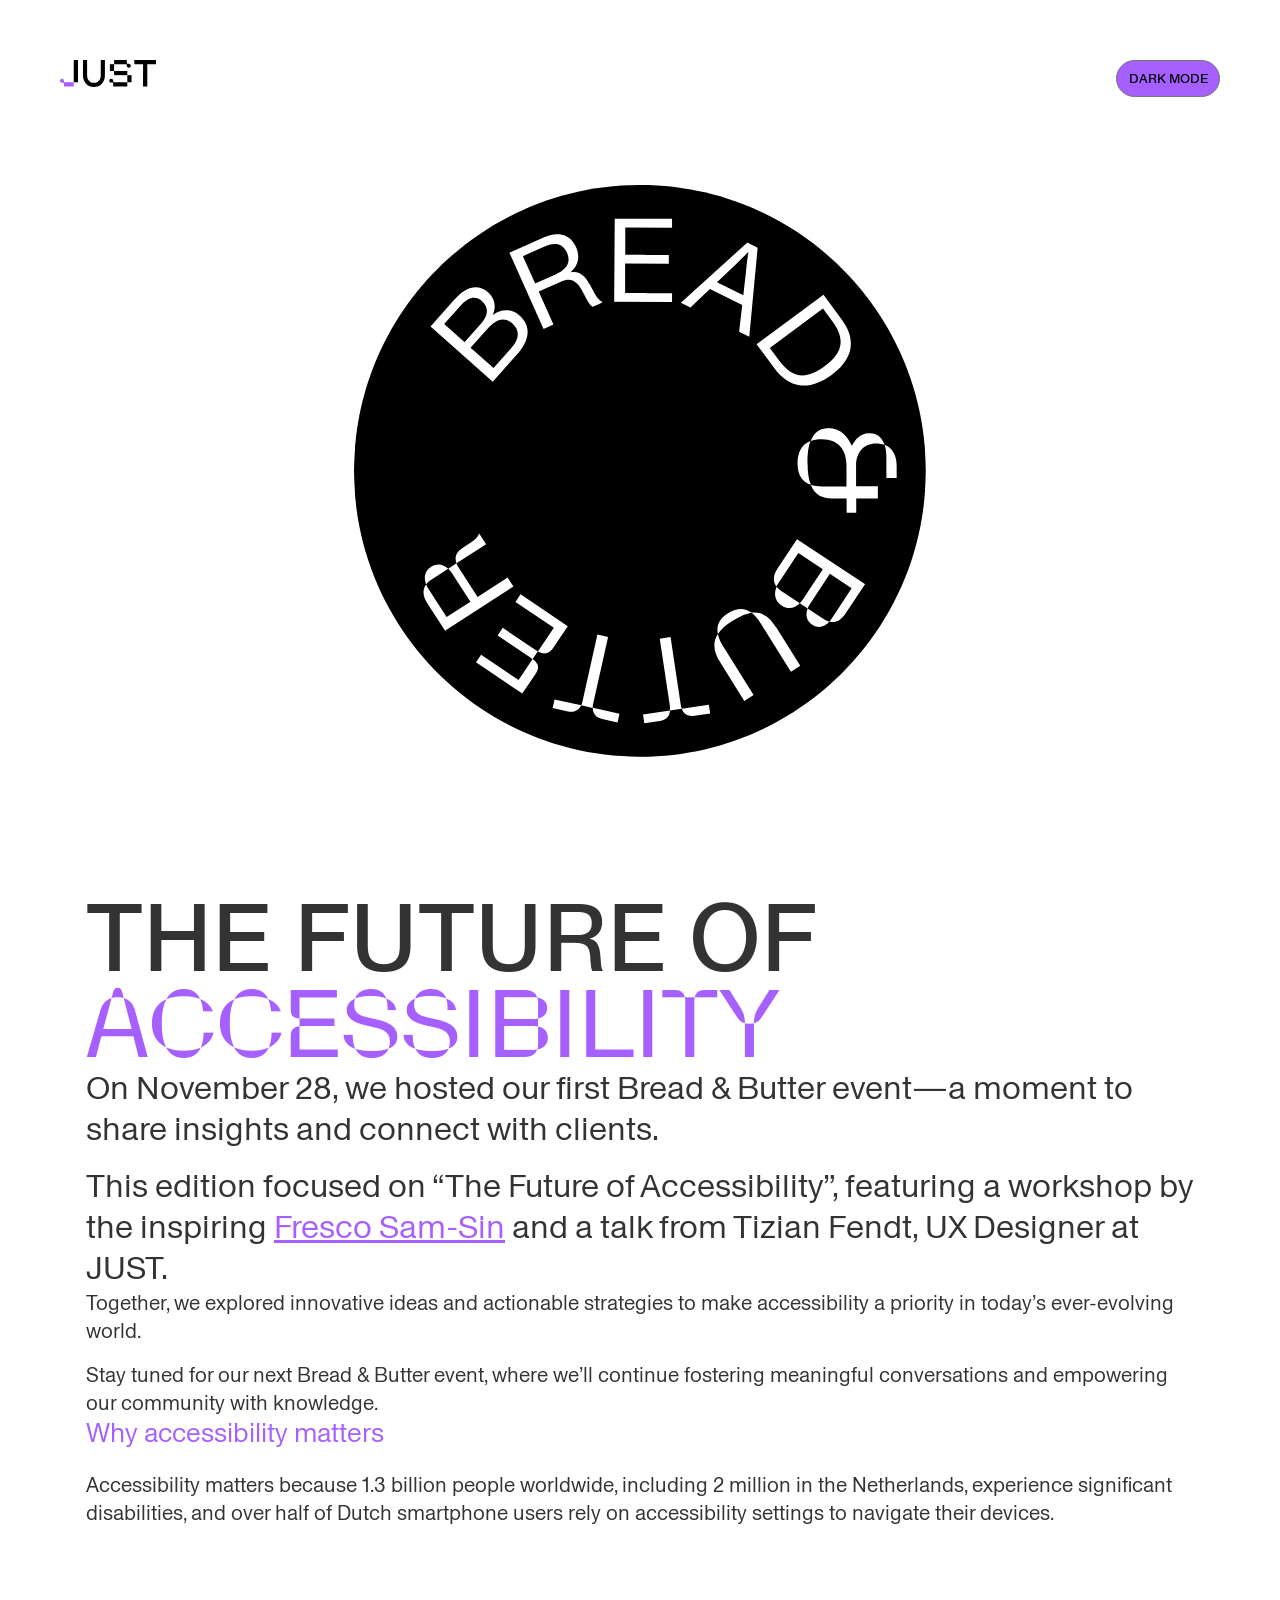
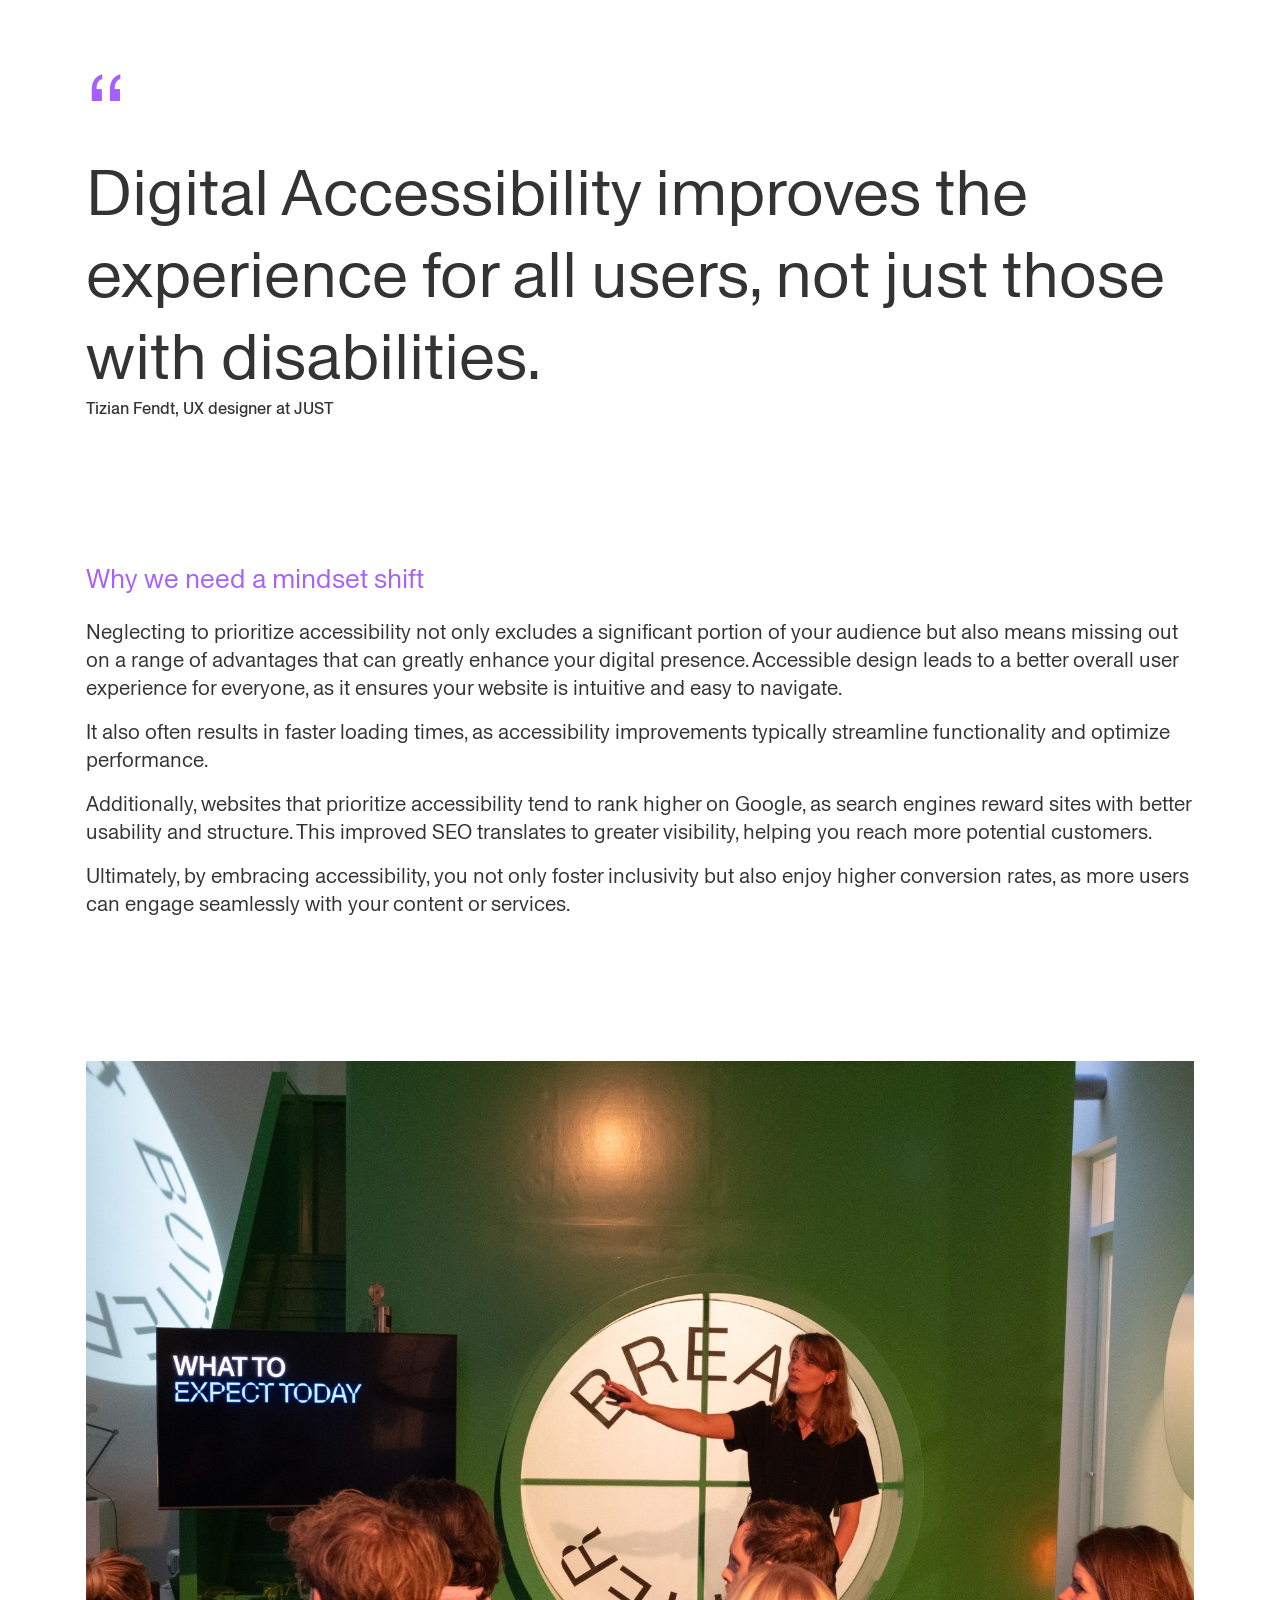
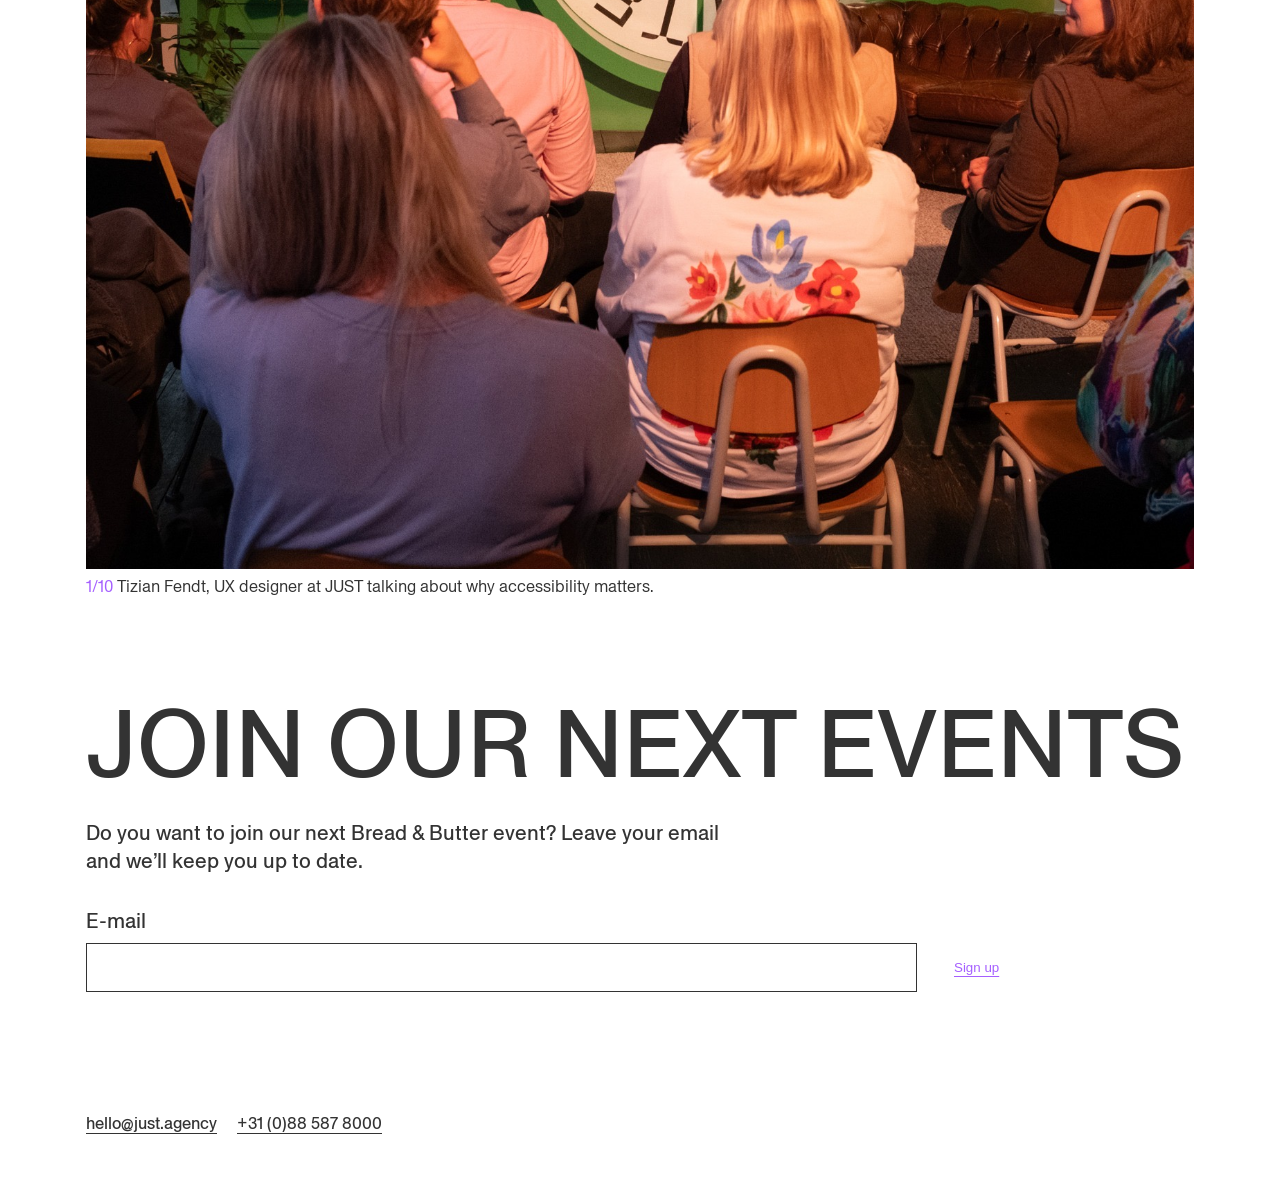
==== index.html @ 9eda9eba "image names & dark mode resolves #10 Extensively worked on dark mode to ensure that it would functio" ====
<!DOCTYPE html>
<html lang="en">
  <head>
    <meta charset="UTF-8" />
    <meta name="viewport" content="width=device-width, initial-scale=1.0" />
    <link rel="stylesheet" href="styling/base.css" />
    <link rel="stylesheet" href="styling/main.css" />
    <link
      rel="shortcut icon"
      href="./assets/Overig/favicon.png"
      type="image/x-icon"
    />
    <script src="script.js" defer></script>
    <title>Bread & Butter | Just</title>
  </head>
  <body>
    <nav>
      <a href="">
        <svg
          viewBox="0 0 192 54"
          fill="none"
          xmlns="http://www.w3.org/2000/svg"
        >
          <path
            d="M148.697 0.0171992V8.35537H166.095V52.8725H174.602V8.35537H192V0.0171992H148.697Z"
            fill="white"
          />
          <path
            d="M35.9492 0.0343984H27.4703V44.5251H35.9492V0.0343984Z"
            fill="white"
          />
          <path
            d="M9.92744 44.533C8.31342 44.533 8.01919 44.0285 8.00787 41.3011C7.99939 39.1284 6.19299 37.3641 3.98627 37.3739C1.78097 37.3822 -0.00845731 39.1605 3.00679e-05 41.3346C0.00993201 43.5073 1.81491 45.2716 4.02163 45.2619C7.534 45.2465 7.9711 45.0932 8.00505 48.0283V52.8907H27.4694V44.5344L9.92744 44.533Z"
            fill="white"
          />
          <path
            d="M81.5353 30.8014C81.5353 39.4253 75.7837 45.6897 67.8678 45.6897C59.9519 45.6897 54.2003 39.4308 54.2003 30.8014V0.0171992H45.9322V30.9631C45.9322 44.3114 55.1565 54 67.8678 54C80.5791 54 89.8034 44.3114 89.8034 30.9631V0.0171992H81.5353V30.8014Z"
            fill="white"
          />
          <path
            d="M143.084 30.3221H134.613V44.4927H143.084V30.3221Z"
            fill="white"
          />
          <path
            d="M108.201 8.3588H99.7304V21.9691H108.201V8.3588Z"
            fill="white"
          />
          <path
            d="M134.611 21.9633H108.198V30.3196H134.611V21.9633Z"
            fill="white"
          />
          <path
            d="M108.385 44.4986C106.771 44.4986 106.476 43.9941 106.465 41.2667C106.457 39.094 104.65 37.3297 102.443 37.3395C100.238 37.3478 98.4473 39.1275 98.4572 41.3002C98.4671 43.4729 100.272 45.2372 102.479 45.2275C105.991 45.2121 106.428 45.0588 106.462 47.9939V52.8563H134.611V44.5L108.385 44.4986Z"
            fill="white"
          />
          <path
            d="M131.734 8.35768C133.348 8.35768 133.642 8.86218 133.653 11.5895C133.662 13.7622 135.468 15.5266 137.675 15.5168C139.88 15.5085 141.671 13.7288 141.661 11.5561C141.651 9.3834 139.846 7.61905 137.64 7.62881C134.127 7.64414 133.69 7.79605 133.656 4.86382V0H108.198V8.35629L131.734 8.35768Z"
            fill="white"
          />
        </svg>
      </a>
      <select name="theme">
        <option value="dark" selected>dark mode</option>
        <option value="light">light mode</option>
        <option value="os">os mode</option>
      </select>
    </nav>
    <!-- b&b -->
    <div class="container">
      <svg
        id="circle"
        viewBox="0 0 423 423"
        fill="none"
        xmlns="http://www.w3.org/2000/svg"
      >
        <path
          d="M211.4 422.8C328.153 422.8 422.8 328.153 422.8 211.4C422.8 94.647 328.153 0 211.4 0C94.647 0 0 94.647 0 211.4C0 328.153 94.647 422.8 211.4 422.8Z"
          fill="black"
        />
        <path
          d="M211.4 422.8C328.153 422.8 422.8 328.153 422.8 211.4C422.8 94.647 328.153 0 211.4 0C94.647 0 0 94.647 0 211.4C0 328.153 94.647 422.8 211.4 422.8Z"
          fill="black"
          fill-opacity="0.2"
        />
        <path
          d="M56.6 104.6L73.6 85.5005C78.2 80.4005 81.9 77.5005 86.1 76.2005C90.4 74.9005 95 75.7005 99.1 79.3005C104.6 84.2005 105.2 90.8005 102.5 96.2005H102.6C108.4 91.6005 116.3 91.1005 122.4 96.5005C126.2 99.9005 129.4 104.8 128.1 111.6C127.3 115.6 125.3 119.9 120.3 125.6L102.6 145.5L56.6 104.6ZM81.7 116.3L93.2 103.4C100 95.7005 99.5 90.3005 94.5 85.8005C90.1 81.9005 84.7 82.6005 78.6 89.5005L66.7 102.8L81.8 116.2H81.7V116.3ZM103.2 135.4L116.2 120.8C122 114.3 123.2 107.9 117 102.3C111.5 97.4005 105.3 98.9005 98.4 106.6L86.2 120.3L103.2 135.4Z"
          fill="white"
        />
        <path
          d="M114.9 50.1004L137.7 39.9004C145 36.6004 149.5 36.0004 153.6 36.7004C158.5 37.6004 161.9 40.8004 164.1 45.7004C167.2 52.5004 166.3 59.3004 160.3 64.3004V64.5004C167.2 63.2004 171.1 67.5004 174.6 74.0004L175.2 75.1004C177.6 79.6004 179.8 84.6004 183.6 86.5004V86.8004C183.7 86.8004 176.4 90.1004 176.4 90.1004C174.4 89.1004 172.4 85.2004 170.3 81.2004L169.6 79.8004C166.4 73.5004 162.1 67.4004 153.4 71.3004L136.6 78.8004L147.5 103.1L140.2 106.4L115 50.2004L114.9 50.1004ZM133.9 72.9004L149.1 66.1004C156 63.0004 161.1 58.2004 157.5 50.1004C153.7 41.6004 147 42.8004 140.1 45.8004L124.9 52.6004L134 72.8004H133.9V72.9004Z"
          fill="white"
        />
        <path
          d="M192.7 24.7002L235.2 25.0002V31.6002L200.6 31.4002V51.5002C200.5 51.5002 232.8 51.7002 232.8 51.7002V58.3002L200.5 58.1002V79.9002C200.4 79.9002 235.2 80.1002 235.2 80.1002V86.6002L192.4 86.3002L192.8 24.7002H192.7Z"
          fill="white"
        />
        <path
          d="M290.8 42.5L298.5 46.4L292.3 112.2L284.8 108.5L287.1 88.8L263.2 76.9L248.8 90.6L241.7 87.1L290.7 42.7V42.5H290.8ZM291.5 49.8C288.3 52.9 285.6 55.5 281.5 59.5L268.4 71.9L287.9 81.6L289.9 63.9C290.6 57.1 291 54.1 291.7 49.8H291.5Z"
          fill="white"
        />
        <path
          d="M347.2 81.2006L360 98.5006C365.2 105.501 367.2 110.801 367.4 116.401C367.8 124.901 363.3 133.001 353.4 140.301C345 146.501 336.9 149.201 329.4 148.101C322.7 147.201 316.5 143.201 310.9 135.601L297.7 117.701L347.2 81.1006V81.2006ZM307.5 120.501L314.5 130.001C323.7 142.401 333.8 144.701 348 134.101C355.4 128.601 359.4 123.301 359.8 117.301C360.2 112.201 358.5 107.201 353.3 100.201L346.8 91.4006L307.5 120.501Z"
          fill="white"
        />
        <path
          d="M335.4 205.5C335.4 212.4 336.3 217.7 337.8 221.7C331.3 219.5 328.1 214.2 328 205.9C328 197.5 331.2 191.8 337.5 189.3C336 193.4 335.3 198.8 335.3 205.4H335.4V205.5ZM350.6 179.7C360.4 179.7 365.8 187.1 368 192.7H368.3C370.5 188.6 373.9 183.5 381.1 183.5C388.3 183.5 390.9 187.8 392.4 192.2C390.5 191.5 388.3 191.1 386.1 191.1C376.7 191.1 371.2 197.9 371.3 207.9V222.8H387.4V231.8H371.4V242.3H364.3V231.8H353.5C346.3 231.8 340.7 229.2 337.8 221.7C340.1 222.5 343 222.9 346.3 222.9H364.2V207.3C364.2 196.8 359 187.9 345.7 188C342.6 188 340 188.4 337.7 189.4C340.1 183 344.4 179.8 350.7 179.8L350.6 179.7ZM401.3 207.6V216.6H393.7V201.2C393.7 199.9 393.7 196 392.4 192.1C397.5 194.2 401.3 199.1 401.3 207.6Z"
          fill="white"
        />
        <path
          d="M377.9 295.2L363.5 316.9C359.9 322.3 356 324.1 351.5 322.9C352.2 322.2 352.8 321.5 353.2 320.7L368 298.2L351.9 287.5L337.1 310C336.4 311 335.9 312 335.5 313.1L329.7 309.3C330.5 308.5 331.2 307.6 331.9 306.6L346.7 284.1L328.6 272.1L313.9 294.3C313.3 295.2 312.8 296.1 312.4 297C309.9 293.6 309.6 289 313.2 283.6L327.6 261.9L377.8 295.1H377.9V295.2ZM315.7 300.1L329.7 309.3C326 313 321.2 314.2 316.2 310.9C311.3 307.7 310.3 302.4 312.5 297.1C313.3 298.2 314.4 299.2 315.7 300V300.1ZM339 325.2C334.6 322.3 333.7 317.8 335.5 313.1L347 320.7C348.6 321.7 350.2 322.5 351.5 322.9C348.5 326.3 343.7 328.4 338.9 325.2H339Z"
          fill="white"
        />
        <path
          d="M273.2 341.5L295.5 377.2L288.6 381.5L270.8 353C265.6 344.7 265.2 338 269.1 332.1C269.7 335 271.1 338.2 273.2 341.6V341.5ZM280.3 322.1C275.1 325.3 271.4 328.6 269.1 332C267.8 325.7 270.3 320.7 276.9 316.6C283.4 312.5 289 312.5 294.1 316.3C290 316.8 285.5 318.9 280.3 322.1ZM312.2 327.1L330 355.6L323.1 359.9L300.8 324.2C298.6 320.7 296.4 318.1 294 316.3C301 315.4 306.8 318.6 312.1 327.1H312.2Z"
          fill="white"
        />
        <path
          d="M226.2 396.4L214.7 398.1L213.7 391.6L233.7 388.6C233.5 393 230.8 395.6 226.2 396.3V396.4ZM242.4 387.3L233.7 388.6C233.8 387.6 233.7 386.5 233.6 385.3L226.1 335.5L234.1 334.3L241.6 384.1C241.8 385.3 242 386.4 242.4 387.3ZM263.4 390.8L251.9 392.5C247.2 393.2 243.9 391.4 242.4 387.3L262.4 384.3L263.4 390.8Z"
          fill="white"
        />
        <path
          d="M158.2 389.3L146.9 386.8L148.3 380.4L168 384.8C166.2 388.8 162.8 390.3 158.2 389.3ZM176.6 386.7L168 384.8C168.5 383.9 168.8 382.9 169 381.7L180 332.5L187.9 334.3L176.9 383.5C176.6 384.7 176.5 385.8 176.5 386.8H176.6V386.7ZM194.9 397.4L183.6 394.9C179 393.9 176.5 391 176.6 386.6L196.3 391L194.9 397.4Z"
          fill="white"
        />
        <path
          d="M124.5 376.1L90.2 353L94 347.4L121.7 366.1L132.1 350.6C137 354.4 137.2 357.2 134 361.9L124.4 376.1H124.5ZM132.1 350.7C131.5 350.2 130.7 349.7 129.9 349.1L106.2 333.1L110 327.5L133.7 343.5C134.5 344 135.3 344.5 136 344.8L132.1 350.6V350.7ZM136 344.9L147.8 327.4L119.4 308.3L123.2 302.7L158.1 326.3L147.5 342.1C144.9 346 141.5 347.9 136 345V344.9Z"
          fill="white"
        />
        <path
          d="M67.4 329.7L54.3 309.5C50.8 304.1 50.5 299.2 53.3 295.4C53.7 296.6 54.4 297.7 55.1 298.8L68.5 319.5L86.1 308.1L72.7 287.4C71.8 286 70.8 284.7 69.7 283.7L75.8 279.8C76.2 281 76.8 282.2 77.7 283.5L91.4 304.7L113.6 290.3L117.9 296.9L67.3 329.6L67.4 329.7ZM57.1 282.3C61.7 279.4 66.1 280.5 69.7 283.8L57.1 292C55.5 293 54.2 294.2 53.3 295.5C51.5 290.6 52.1 285.6 57.1 282.4V282.3ZM75.8 279.8C74.2 275.4 75.4 271.4 80.5 268.2L86.7 264.2C89.8 262.2 91.4 260.5 92.4 258.1L92.7 257.9L97.7 265.7L75.8 279.8Z"
          fill="white"
        />
      </svg>
    </div>
    <main>
      <section>
        <h1 class="xxl">The future of <span>accessibility</span></h1>
        <div class="lg">
          <p>
            On November 28, we hosted our first Bread & Butter event—a moment to
            share insights and connect with clients.
          </p>
          <p>
            This edition focused on “The Future of Accessibility”, featuring a
            workshop by the inspiring
            <a href="https://leidenuni.academia.edu/FSamSin/CurriculumVitae"
              >Fresco Sam-Sin</a
            >
            and a talk from Tizian Fendt, UX Designer at JUST.
          </p>
        </div>
        <div class="sm">
          <p>
            Together, we explored innovative ideas and actionable strategies to
            make accessibility a priority in today’s ever-evolving world.
          </p>
          <p>
            Stay tuned for our next Bread & Butter event, where we’ll continue
            fostering meaningful conversations and empowering our community with
            knowledge.
          </p>
        </div>
        <article>
          <h2 class="md secondary-color">Why accessibility matters</h2>
          <p class="sm">
            Accessibility matters because 1.3 billion people worldwide,
            including 2 million in the Netherlands, experience significant
            disabilities, and over half of Dutch smartphone users rely on
            accessibility settings to navigate their devices.
          </p>
        </article>
      </section>
      <figure class="quote-container">
        <blockquote class="xl">
          <span>“</span>
          <p>
            Digital Accessibility improves the experience for all users, not
            just those with disabilities.
          </p>
        </blockquote>
        <figcaption>Tizian Fendt, UX designer at JUST</figcaption>
      </figure>
      <article class="sm">
        <h2 class="md secondary-color">Why we need a mindset shift</h2>
        <p>
          Neglecting to prioritize accessibility not only excludes a significant
          portion of your audience but also means missing out on a range of
          advantages that can greatly enhance your digital presence. Accessible
          design leads to a better overall user experience for everyone, as it
          ensures your website is intuitive and easy to navigate.
        </p>
        <p>
          It also often results in faster loading times, as accessibility
          improvements typically streamline functionality and optimize
          performance.
        </p>
        <p>
          Additionally, websites that prioritize accessibility tend to rank
          higher on Google, as search engines reward sites with better usability
          and structure. This improved SEO translates to greater visibility,
          helping you reach more potential customers.
        </p>
        <p>
          Ultimately, by embracing accessibility, you not only foster
          inclusivity but also enjoy higher conversion rates, as more users can
          engage seamlessly with your content or services.
        </p>
      </article>
      <figure class="slider">
        <img src="./assets/Images/slide0.JPG" alt="" />
        <figcaption>
          <span class="slide">1/10</span> Tizian Fendt, UX designer at JUST
          talking about why accessibility matters.
        </figcaption>
      </figure>
      <form>
        <h2 class="xxl">Join our next events</h2>
        <p>
          Do you want to join our next Bread & Butter event? Leave your email
          and we’ll keep you up to date.
        </p>
        <div>
          <label for="email">E-mail</label>
          <div>
            <input type="email" name="email" id="email" required />
            <button type="submit" class="secondary-color">Sign up</button>
          </div>
        </div>
      </form>
    </main>
    <footer>
      <a href="mailto:hello@just.agency">hello@just.agency</a>
      <a href="tel:+31885878000">+31 (0)88 587 8000</a>
    </footer>
  </body>
</html>
---- styling/base.css ----
/* fonts */
@font-face {
  font-family: Antique;
  src: url("../assets/Fonts/Antique-Legacy/Antique-Legacy-Regular.woff2");
}
@font-face {
  font-family: Antique-light;
  src: url("../assets/Fonts/Antique-Legacy/Antique-Legacy-Light.woff2");
}
@font-face {
  font-family: Parabole;
  src: url("../assets/Fonts/Parabole-Display/parabole-displayregular.otf");
}
* {
  margin: 0;
  padding: 0;
  box-sizing: border-box;
}
/* default theme */
body {
  /* color theme */
  --orange: #ff7a41;
  --green: #00c46d;
  --purple: #a560ff;
  --pink: #f3a0d6;
  --blue: #0064ff;
  --yellow: #ffc852;
  --dark-gray: #333;
  --white: #fff;
  --black: #000;
  /* colors */
  --background: var(--dark-gray);
  --primary: var(--white);
  --secondary: var(--yellow);
  --selection: var(--orange);
  --selection-color: var(--dark-gray);

  /* fonts */
  --anti-font: Antique;
  --anti-light-font: Antique-light;
  --para-font: Parabole;

  /* theme for b&b + JUST logos */
  --theme-bg: var(--primary);
  --theme-text: var(--black);

  /* size values */
  --text-xxl: 7.5rem;
  --text-xl: 4rem;
  --text-lg: 2rem;
  --text-md: 1.625rem;
  --text-sm: 1.5rem;
  --text-xs: 1.25rem;
  --text-xxs: 1.125rem;
  --text-minimal: 1rem;

  --line-xxl: 90%;
  --line-xl: 112%;
  --line-lg: 128%;
  --line-md: 140%;
  --line-sm: 156%;

  /* transition */
  --global-transition: .3s linear;
  /* styling */
  background: var(--background);
  color: var(--primary);
  max-width: 1440px;
  margin: 2.5rem auto;
  @media (max-width: 768px) {
    margin-bottom: 0;
  }
  @media (min-width: 1024px) {
    margin: 3.75rem auto;
  }
  font-family: var(--anti-font);
  transition: background var(--global-transition);
}

/* dark theme */
body[data-theme="light"] {
  --background: var(--white);
  --primary: var(--dark-gray);
  --secondary: var(--orange);
  --selection: var(--yellow);
  --selection-color: var(--white);

  --theme-bg: var(--black);
  --theme-text: var(--white);
}

/* typography */
/* h1 */
.xxl {
  font-weight: 400;
  text-transform: uppercase;
  font-size: clamp(var(--text-xl), 5vw + 2rem, var(--text-xxl));
  line-height: var(--line-xxl);
}
/* quote */
.xl {
  font-family: var(--anti-light-font);
  font-size: clamp(var(--text-lg), 8vw, var(--text-xl));
  line-height: clamp(var(--line-lg), 4vw, var(--line-xl));
}
/* h1 subtext */
.lg {
  font-family: var(--anti-light-font);
  font-size: clamp(var(--text-md), 3vw, var(--text-lg));
  line-height: var(--line-lg);
}

/* h2, sm text heading */
.md {
  font-size: clamp(var(--text-sm), 2vw + 1rem, var(--text-md));
  line-height: var(--line-lg);
  font-weight: 400;
  @media (min-width: 1024px) {
    font-family: var(--anti-light-font);
  }
}
/* sm text */
.sm {
  font-family: var(--anti-light-font);
  font-size: clamp(var(--text-xxs), 2vw, var(--text-xs));
}

/* theme text sizes */
.minimal {
  font-size: var(--text-minimal);
}

a {
  color: var(--secondary);
  transition: color var(--global-transition);
  text-decoration: underline;
}

span,
.secondary-color {
  color: var(--secondary);
  transition: color var(--global-transition);
}

.primary-color {
  color: var(--primary)
}

::selection{
  background-color: var(--selection);
  color: var(--selection-color);
}
---- styling/main.css ----
body {
  /* max rotation for the b&b logo */
  --rotation: 360deg;
}

body > .container {
  width: 100%;
  overflow: hidden;
  margin-top: 3.5rem;
  padding: 0;
  display: flex;
  place-items: center;
  > svg {
    /* lessens the grabbable invisible space ever so slightly */
    border-radius: 50%;
    overflow: hidden;
    cursor: grab;
    margin: 0 auto;
    max-width: 39.75rem;
    aspect-ratio: 1;
    padding: 0 32px;
    width: 100%;
    transform-origin: center;
    path {
      /* target the circle and the weird overlay circle */
      &:nth-child(-n + 2) {
        fill: var(--theme-bg);
      }
      /* target all the letters */
      &:nth-child(n + 3) {
        fill: var(--theme-text);
      }
    }
    transform: rotate(0deg);
    animation: spin-it 20s linear infinite;
    @media (prefers-reduced-motion) {
      animation: none;
    }
    &:active {
      cursor: grabbing;
    }
  }
}
@keyframes spin-it {
  to {
    transform: rotate(var(--rotation));
  }
}

main {
  display: grid;
  grid-template-columns: repeat(4, 1fr);
  padding: 0 1.25rem;
  @media screen and (min-width: 768px) {
    padding: 0 3.75rem;
  }
  @media screen and (min-width: 1024px) {
    padding: 0 5.375rem;
  }
  gap: 1.4375rem;
  @media screen and (min-width: 768) {
    gap: 1.75rem;
  }
  > * {
    grid-column: 1 / -1;
  }
}

h1 {
  span {
    font-weight: 400;
    font-family: var(--para-font);
    color: var(--secondary);
    word-wrap: break-word;
    hyphens: auto;
  }
}
nav {
  padding: 1.25rem;
  @media (min-width: 1024px) {
    padding: 0 3.75rem;
  }
  display: flex;
  justify-content: space-between;
  svg {
    height: 100%;
    max-height: 27px;
    path {
      fill: var(--theme-bg);
      &:nth-child(3) {
        /* random color here */
        fill: var(--secondary);
        transition: fill var(--global-transition);
      }
    }
  }
}

main {
  margin-top: 6.625rem;
  > * + * {
    margin-top: 3.75rem;
    @media (min-width: 768px) {
      margin-top: 5rem;
    }
    @media (min-width: 1024px) {
      margin-top: 7.5rem;
    }
  }
}

/* simulating a <br/> tag */
p + p {
  margin-top: 1rem;
}

select {
  border-radius: 30px;
  background: var(--secondary);
  color: var(--black);
  padding: 0.5rem 0.625rem;
  text-transform: uppercase;
  font-family: var(--anti-font);
  appearance: none;
  text-align: center;
}

article h2 + p {
  margin-top: 21px;
}

.quote-container {
  display: flex;
  flex-direction: column;
  blockquote {
    display: flex;
    flex-direction: column;
    span {
      font-size: clamp(94px, 8vw, 7.5rem);
      width: fit-content;
    }
  }
  > p {
    line-height: var(--line-sm);
    font-size: var(--text-xs);
    font-family: var(--anti-light-font);
  }
}

.slider {
  img {
    width: 100%;
    aspect-ratio: 1;
  }
  figcaption {
    font-size: 1rem;
    font-family: var(--anti-light-font);
  }
}
form {
  font-size: var(--text-xs);
  margin-top: 5rem;
  > * + * {
    margin-top: 32px;
  }
  @media (min-width: 768px) {
    p {
      width: 60%;
    }
  }
  div {
    input {
      margin-top: 0.5rem;
      background: transparent;
      color: var(--primary);
      border: 1px solid var(--primary);
      padding: 1rem 1.5rem;
      width: 75%;
      margin-right: 2rem;
    }
    button {
      text-decoration: underline;
      text-underline-offset: 0.25rem;
      border: none;
      background: transparent;
    }
  }
}

footer {
  display: flex;
  width: fit-content;
  gap: 1.25rem;
  margin: 5rem auto;
  margin-bottom: 0;
  @media (min-width: 768px) {
    padding: 0 2.5rem;
    margin: unset;
    margin-top: 6.25rem;
  }
  @media (min-width: 1024px) {
    margin-top: 7.5rem;
    padding: 0 5.375rem;
  }
  a {
    color: var(--primary);
    text-underline-offset: 0.25rem;
  }
}
@media screen and (min-width: 768px) {
}
@media screen and (min-width: 1024px) {
}
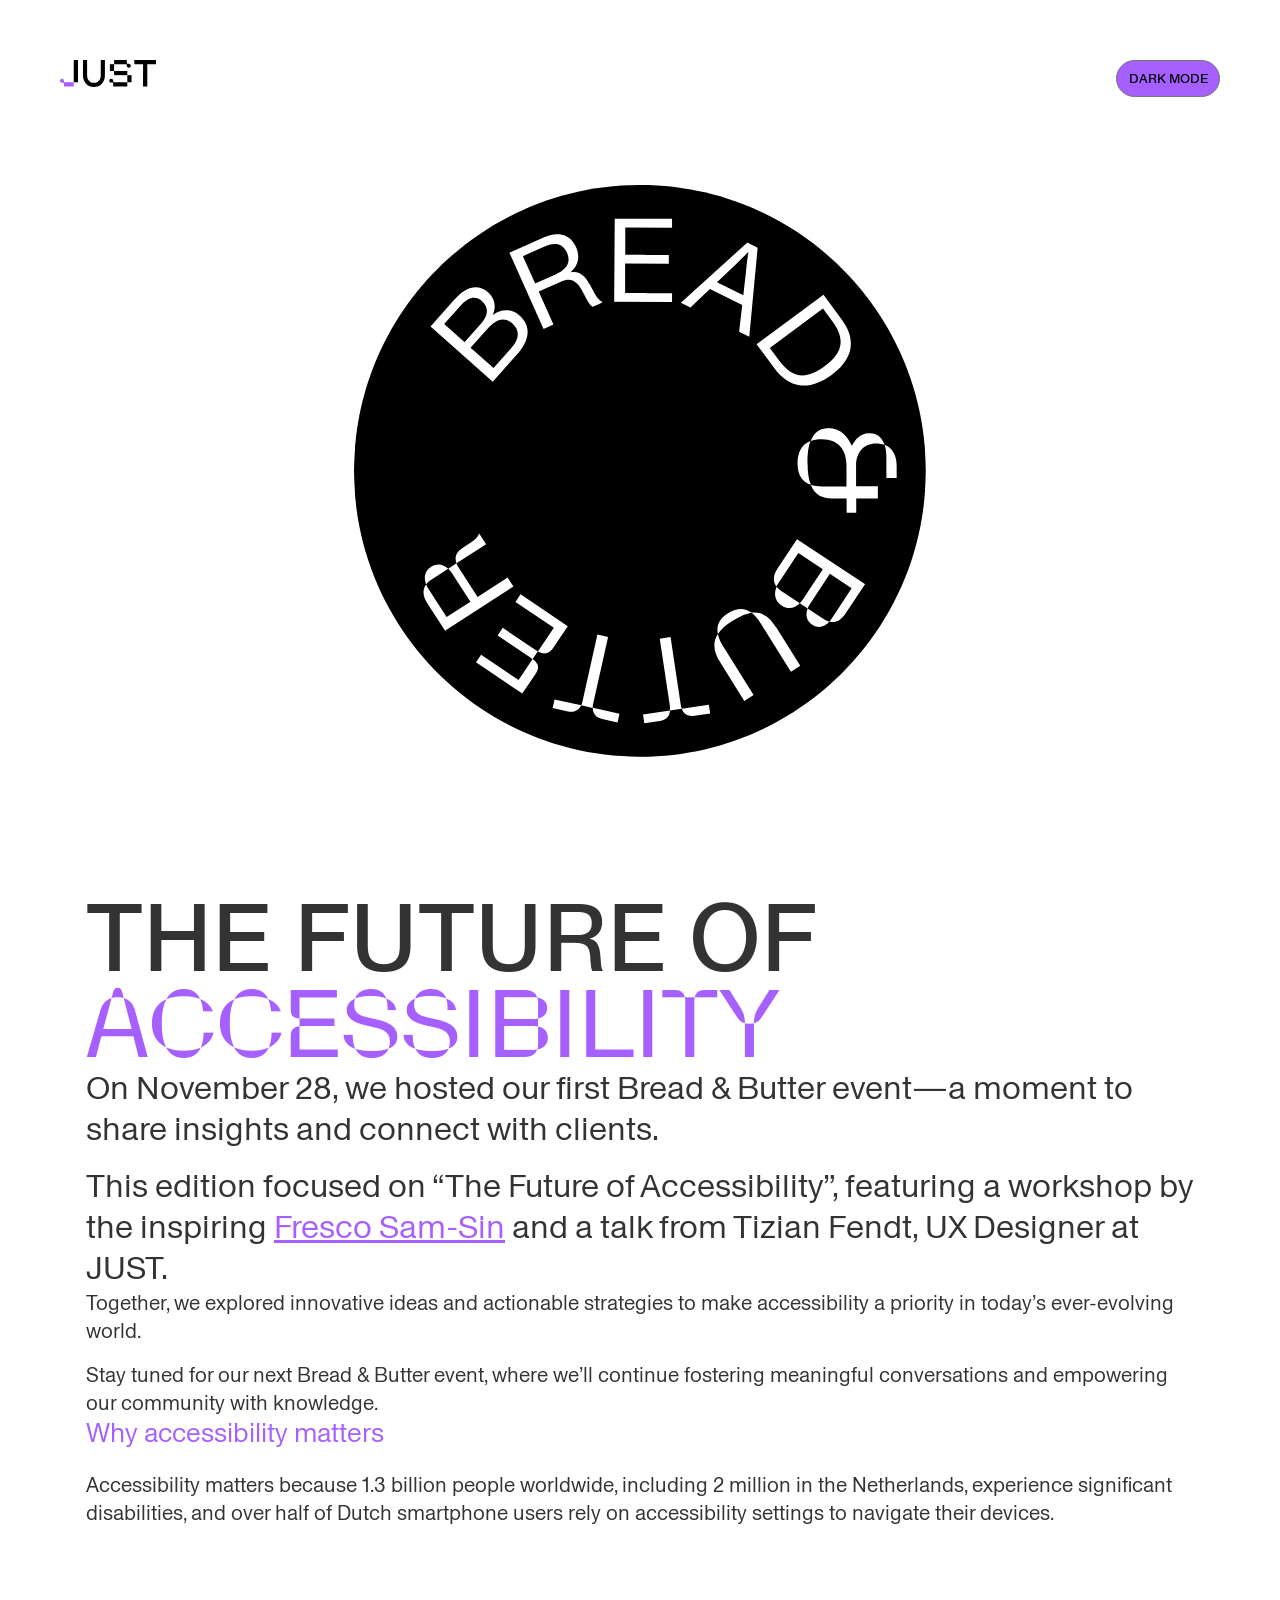
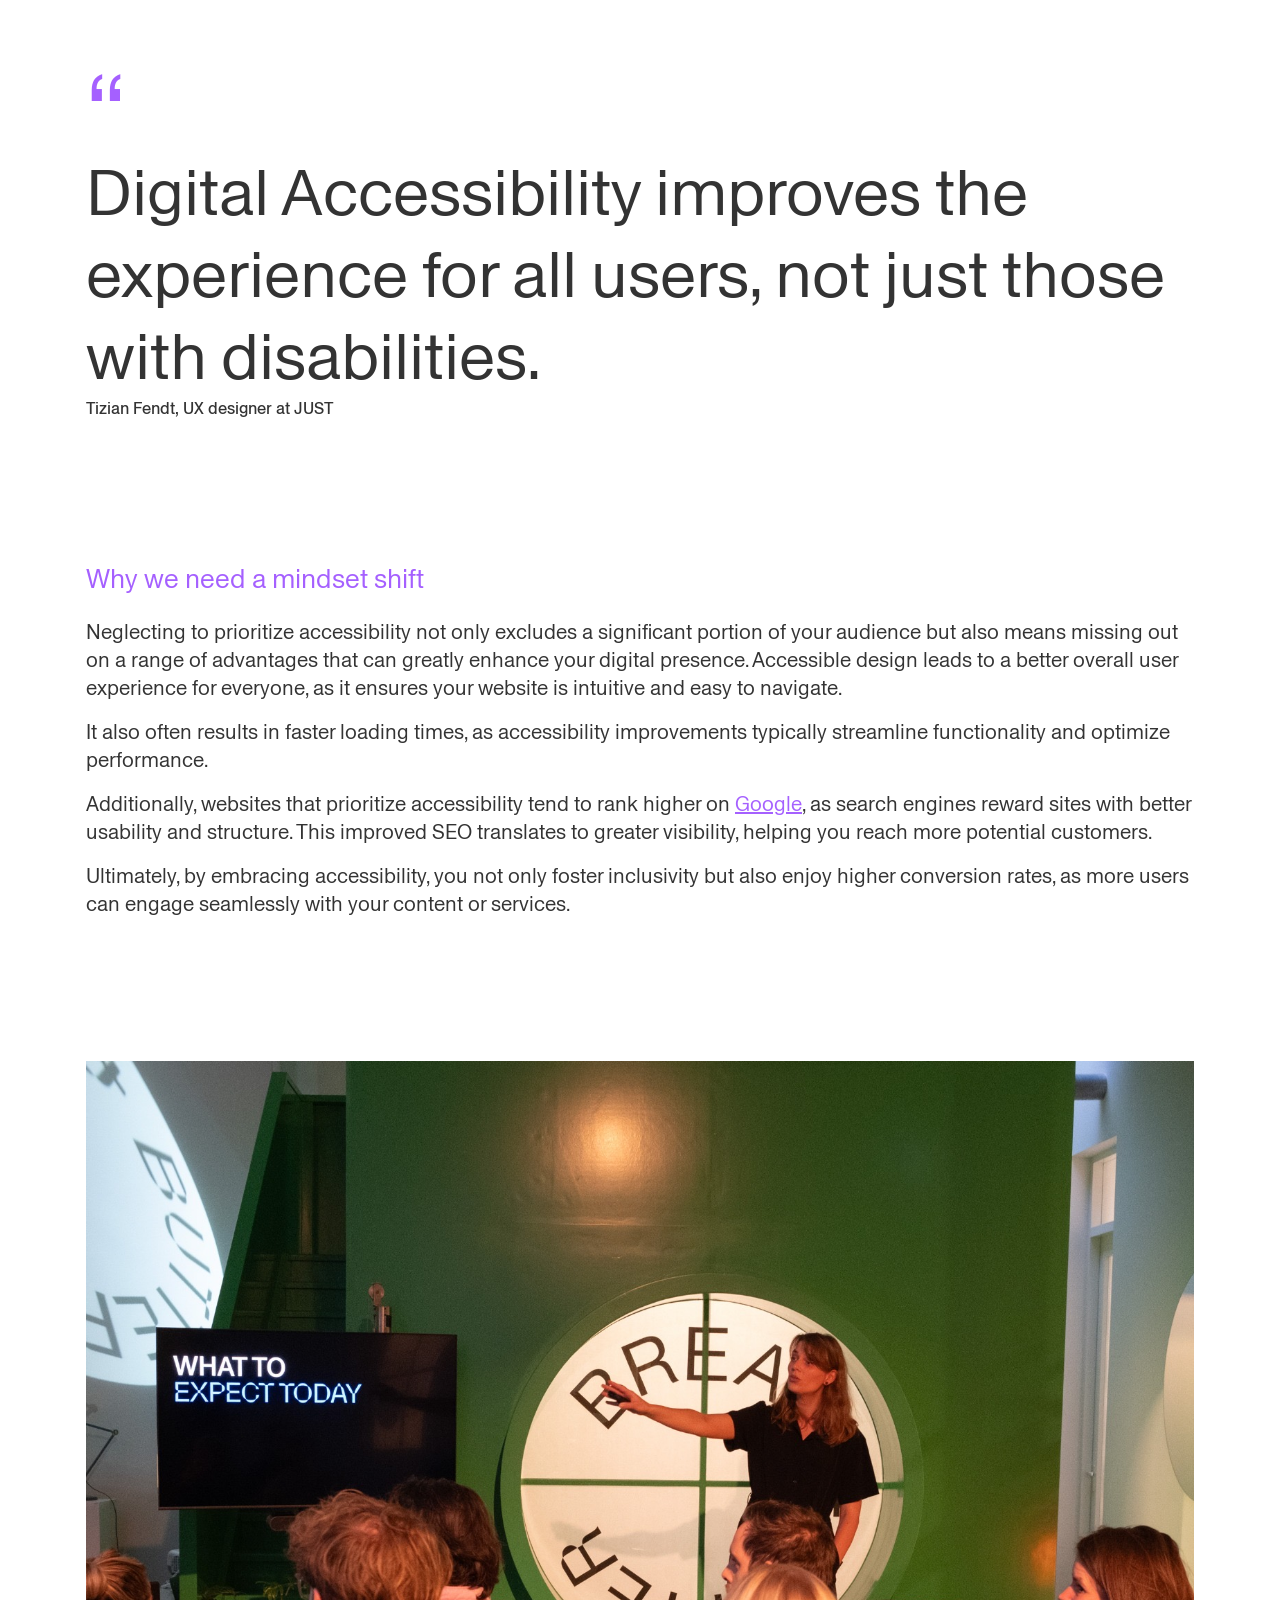
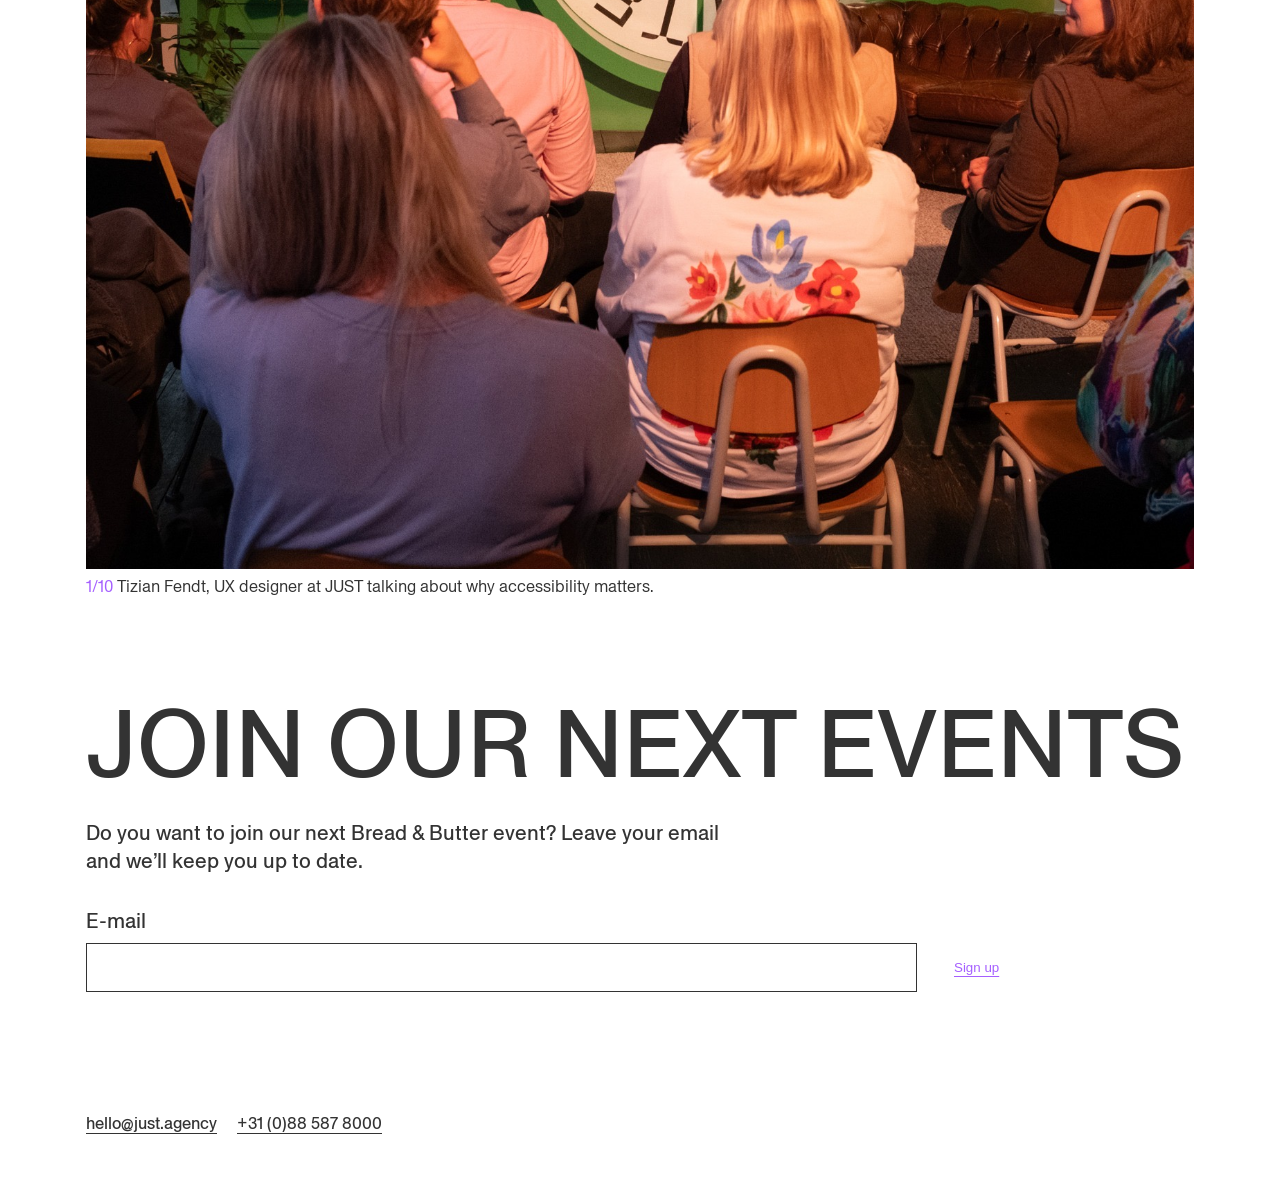
==== commit e7e9a8ad: "scroll smoothing and link per request of the designer" ====
--- a/index.html
+++ b/index.html
@@ -196,7 +196,7 @@
         </p>
         <p>
           Additionally, websites that prioritize accessibility tend to rank
-          higher on Google, as search engines reward sites with better usability
+          higher on <a href="https://google.com">Google</a>, as search engines reward sites with better usability
           and structure. This improved SEO translates to greater visibility,
           helping you reach more potential customers.
         </p>
--- a/styling/base.css
+++ b/styling/base.css
@@ -15,6 +15,10 @@
   margin: 0;
   padding: 0;
   box-sizing: border-box;
+}
+
+html{
+  scroll-behavior: smooth;
 }
 /* default theme */
 body {
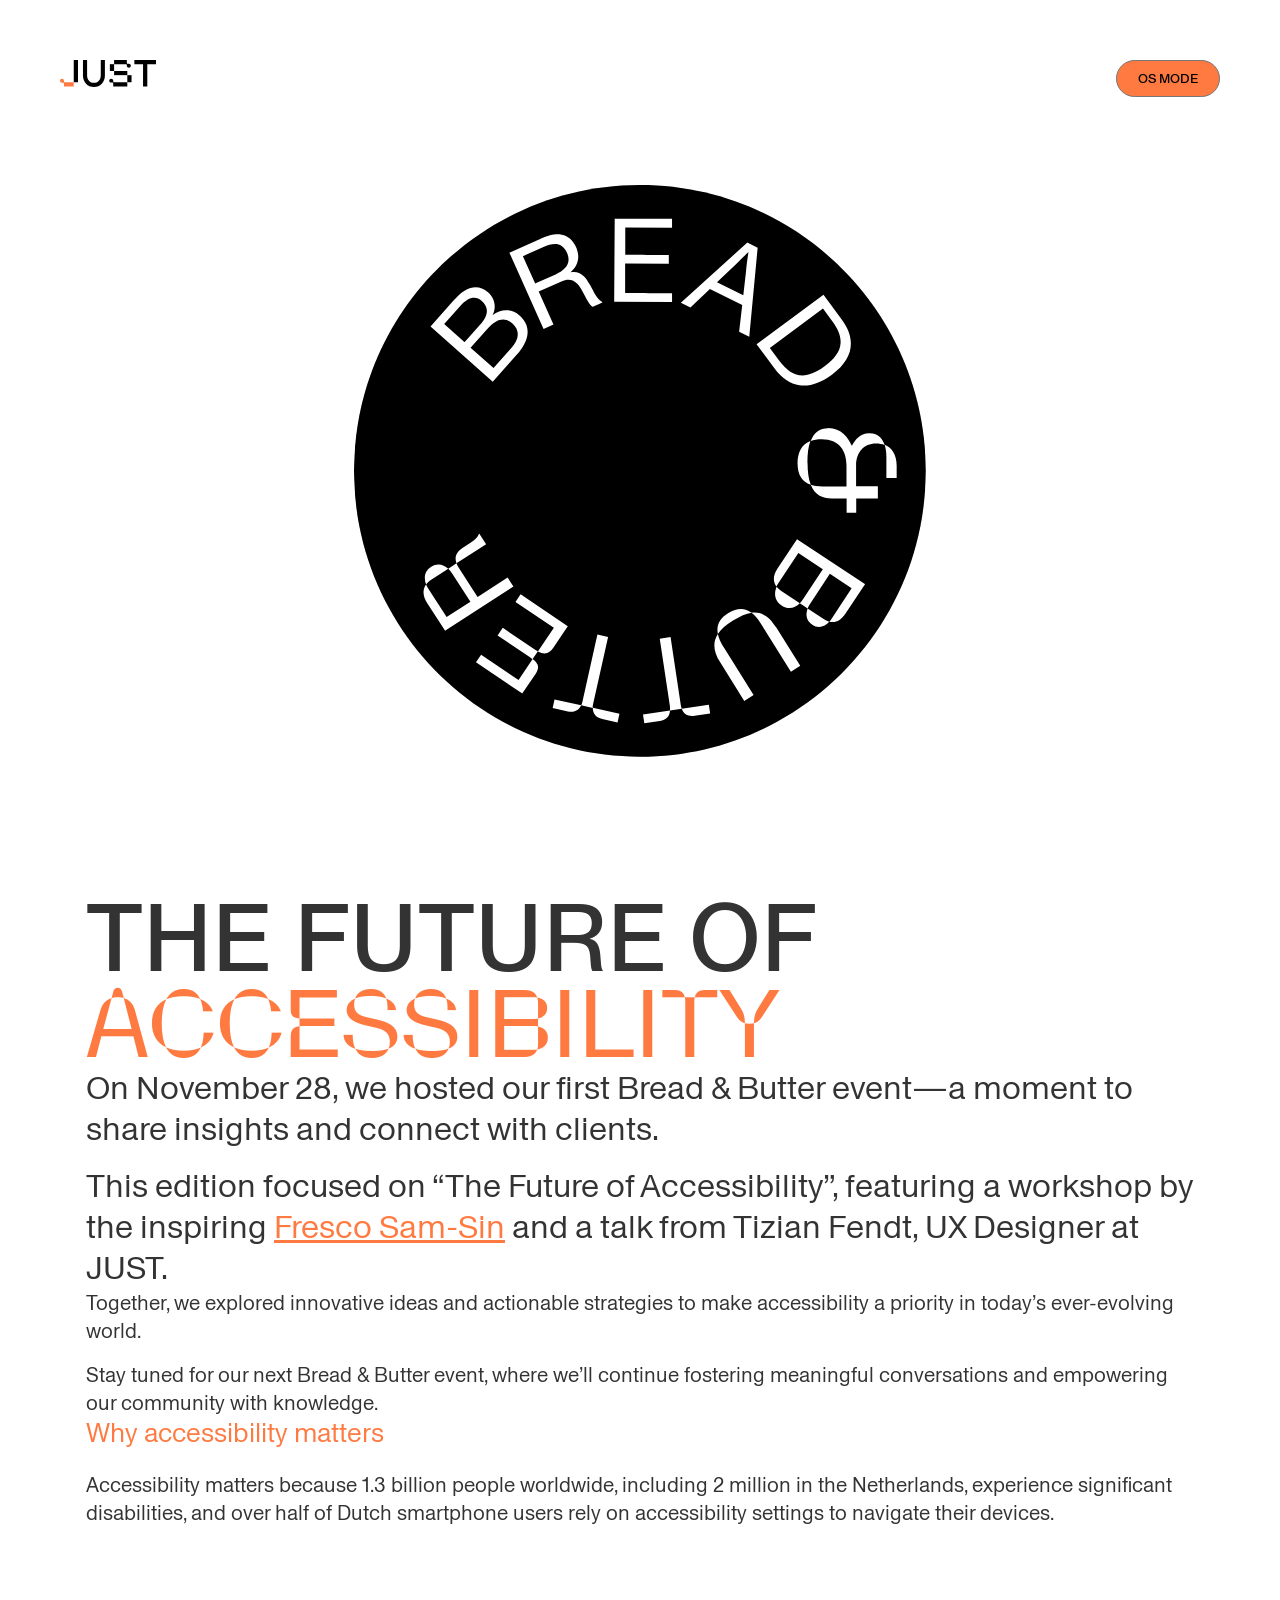
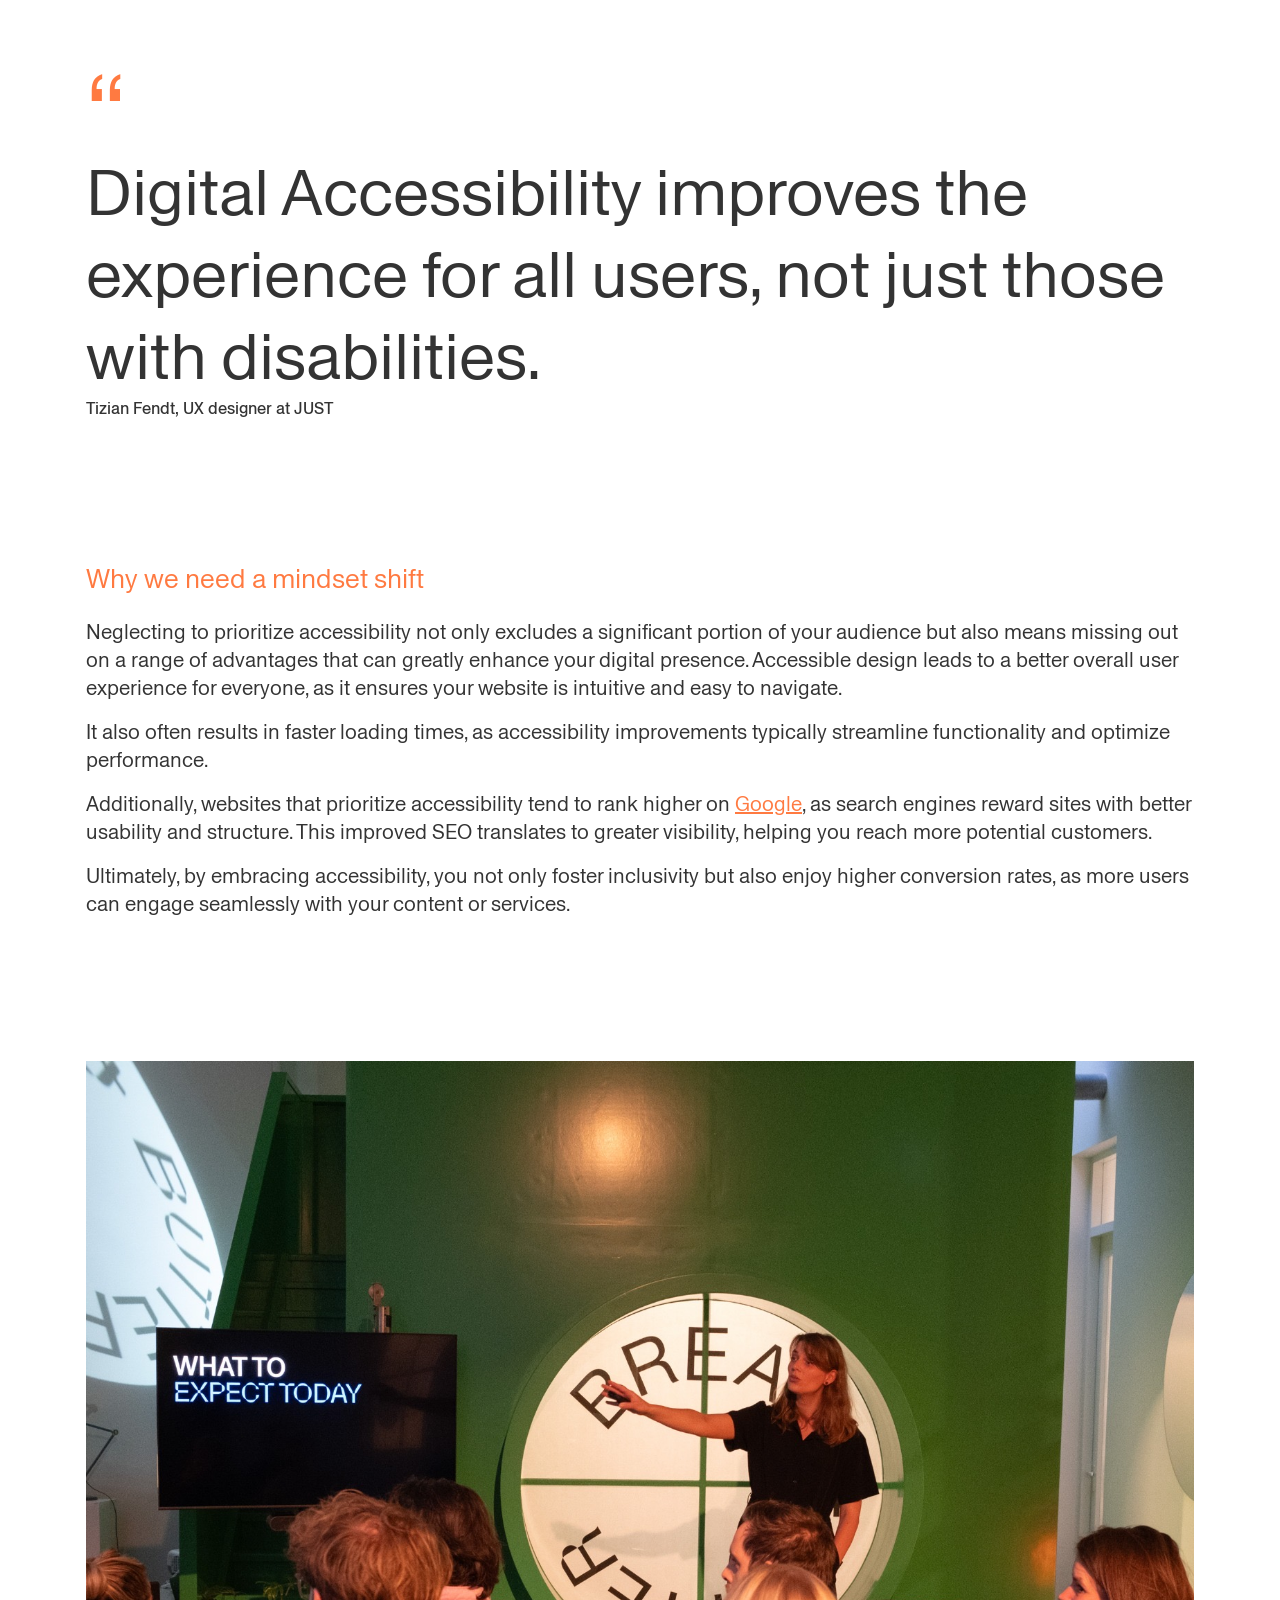
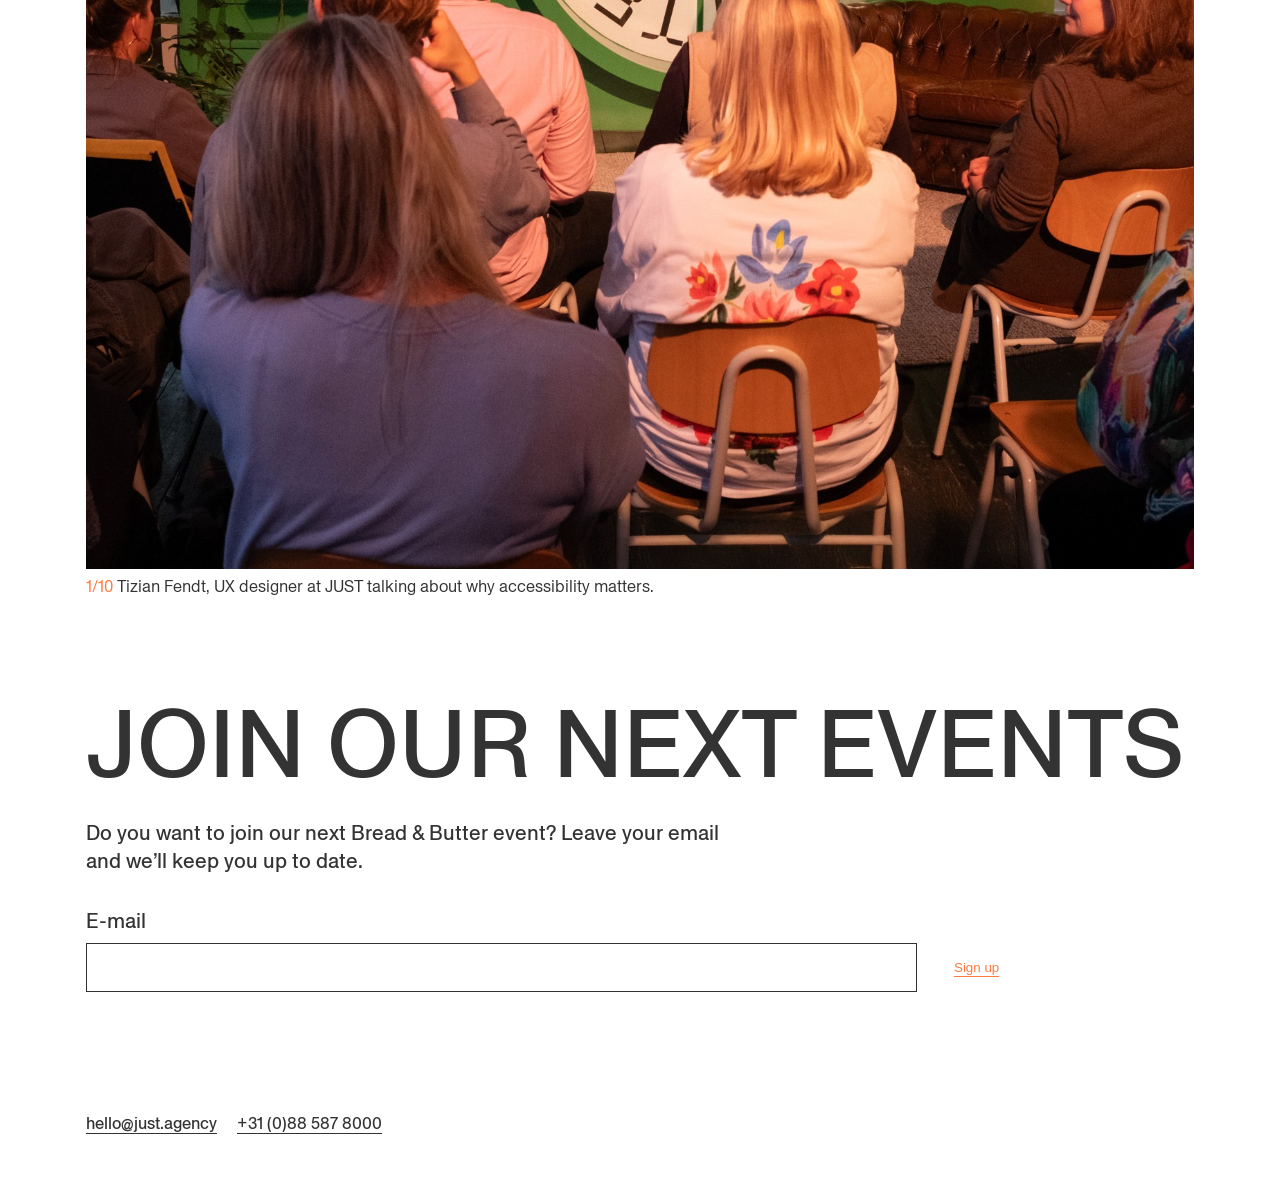
==== commit c1501b54: "changed default os mode" ====
--- a/index.html
+++ b/index.html
@@ -60,9 +60,9 @@
         </svg>
       </a>
       <select name="theme">
-        <option value="dark" selected>dark mode</option>
+        <option value="dark">dark mode</option>
         <option value="light">light mode</option>
-        <option value="os">os mode</option>
+        <option value="os" selected>os mode</option>
       </select>
     </nav>
     <!-- b&b -->
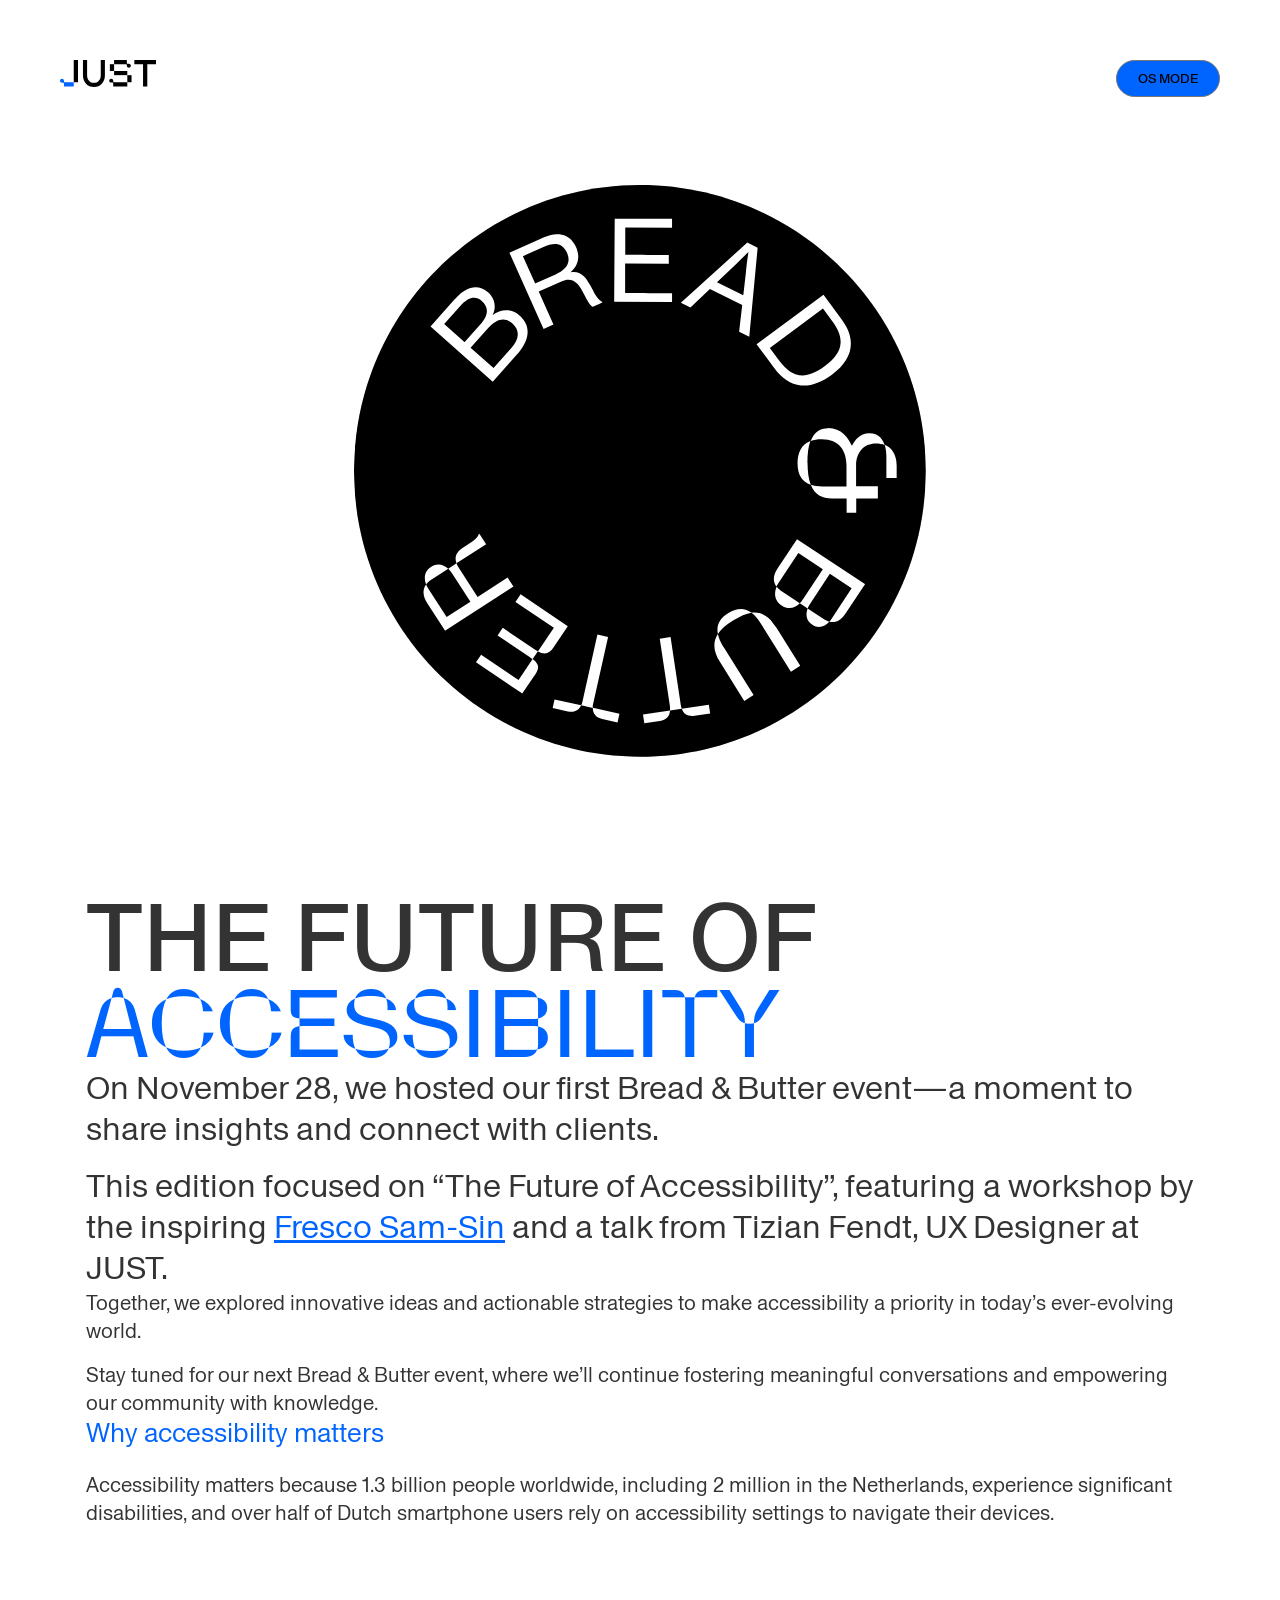
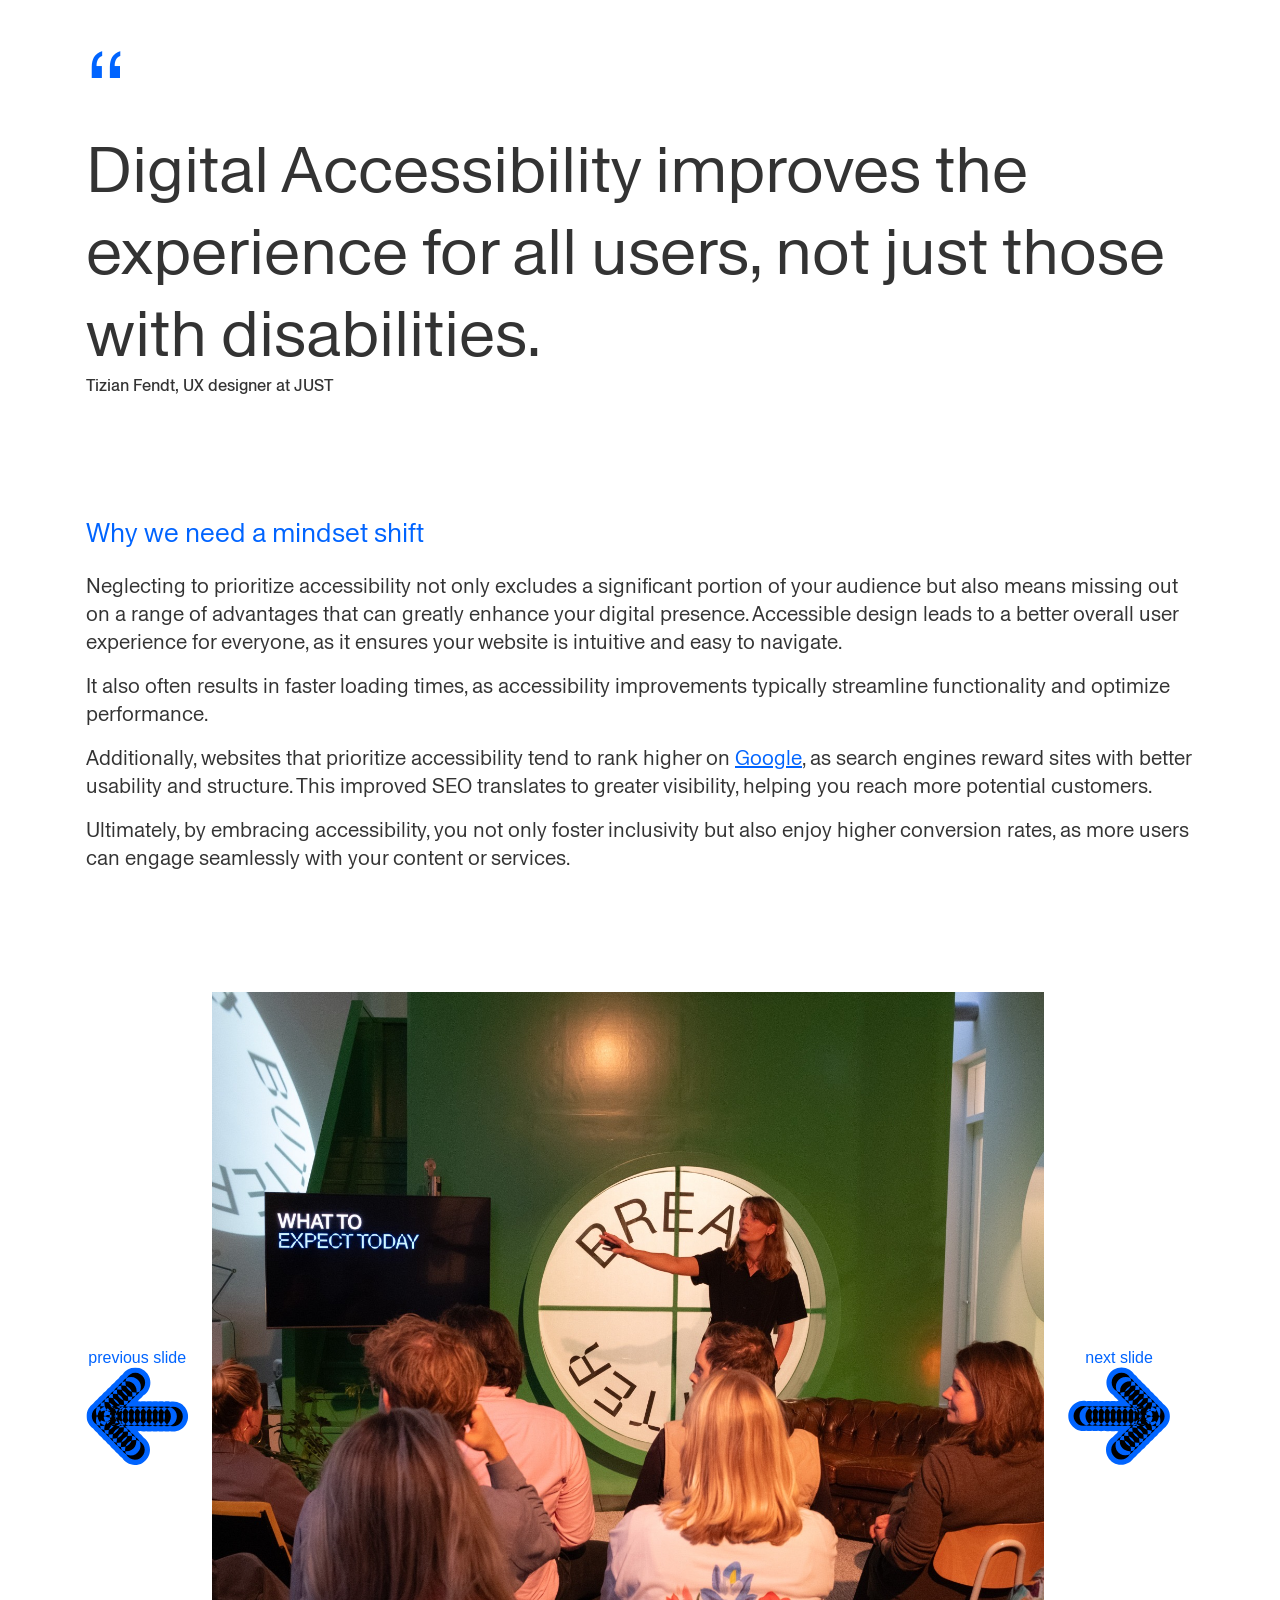
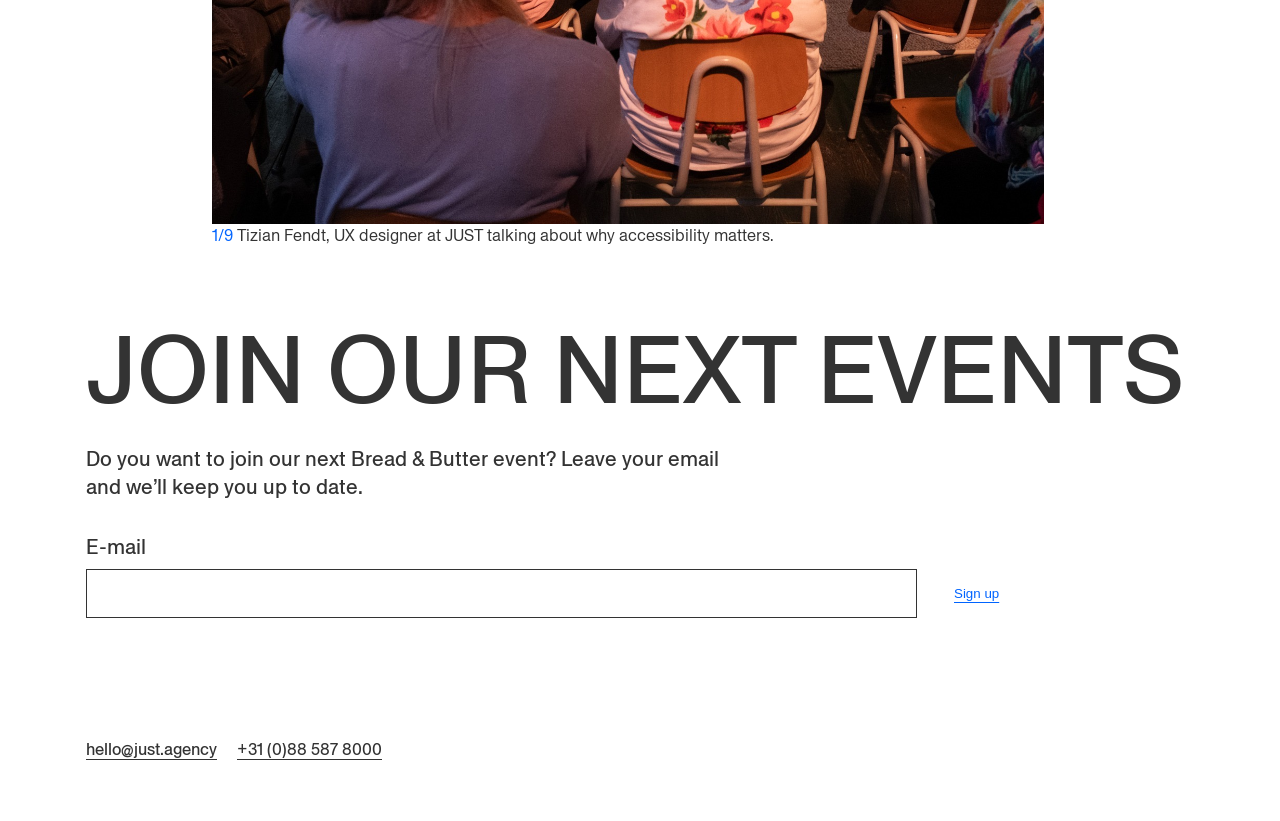
==== commit b49d550b: "slider changed slider name to 1 as there is only 9 not 10  working on slider in js and css" ====
--- a/index.html
+++ b/index.html
@@ -196,9 +196,10 @@
         </p>
         <p>
           Additionally, websites that prioritize accessibility tend to rank
-          higher on <a href="https://google.com">Google</a>, as search engines reward sites with better usability
-          and structure. This improved SEO translates to greater visibility,
-          helping you reach more potential customers.
+          higher on <a href="https://google.com">Google</a>, as search engines
+          reward sites with better usability and structure. This improved SEO
+          translates to greater visibility, helping you reach more potential
+          customers.
         </p>
         <p>
           Ultimately, by embracing accessibility, you not only foster
@@ -207,11 +208,67 @@
         </p>
       </article>
       <figure class="slider">
-        <img src="./assets/Images/slide0.JPG" alt="" />
+        <button class="minimal">
+          <span>previous slide</span>
+          <svg
+            viewBox="0 0 156 150"
+            fill="none"
+            xmlns="http://www.w3.org/2000/svg"
+          >
+            <path
+              d="M80.8897 149.05H80.7397C76.5597 149.02 72.6597 147.95 69.1397 145.86C65.6897 143.77 62.9597 140.96 60.9497 137.49C58.9097 134.05 57.8697 130.13 57.8997 125.93C57.9197 121.73 59.0097 117.83 61.1297 114.34C62.9397 111.29 65.3697 108.74 68.3397 106.79C70.0497 104.26 72.2197 102.11 74.7897 100.41C75.4097 99.4995 76.0897 98.6495 76.8097 97.8495C75.5597 97.7995 74.3397 97.6495 73.1397 97.4095C71.6697 97.6895 70.1597 97.8195 68.6097 97.8195C67.0597 97.8195 65.5497 97.6595 64.0797 97.3595C62.6197 97.6395 61.0797 97.7595 59.5497 97.7695C57.9997 97.7695 56.4897 97.6095 55.0197 97.3095C53.5597 97.5895 52.0397 97.7195 50.4897 97.7195C48.9397 97.7195 47.4297 97.5595 45.9597 97.2595C44.4897 97.5395 42.9897 97.6695 41.4297 97.6695C39.8797 97.6695 38.3697 97.5095 36.8997 97.2095C35.4297 97.4895 33.9197 97.6195 32.3697 97.6195C30.8197 97.6195 29.3097 97.4595 27.8397 97.1595C26.3797 97.4395 24.8497 97.5695 23.3097 97.5695C19.1297 97.5395 15.2297 96.4695 11.7097 94.3795C8.27974 92.2995 5.55974 89.5395 3.54974 86.1495C1.43974 82.5195 0.419742 78.6095 0.439742 74.4395C0.459742 70.2395 1.54974 66.3395 3.66974 62.8495C5.67974 59.4695 8.44974 56.6995 11.8597 54.6895C15.4697 52.5995 19.3597 51.6195 23.5597 51.5995C25.1097 51.5995 26.6197 51.7595 28.0897 52.0595C29.5597 51.7795 31.0697 51.6595 32.6297 51.6495C34.1797 51.6495 35.6897 51.8095 37.1597 52.1095C38.6297 51.8295 40.1397 51.7095 41.6997 51.6995C43.2497 51.6995 44.7597 51.8595 46.2297 52.1595C47.6997 51.8795 49.1997 51.7495 50.7597 51.7495C52.3097 51.7495 53.8197 51.9095 55.2897 52.2095C56.7597 51.9295 58.2897 51.8095 59.8297 51.7995C61.3797 51.7995 62.8897 51.9595 64.3597 52.2595C65.8397 51.9795 67.3397 51.8495 68.8997 51.8495C70.4497 51.8495 71.9597 52.0095 73.4297 52.3095C74.6197 52.0795 75.8397 51.9495 77.0797 51.9095C76.3397 51.0795 75.6497 50.1995 75.0297 49.2695C72.4797 47.5195 70.3497 45.3695 68.6697 42.8195C65.7597 40.8295 63.3997 38.3195 61.6197 35.3095C59.5297 31.6995 58.4997 27.7895 58.5297 23.6095C58.5497 19.4095 59.6397 15.5095 61.7597 12.0195C63.7697 8.63953 66.5397 5.86953 69.9497 3.85953C73.5197 1.78953 77.3797 0.769531 81.4997 0.769531C81.5497 0.769531 81.5997 0.769531 81.6497 0.769531C85.8497 0.789531 89.7497 1.87953 93.2397 3.99953C96.2497 5.78953 98.7797 8.20953 100.72 11.1595C103.22 12.8395 105.34 14.9695 107.04 17.5095C109.6 19.2195 111.78 21.3995 113.5 23.9995C116.08 25.7395 118.26 27.9695 119.98 30.6295C122.39 32.2995 124.44 34.3995 126.09 36.8795C128.53 38.5295 130.61 40.6095 132.28 43.0795C134.9 44.8395 137.1 47.0795 138.84 49.7495C141.35 51.4595 143.48 53.6395 145.17 56.2295C148.02 58.1695 150.38 60.7195 152.16 63.7795C154.2 67.2195 155.24 71.1295 155.21 75.3395C155.19 79.5195 154.11 83.4195 152.02 86.9395C150.2 89.9295 147.86 92.3795 145.01 94.2895C143.29 96.8495 141.15 98.9895 138.62 100.69C136.87 103.32 134.64 105.54 131.97 107.3C130.27 109.74 128.17 111.79 125.71 113.42C124.04 115.88 121.97 117.94 119.53 119.6C117.78 122.24 115.58 124.43 112.97 126.16C111.21 128.74 109.03 130.88 106.43 132.58C104.69 135.11 102.54 137.21 99.9797 138.89C98.0297 141.8 95.4497 144.21 92.3397 146.01C88.9297 148.03 85.0697 149.07 80.9297 149.07L80.8897 149.05Z"
+              fill="#FF7A41"
+            />
+            <path
+              d="M47.5103 74.7303C47.5303 71.9803 46.8703 69.4804 45.5303 67.2304C44.2003 64.9204 42.3803 63.0903 40.0903 61.7303C37.8503 60.3703 35.3603 59.6803 32.6103 59.6603C29.8603 59.6403 27.3403 60.3003 25.0303 61.6403C22.7703 62.9703 20.9703 64.7903 19.6003 67.0803C18.2403 69.3203 17.5503 71.8103 17.5303 74.5603C17.5103 77.3103 18.1703 79.8303 19.5103 82.1403C20.8503 84.4003 22.6303 86.2003 24.8703 87.5603C27.1603 88.9203 29.6803 89.6103 32.4203 89.6303C35.1703 89.6503 37.6703 88.9903 39.9203 87.6503C42.2303 86.3203 44.0603 84.5303 45.4203 82.2903C46.7803 80.0003 47.4703 77.4803 47.4903 74.7403L47.5103 74.7303ZM56.5703 74.7803C56.5503 77.5303 55.8603 80.0403 54.5003 82.3303C53.1403 84.5703 51.3103 86.3603 49.0003 87.6903C46.7403 89.0203 44.2403 89.6803 41.5003 89.6703C38.7503 89.6503 36.2403 88.9603 33.9503 87.6003C31.7103 86.2403 29.9203 84.4303 28.5903 82.1703C27.2603 79.8603 26.6003 77.3403 26.6103 74.5903C26.6303 71.8403 27.3103 69.3503 28.6803 67.1103C30.0403 64.8203 31.8503 63.0103 34.1103 61.6703C36.4203 60.3403 38.9403 59.6803 41.6903 59.6903C44.4403 59.7103 46.9303 60.4003 49.1703 61.7603C51.4603 63.1203 53.2703 64.9603 54.6103 67.2603C55.9503 69.5203 56.6003 72.0203 56.5903 74.7603L56.5703 74.7803ZM65.6303 74.8303C65.6503 72.0803 64.9903 69.5803 63.6503 67.3303C62.3203 65.0203 60.5003 63.1903 58.2103 61.8303C55.9703 60.4703 53.4803 59.7803 50.7303 59.7603C47.9803 59.7403 45.4603 60.4003 43.1503 61.7403C40.8903 63.0803 39.0903 64.8903 37.7203 67.1803C36.3603 69.4203 35.6703 71.9103 35.6503 74.6603C35.6303 77.4103 36.2903 79.9303 37.6303 82.2403C38.9703 84.5003 40.7503 86.3003 42.9903 87.6703C45.2803 89.0303 47.8003 89.7203 50.5403 89.7403C53.2903 89.7603 55.7903 89.1003 58.0403 87.7603C60.3503 86.4303 62.1803 84.6403 63.5403 82.4003C64.9003 80.1103 65.5903 77.5903 65.6103 74.8503L65.6303 74.8303ZM92.8203 74.9903C92.8003 77.7403 92.1103 80.2503 90.7503 82.5403C89.3903 84.7803 87.5603 86.5703 85.2503 87.9003C82.9903 89.2403 80.4903 89.8903 77.7503 89.8803C75.0003 89.8603 72.4903 89.1703 70.2003 87.8103C67.9603 86.4503 66.1703 84.6403 64.8403 82.3903C63.5103 80.0803 62.8503 77.5603 62.8603 74.8103C62.8803 72.0603 63.5703 69.5703 64.9303 67.3303C66.2903 65.0403 68.1003 63.2303 70.3603 61.8903C72.6703 60.5603 75.1903 59.9003 77.9403 59.9103C80.6903 59.9303 83.1803 60.6203 85.4203 61.9803C87.7103 63.3403 89.5203 65.1804 90.8603 67.4804C92.2003 69.7404 92.8503 72.2403 92.8403 74.9803L92.8203 74.9903ZM101.88 75.0403C101.9 72.2903 101.24 69.7903 99.9003 67.5403C98.5703 65.2303 96.7503 63.4003 94.4604 62.0403C92.2204 60.6803 89.7303 59.9903 86.9803 59.9703C84.2303 59.9503 81.7103 60.6103 79.4003 61.9503C77.1403 63.2903 75.3403 65.1003 73.9703 67.3903C72.6103 69.6303 71.9203 72.1203 71.9003 74.8703C71.8803 77.6203 72.5403 80.1403 73.8803 82.4503C75.2203 84.7103 77.0003 86.5103 79.2403 87.8803C81.5303 89.2403 84.0503 89.9303 86.7903 89.9503C89.5403 89.9703 92.0403 89.3103 94.2903 87.9703C96.6003 86.6403 98.4303 84.8503 99.7903 82.6103C101.15 80.3203 101.84 77.8003 101.86 75.0603L101.88 75.0403ZM74.6903 74.8803C74.6703 77.6303 73.9803 80.1403 72.6203 82.4303C71.2603 84.6703 69.4303 86.4603 67.1203 87.7903C64.8603 89.1303 62.3603 89.7803 59.6203 89.7703C56.8703 89.7503 54.3603 89.0603 52.0703 87.7003C49.8303 86.3403 48.0403 84.5303 46.7103 82.2703C45.3803 79.9603 44.7203 77.4403 44.7303 74.6903C44.7503 71.9403 45.4403 69.4503 46.8003 67.2103C48.1603 64.9203 49.9703 63.1103 52.2303 61.7703C54.5303 60.4403 57.0603 59.7803 59.8103 59.7903C62.5603 59.8103 65.0503 60.5003 67.2903 61.8603C69.5803 63.2203 71.3903 65.0603 72.7303 67.3603C74.0603 69.6203 74.7204 72.1203 74.7104 74.8603L74.6903 74.8803ZM83.7503 74.9303C83.7703 72.1803 83.1103 69.6803 81.7703 67.4303C80.4403 65.1203 78.6203 63.2903 76.3303 61.9303C74.0903 60.5703 71.6003 59.8803 68.8503 59.8603C66.1003 59.8403 63.5803 60.5003 61.2703 61.8403C59.0103 63.1703 57.2103 64.9903 55.8403 67.2803C54.4803 69.5203 53.7903 72.0103 53.7703 74.7603C53.7503 77.5103 54.4103 80.0303 55.7503 82.3403C57.0903 84.6003 58.8703 86.4003 61.1103 87.7703C63.4003 89.1303 65.9203 89.8203 68.6603 89.8403C71.4103 89.8603 73.9103 89.2003 76.1603 87.8603C78.4703 86.5303 80.3003 84.7403 81.6603 82.5003C83.0203 80.2103 83.7103 77.6903 83.7303 74.9503L83.7503 74.9303ZM129.07 75.2003C129.05 77.9503 128.36 80.4603 127 82.7503C125.64 84.9903 123.81 86.7803 121.5 88.1103C119.25 89.4403 116.74 90.1003 114 90.0903C111.25 90.0703 108.74 89.3803 106.45 88.0203C104.21 86.6603 102.42 84.8503 101.09 82.6003C99.7603 80.2903 99.1003 77.7703 99.1103 75.0203C99.1303 72.2703 99.8203 69.7803 101.18 67.5403C102.54 65.2503 104.35 63.4403 106.61 62.1003C108.92 60.7703 111.44 60.1103 114.19 60.1203C116.94 60.1403 119.43 60.8303 121.67 62.1903C123.96 63.5503 125.77 65.3903 127.11 67.6903C128.44 69.9503 129.1 72.4503 129.09 75.1903L129.07 75.2003ZM138.13 75.2503C138.15 72.5003 137.49 70.0003 136.15 67.7503C134.82 65.4403 133 63.6103 130.71 62.2503C128.47 60.8903 125.98 60.2003 123.23 60.1803C120.48 60.1603 117.96 60.8203 115.65 62.1603C113.39 63.5003 111.59 65.3103 110.22 67.6003C108.86 69.8403 108.17 72.3303 108.15 75.0803C108.13 77.8303 108.79 80.3503 110.13 82.6603C111.46 84.9203 113.25 86.7203 115.49 88.0903C117.78 89.4503 120.3 90.1403 123.04 90.1603C125.79 90.1803 128.29 89.5203 130.54 88.1803C132.85 86.8503 134.68 85.0603 136.04 82.8203C137.4 80.5303 138.09 78.0103 138.11 75.2703L138.13 75.2503ZM110.94 75.0903C110.92 77.8403 110.23 80.3503 108.87 82.6403C107.51 84.8803 105.68 86.6703 103.37 88.0003C101.12 89.3403 98.6103 89.9903 95.8703 89.9803C93.1203 89.9603 90.6103 89.2703 88.3203 87.9103C86.0803 86.5503 84.2904 84.7403 82.9604 82.4803C81.6303 80.1703 80.9703 77.6503 80.9803 74.9003C81.0003 72.1503 81.6903 69.6603 83.0503 67.4203C84.4103 65.1303 86.2203 63.3203 88.4803 61.9803C90.7903 60.6503 93.3103 59.9903 96.0603 60.0003C98.8103 60.0203 101.3 60.7103 103.54 62.0703C105.83 63.4303 107.64 65.2703 108.97 67.5703C110.31 69.8303 110.97 72.3303 110.95 75.0703L110.94 75.0903ZM120 75.1403C120.02 72.3903 119.36 69.8903 118.02 67.6403C116.69 65.3303 114.87 63.5003 112.58 62.1403C110.34 60.7803 107.85 60.0903 105.1 60.0703C102.35 60.0503 99.8303 60.7103 97.5203 62.0503C95.2603 63.3803 93.4603 65.2003 92.0903 67.4903C90.7303 69.7303 90.0403 72.2203 90.0203 74.9703C90.0003 77.7203 90.6603 80.2403 92.0003 82.5503C93.3403 84.8103 95.1203 86.6103 97.3603 87.9803C99.6503 89.3403 102.17 90.0303 104.91 90.0503C107.66 90.0703 110.16 89.4103 112.41 88.0703C114.72 86.7403 116.55 84.9503 117.91 82.7103C119.27 80.4203 119.96 77.9003 119.98 75.1603L120 75.1403ZM147.19 75.3003C147.17 78.0503 146.48 80.5603 145.12 82.8503C143.76 85.0903 141.93 86.8803 139.62 88.2103C137.37 89.5503 134.86 90.2003 132.12 90.1903C129.37 90.1703 126.86 89.4803 124.57 88.1203C122.33 86.7603 120.54 84.9503 119.21 82.6903C117.88 80.3803 117.22 77.8603 117.23 75.1103C117.25 72.3603 117.94 69.8703 119.3 67.6303C120.66 65.3403 122.47 63.5303 124.72 62.1903C127.03 60.8603 129.55 60.2003 132.3 60.2103C135.05 60.2303 137.54 60.9203 139.78 62.2803C142.07 63.6403 143.88 65.4803 145.22 67.7803C146.55 70.0403 147.21 72.5403 147.2 75.2803L147.19 75.3003ZM95.8803 126.16C95.8603 128.91 95.1703 131.4 93.8103 133.64C92.4503 135.93 90.6103 137.74 88.3103 139.08C86.0503 140.42 83.5503 141.07 80.8103 141.06C78.0603 141.04 75.5503 140.35 73.2603 138.99C71.0203 137.63 69.2303 135.8 67.9003 133.49C66.5703 131.24 65.9103 128.73 65.9203 125.99C65.9403 123.24 66.6303 120.75 67.9903 118.51C69.3503 116.22 71.1603 114.41 73.4203 113.07C75.7303 111.73 78.2503 111.08 81.0003 111.09C83.7503 111.11 86.2403 111.8 88.4803 113.16C90.7703 114.52 92.5803 116.35 93.9203 118.66C95.2603 120.91 95.9103 123.42 95.9003 126.16H95.8803ZM140.79 81.7003C140.81 78.9503 140.15 76.4503 138.81 74.2003C137.47 71.8903 135.66 70.0604 133.37 68.7004C131.13 67.3404 128.64 66.6503 125.89 66.6303C123.14 66.6103 120.62 67.2703 118.31 68.6103C116.06 69.9403 114.25 71.7603 112.88 74.0503C111.52 76.2903 110.83 78.7803 110.81 81.5303C110.79 84.2803 111.45 86.8003 112.79 89.1103C114.12 91.3703 115.91 93.1703 118.15 94.5403C120.44 95.9003 122.96 96.5903 125.7 96.6103C128.45 96.6303 130.95 95.9703 133.2 94.6303C135.51 93.3003 137.34 91.5103 138.7 89.2703C140.06 86.9803 140.75 84.4603 140.77 81.7203L140.79 81.7003ZM134.46 88.1003C134.44 90.8503 133.73 93.3603 132.32 95.6503C130.96 97.8903 129.15 99.6803 126.9 101.01C124.64 102.34 122.14 103.01 119.4 102.99C116.65 102.97 114.14 102.28 111.85 100.92C109.61 99.5603 107.82 97.7503 106.49 95.4903C105.15 93.1803 104.49 90.6603 104.51 87.9103C104.53 85.1603 105.22 82.6703 106.58 80.4303C107.94 78.1403 109.75 76.3303 112.01 74.9903C114.31 73.6603 116.84 73.0003 119.59 73.0103C122.34 73.0303 124.83 73.7203 127.07 75.0803C129.31 76.4403 131.1 78.2703 132.43 80.5803C133.81 82.8403 134.5 85.3403 134.48 88.0803L134.46 88.1003ZM127.98 94.3503C128 91.6003 127.34 89.1003 126 86.8503C124.67 84.5403 122.85 82.7103 120.56 81.3503C118.32 79.9903 115.83 79.3003 113.08 79.2803C110.33 79.2603 107.81 79.9203 105.5 81.2603C103.25 82.6003 101.44 84.4103 100.07 86.7003C98.7103 88.9403 98.0203 91.4303 98.0003 94.1803C97.9803 96.9303 98.6403 99.4503 99.9803 101.76C101.32 104.01 103.1 105.82 105.34 107.18C107.63 108.54 110.15 109.23 112.89 109.25C115.64 109.27 118.14 108.61 120.39 107.27C122.7 105.94 124.53 104.15 125.89 101.91C127.25 99.6203 127.94 97.1003 127.96 94.3603L127.98 94.3503ZM121.58 100.68C121.56 103.43 120.87 105.94 119.51 108.23C118.15 110.47 116.32 112.26 114.01 113.59C111.76 114.93 109.25 115.58 106.51 115.57C103.76 115.55 101.25 114.86 98.9604 113.5C96.7204 112.14 94.9303 110.33 93.6003 108.07C92.2703 105.76 91.6103 103.24 91.6203 100.49C91.6403 97.7403 92.3303 95.2503 93.6903 93.0103C95.0503 90.7203 96.8603 88.9103 99.1203 87.5703C101.42 86.2403 103.95 85.5803 106.7 85.5903C109.45 85.6103 111.94 86.3003 114.18 87.6603C116.47 89.0203 118.28 90.8603 119.62 93.1603C120.95 95.4203 121.62 97.9203 121.6 100.66L121.58 100.68ZM115.25 107.08C115.27 104.33 114.61 101.83 113.27 99.5803C111.93 97.2703 110.12 95.4403 107.83 94.0803C105.59 92.7203 103.1 92.0303 100.35 92.0103C97.6003 91.9903 95.0803 92.6503 92.7703 93.9903C90.5103 95.3303 88.7103 97.1403 87.3403 99.4303C85.9803 101.67 85.2903 104.16 85.2703 106.91C85.2503 109.66 85.9103 112.18 87.2503 114.49C88.5803 116.74 90.3703 118.55 92.6103 119.91C94.9003 121.27 97.4203 121.96 100.16 121.98C102.91 122 105.41 121.34 107.66 120C109.97 118.66 111.8 116.88 113.16 114.64C114.52 112.35 115.21 109.83 115.23 107.09L115.25 107.08ZM108.85 113.41C108.83 116.16 108.14 118.67 106.78 120.96C105.42 123.2 103.59 124.99 101.28 126.32C99.0203 127.65 96.5203 128.32 93.7803 128.3C91.0303 128.28 88.5203 127.59 86.2303 126.23C83.9403 124.87 82.1303 123.06 80.7903 120.8C79.5103 118.49 78.8704 115.97 78.8904 113.22C78.9104 110.47 79.5703 107.98 80.8803 105.74C82.2403 103.45 84.0803 101.64 86.3803 100.3C88.6903 98.9703 91.2104 98.3103 93.9604 98.3203C96.7104 98.3403 99.2003 99.0303 101.44 100.39C103.73 101.75 105.54 103.59 106.88 105.89C108.22 108.15 108.87 110.65 108.86 113.39L108.85 113.41ZM102.37 119.74C102.39 116.99 101.73 114.49 100.39 112.24C99.0604 109.93 97.2403 108.1 94.9503 106.74C92.7103 105.38 90.2203 104.69 87.4703 104.67C84.7203 104.65 82.2004 105.31 79.8904 106.65C77.6304 107.98 75.8304 109.8 74.4604 112.09C73.1004 114.33 72.4104 116.82 72.3904 119.57C72.3704 122.32 73.0303 124.84 74.3703 127.15C75.7103 129.41 77.4903 131.21 79.7303 132.58C82.0203 133.94 84.5403 134.63 87.2803 134.65C90.0303 134.67 92.5303 134.01 94.7803 132.67C97.0903 131.34 98.9203 129.55 100.28 127.31C101.64 125.02 102.33 122.5 102.35 119.76L102.37 119.74ZM140.87 68.8004C140.89 66.0504 140.23 63.5503 138.89 61.3003C137.55 58.9903 135.74 57.1603 133.45 55.8003C131.21 54.4403 128.72 53.7503 125.97 53.7303C123.22 53.7103 120.7 54.3703 118.39 55.7103C116.13 57.0503 114.33 58.8603 112.96 61.1503C111.6 63.3903 110.91 65.8803 110.89 68.6303C110.87 71.3803 111.53 73.9003 112.87 76.2103C114.2 78.4703 115.99 80.2703 118.23 81.6303C120.52 82.9903 123.04 83.6803 125.78 83.7003C128.53 83.7203 131.03 83.0603 133.28 81.7203C135.58 80.3903 137.42 78.6003 138.78 76.3603C140.14 74.0703 140.83 71.5503 140.85 68.8103L140.87 68.8004ZM134.62 62.3203C134.6 65.0703 133.89 67.5803 132.48 69.8703C131.12 72.1103 129.31 73.9003 127.05 75.2303C124.8 76.5703 122.29 77.2203 119.55 77.2103C116.8 77.1903 114.29 76.5003 112 75.1403C109.76 73.7803 107.97 71.9703 106.64 69.7103C105.31 67.4003 104.65 64.8803 104.66 62.1303C104.68 59.3803 105.37 56.8903 106.73 54.6503C108.09 52.3603 109.9 50.5503 112.16 49.2103C114.47 47.8803 116.99 47.2203 119.74 47.2303C122.49 47.2503 124.98 47.9403 127.22 49.3003C129.46 50.6603 131.25 52.4903 132.58 54.8003C133.97 57.0603 134.65 59.5603 134.63 62.3003L134.62 62.3203ZM128.21 55.9903C128.23 53.2403 127.57 50.7403 126.23 48.4903C124.9 46.1803 123.08 44.3503 120.79 42.9903C118.55 41.6303 116.06 40.9403 113.31 40.9203C110.56 40.9003 108.04 41.5603 105.73 42.9003C103.48 44.2403 101.67 46.0503 100.3 48.3403C98.9403 50.5803 98.2503 53.0703 98.2303 55.8203C98.2103 58.5703 98.8704 61.0903 100.21 63.4003C101.55 65.6603 103.33 67.4603 105.57 68.8303C107.86 70.1903 110.38 70.8803 113.12 70.9003C115.87 70.9203 118.37 70.2603 120.62 68.9203C122.93 67.5903 124.76 65.8003 126.12 63.5603C127.48 61.2703 128.17 58.7503 128.19 56.0103L128.21 55.9903ZM121.88 49.5903C121.86 52.3403 121.18 54.8503 119.81 57.1403C118.45 59.3803 116.62 61.1703 114.31 62.5003C112.05 63.8403 109.55 64.4903 106.81 64.4803C104.06 64.4603 101.55 63.7703 99.2603 62.4103C97.0203 61.0503 95.2303 59.2403 93.9003 56.9803C92.5703 54.6703 91.9103 52.1503 91.9203 49.4003C91.9403 46.6503 92.6303 44.1603 93.9903 41.9203C95.3503 39.6303 97.1603 37.8203 99.4203 36.4803C101.73 35.1503 104.25 34.4903 107 34.5003C109.75 34.5203 112.24 35.2103 114.48 36.5703C116.77 37.9303 118.58 39.7703 119.92 42.0703C121.25 44.3303 121.91 46.8303 121.9 49.5703L121.88 49.5903ZM115.63 43.1103C115.65 40.3603 114.99 37.8603 113.65 35.6103C112.32 33.3003 110.5 31.4703 108.21 30.1103C105.97 28.7503 103.48 28.0603 100.73 28.0403C97.9803 28.0203 95.4603 28.6803 93.1503 30.0203C90.8903 31.3603 89.0903 33.1703 87.7203 35.4603C86.3603 37.7003 85.6703 40.1903 85.6503 42.9403C85.6303 45.6903 86.2903 48.2103 87.6303 50.5203C88.9703 52.7803 90.7503 54.5803 92.9903 55.9403C95.2803 57.3003 97.8003 57.9903 100.54 58.0103C103.29 58.0303 105.79 57.3703 108.04 56.0303C110.35 54.7003 112.18 52.9103 113.54 50.6703C114.9 48.3803 115.59 45.8603 115.61 43.1203L115.63 43.1103ZM109.3 36.7103C109.28 39.4603 108.6 41.9703 107.23 44.2603C105.87 46.5003 104.04 48.2903 101.73 49.6203C99.4803 50.9503 96.9703 51.6103 94.2303 51.6003C91.4803 51.5803 88.9703 50.8903 86.6803 49.5303C84.3903 48.1703 82.5803 46.3603 81.2403 44.1003C79.9603 41.8003 79.3203 39.2703 79.3403 36.5203C79.3603 33.7703 80.0203 31.2803 81.3303 29.0403C82.6903 26.7503 84.5303 24.9403 86.8303 23.6003C89.1403 22.2703 91.6603 21.6103 94.4103 21.6203C97.1603 21.6403 99.6504 22.3303 101.89 23.6903C104.18 25.0503 105.99 26.8903 107.33 29.1903C108.66 31.4503 109.33 33.9503 109.31 36.6903L109.3 36.7103ZM102.9 30.3103C102.92 27.5603 102.26 25.0603 100.92 22.8103C99.5903 20.5003 97.7703 18.6703 95.4803 17.3103C93.2403 15.9503 90.7503 15.2603 88.0003 15.2403C85.2503 15.2203 82.7303 15.8803 80.4203 17.2203C78.1603 18.5603 76.3603 20.3703 74.9903 22.6603C73.6303 24.9003 72.9403 27.3903 72.9203 30.1403C72.9003 32.8903 73.5603 35.4103 74.9003 37.7203C76.2403 39.9803 78.0203 41.7803 80.2603 43.1403C82.5503 44.5003 85.0703 45.1903 87.8103 45.2103C90.5603 45.2303 93.0603 44.5703 95.3103 43.2303C97.6203 41.9003 99.4503 40.1103 100.81 37.8703C102.17 35.5803 102.86 33.0603 102.88 30.3203L102.9 30.3103ZM96.5003 23.8303C96.4803 26.5803 95.7903 29.0903 94.4303 31.3803C93.0703 33.6203 91.2403 35.4103 88.9303 36.7403C86.6703 38.0803 84.1703 38.7303 81.4303 38.7203C78.6803 38.7003 76.1703 38.0103 73.8803 36.6503C71.6403 35.2903 69.8503 33.4803 68.5203 31.2203C67.1903 28.9103 66.5303 26.3903 66.5403 23.6403C66.5603 20.8903 67.2503 18.4003 68.6103 16.1603C69.9703 13.8703 71.7803 12.0603 74.0403 10.7203C76.3503 9.39035 78.8703 8.73035 81.6203 8.74035C84.3703 8.76035 86.8603 9.45035 89.1003 10.8103C91.3903 12.1703 93.2003 14.0103 94.5403 16.3103C95.8803 18.5703 96.5303 21.0703 96.5203 23.8103L96.5003 23.8303ZM38.4503 74.6503C38.4303 77.4003 37.7403 79.9103 36.3803 82.2003C35.0203 84.4403 33.1903 86.2303 30.8803 87.5603C28.6203 88.9003 26.1203 89.5503 23.3803 89.5403C20.6303 89.5203 18.1203 88.8303 15.8303 87.4703C13.5903 86.1103 11.8003 84.3003 10.4703 82.0403C9.14035 79.7303 8.48035 77.2103 8.49035 74.4603C8.51035 71.7103 9.20035 69.2204 10.5603 66.9804C11.9203 64.6904 13.7303 62.8803 15.9903 61.5403C18.3003 60.2103 20.8203 59.5503 23.5703 59.5603C26.3203 59.5803 28.8103 60.2703 31.0503 61.6303C33.3403 62.9903 35.1503 64.8303 36.4903 67.1303C37.8303 69.3903 38.4803 71.8903 38.4703 74.6303L38.4503 74.6503Z"
+              fill="black"
+            />
+          </svg>
+        </button>
+        <div class="slider">
+          <img src="./assets/Images/slide1.JPG" alt="" />
+          <img src="./assets/Images/slide2.JPG" alt="" />
+          <img src="./assets/Images/slide3.JPG" alt="" />
+          <img src="./assets/Images/slide4.JPG" alt="" />
+          <img src="./assets/Images/slide5.JPG" alt="" />
+          <img src="./assets/Images/slide6.JPG" alt="" />
+          <img src="./assets/Images/slide7.JPG" alt="" />
+          <img src="./assets/Images/slide8.JPG" alt="" />
+          <img src="./assets/Images/slide9.JPG" alt="" />
+        </div>
+        <button class="minimal">
+          <span>next slide</span>
+          <svg
+            viewBox="0 0 156 150"
+            fill="none"
+            xmlns="http://www.w3.org/2000/svg"
+          >
+            <path
+              d="M80.8897 149.05H80.7397C76.5597 149.02 72.6597 147.95 69.1397 145.86C65.6897 143.77 62.9597 140.96 60.9497 137.49C58.9097 134.05 57.8697 130.13 57.8997 125.93C57.9197 121.73 59.0097 117.83 61.1297 114.34C62.9397 111.29 65.3697 108.74 68.3397 106.79C70.0497 104.26 72.2197 102.11 74.7897 100.41C75.4097 99.4995 76.0897 98.6495 76.8097 97.8495C75.5597 97.7995 74.3397 97.6495 73.1397 97.4095C71.6697 97.6895 70.1597 97.8195 68.6097 97.8195C67.0597 97.8195 65.5497 97.6595 64.0797 97.3595C62.6197 97.6395 61.0797 97.7595 59.5497 97.7695C57.9997 97.7695 56.4897 97.6095 55.0197 97.3095C53.5597 97.5895 52.0397 97.7195 50.4897 97.7195C48.9397 97.7195 47.4297 97.5595 45.9597 97.2595C44.4897 97.5395 42.9897 97.6695 41.4297 97.6695C39.8797 97.6695 38.3697 97.5095 36.8997 97.2095C35.4297 97.4895 33.9197 97.6195 32.3697 97.6195C30.8197 97.6195 29.3097 97.4595 27.8397 97.1595C26.3797 97.4395 24.8497 97.5695 23.3097 97.5695C19.1297 97.5395 15.2297 96.4695 11.7097 94.3795C8.27974 92.2995 5.55974 89.5395 3.54974 86.1495C1.43974 82.5195 0.419742 78.6095 0.439742 74.4395C0.459742 70.2395 1.54974 66.3395 3.66974 62.8495C5.67974 59.4695 8.44974 56.6995 11.8597 54.6895C15.4697 52.5995 19.3597 51.6195 23.5597 51.5995C25.1097 51.5995 26.6197 51.7595 28.0897 52.0595C29.5597 51.7795 31.0697 51.6595 32.6297 51.6495C34.1797 51.6495 35.6897 51.8095 37.1597 52.1095C38.6297 51.8295 40.1397 51.7095 41.6997 51.6995C43.2497 51.6995 44.7597 51.8595 46.2297 52.1595C47.6997 51.8795 49.1997 51.7495 50.7597 51.7495C52.3097 51.7495 53.8197 51.9095 55.2897 52.2095C56.7597 51.9295 58.2897 51.8095 59.8297 51.7995C61.3797 51.7995 62.8897 51.9595 64.3597 52.2595C65.8397 51.9795 67.3397 51.8495 68.8997 51.8495C70.4497 51.8495 71.9597 52.0095 73.4297 52.3095C74.6197 52.0795 75.8397 51.9495 77.0797 51.9095C76.3397 51.0795 75.6497 50.1995 75.0297 49.2695C72.4797 47.5195 70.3497 45.3695 68.6697 42.8195C65.7597 40.8295 63.3997 38.3195 61.6197 35.3095C59.5297 31.6995 58.4997 27.7895 58.5297 23.6095C58.5497 19.4095 59.6397 15.5095 61.7597 12.0195C63.7697 8.63953 66.5397 5.86953 69.9497 3.85953C73.5197 1.78953 77.3797 0.769531 81.4997 0.769531C81.5497 0.769531 81.5997 0.769531 81.6497 0.769531C85.8497 0.789531 89.7497 1.87953 93.2397 3.99953C96.2497 5.78953 98.7797 8.20953 100.72 11.1595C103.22 12.8395 105.34 14.9695 107.04 17.5095C109.6 19.2195 111.78 21.3995 113.5 23.9995C116.08 25.7395 118.26 27.9695 119.98 30.6295C122.39 32.2995 124.44 34.3995 126.09 36.8795C128.53 38.5295 130.61 40.6095 132.28 43.0795C134.9 44.8395 137.1 47.0795 138.84 49.7495C141.35 51.4595 143.48 53.6395 145.17 56.2295C148.02 58.1695 150.38 60.7195 152.16 63.7795C154.2 67.2195 155.24 71.1295 155.21 75.3395C155.19 79.5195 154.11 83.4195 152.02 86.9395C150.2 89.9295 147.86 92.3795 145.01 94.2895C143.29 96.8495 141.15 98.9895 138.62 100.69C136.87 103.32 134.64 105.54 131.97 107.3C130.27 109.74 128.17 111.79 125.71 113.42C124.04 115.88 121.97 117.94 119.53 119.6C117.78 122.24 115.58 124.43 112.97 126.16C111.21 128.74 109.03 130.88 106.43 132.58C104.69 135.11 102.54 137.21 99.9797 138.89C98.0297 141.8 95.4497 144.21 92.3397 146.01C88.9297 148.03 85.0697 149.07 80.9297 149.07L80.8897 149.05Z"
+              fill="#FF7A41"
+            />
+            <path
+              d="M47.5103 74.7303C47.5303 71.9803 46.8703 69.4804 45.5303 67.2304C44.2003 64.9204 42.3803 63.0903 40.0903 61.7303C37.8503 60.3703 35.3603 59.6803 32.6103 59.6603C29.8603 59.6403 27.3403 60.3003 25.0303 61.6403C22.7703 62.9703 20.9703 64.7903 19.6003 67.0803C18.2403 69.3203 17.5503 71.8103 17.5303 74.5603C17.5103 77.3103 18.1703 79.8303 19.5103 82.1403C20.8503 84.4003 22.6303 86.2003 24.8703 87.5603C27.1603 88.9203 29.6803 89.6103 32.4203 89.6303C35.1703 89.6503 37.6703 88.9903 39.9203 87.6503C42.2303 86.3203 44.0603 84.5303 45.4203 82.2903C46.7803 80.0003 47.4703 77.4803 47.4903 74.7403L47.5103 74.7303ZM56.5703 74.7803C56.5503 77.5303 55.8603 80.0403 54.5003 82.3303C53.1403 84.5703 51.3103 86.3603 49.0003 87.6903C46.7403 89.0203 44.2403 89.6803 41.5003 89.6703C38.7503 89.6503 36.2403 88.9603 33.9503 87.6003C31.7103 86.2403 29.9203 84.4303 28.5903 82.1703C27.2603 79.8603 26.6003 77.3403 26.6103 74.5903C26.6303 71.8403 27.3103 69.3503 28.6803 67.1103C30.0403 64.8203 31.8503 63.0103 34.1103 61.6703C36.4203 60.3403 38.9403 59.6803 41.6903 59.6903C44.4403 59.7103 46.9303 60.4003 49.1703 61.7603C51.4603 63.1203 53.2703 64.9603 54.6103 67.2603C55.9503 69.5203 56.6003 72.0203 56.5903 74.7603L56.5703 74.7803ZM65.6303 74.8303C65.6503 72.0803 64.9903 69.5803 63.6503 67.3303C62.3203 65.0203 60.5003 63.1903 58.2103 61.8303C55.9703 60.4703 53.4803 59.7803 50.7303 59.7603C47.9803 59.7403 45.4603 60.4003 43.1503 61.7403C40.8903 63.0803 39.0903 64.8903 37.7203 67.1803C36.3603 69.4203 35.6703 71.9103 35.6503 74.6603C35.6303 77.4103 36.2903 79.9303 37.6303 82.2403C38.9703 84.5003 40.7503 86.3003 42.9903 87.6703C45.2803 89.0303 47.8003 89.7203 50.5403 89.7403C53.2903 89.7603 55.7903 89.1003 58.0403 87.7603C60.3503 86.4303 62.1803 84.6403 63.5403 82.4003C64.9003 80.1103 65.5903 77.5903 65.6103 74.8503L65.6303 74.8303ZM92.8203 74.9903C92.8003 77.7403 92.1103 80.2503 90.7503 82.5403C89.3903 84.7803 87.5603 86.5703 85.2503 87.9003C82.9903 89.2403 80.4903 89.8903 77.7503 89.8803C75.0003 89.8603 72.4903 89.1703 70.2003 87.8103C67.9603 86.4503 66.1703 84.6403 64.8403 82.3903C63.5103 80.0803 62.8503 77.5603 62.8603 74.8103C62.8803 72.0603 63.5703 69.5703 64.9303 67.3303C66.2903 65.0403 68.1003 63.2303 70.3603 61.8903C72.6703 60.5603 75.1903 59.9003 77.9403 59.9103C80.6903 59.9303 83.1803 60.6203 85.4203 61.9803C87.7103 63.3403 89.5203 65.1804 90.8603 67.4804C92.2003 69.7404 92.8503 72.2403 92.8403 74.9803L92.8203 74.9903ZM101.88 75.0403C101.9 72.2903 101.24 69.7903 99.9003 67.5403C98.5703 65.2303 96.7503 63.4003 94.4604 62.0403C92.2204 60.6803 89.7303 59.9903 86.9803 59.9703C84.2303 59.9503 81.7103 60.6103 79.4003 61.9503C77.1403 63.2903 75.3403 65.1003 73.9703 67.3903C72.6103 69.6303 71.9203 72.1203 71.9003 74.8703C71.8803 77.6203 72.5403 80.1403 73.8803 82.4503C75.2203 84.7103 77.0003 86.5103 79.2403 87.8803C81.5303 89.2403 84.0503 89.9303 86.7903 89.9503C89.5403 89.9703 92.0403 89.3103 94.2903 87.9703C96.6003 86.6403 98.4303 84.8503 99.7903 82.6103C101.15 80.3203 101.84 77.8003 101.86 75.0603L101.88 75.0403ZM74.6903 74.8803C74.6703 77.6303 73.9803 80.1403 72.6203 82.4303C71.2603 84.6703 69.4303 86.4603 67.1203 87.7903C64.8603 89.1303 62.3603 89.7803 59.6203 89.7703C56.8703 89.7503 54.3603 89.0603 52.0703 87.7003C49.8303 86.3403 48.0403 84.5303 46.7103 82.2703C45.3803 79.9603 44.7203 77.4403 44.7303 74.6903C44.7503 71.9403 45.4403 69.4503 46.8003 67.2103C48.1603 64.9203 49.9703 63.1103 52.2303 61.7703C54.5303 60.4403 57.0603 59.7803 59.8103 59.7903C62.5603 59.8103 65.0503 60.5003 67.2903 61.8603C69.5803 63.2203 71.3903 65.0603 72.7303 67.3603C74.0603 69.6203 74.7204 72.1203 74.7104 74.8603L74.6903 74.8803ZM83.7503 74.9303C83.7703 72.1803 83.1103 69.6803 81.7703 67.4303C80.4403 65.1203 78.6203 63.2903 76.3303 61.9303C74.0903 60.5703 71.6003 59.8803 68.8503 59.8603C66.1003 59.8403 63.5803 60.5003 61.2703 61.8403C59.0103 63.1703 57.2103 64.9903 55.8403 67.2803C54.4803 69.5203 53.7903 72.0103 53.7703 74.7603C53.7503 77.5103 54.4103 80.0303 55.7503 82.3403C57.0903 84.6003 58.8703 86.4003 61.1103 87.7703C63.4003 89.1303 65.9203 89.8203 68.6603 89.8403C71.4103 89.8603 73.9103 89.2003 76.1603 87.8603C78.4703 86.5303 80.3003 84.7403 81.6603 82.5003C83.0203 80.2103 83.7103 77.6903 83.7303 74.9503L83.7503 74.9303ZM129.07 75.2003C129.05 77.9503 128.36 80.4603 127 82.7503C125.64 84.9903 123.81 86.7803 121.5 88.1103C119.25 89.4403 116.74 90.1003 114 90.0903C111.25 90.0703 108.74 89.3803 106.45 88.0203C104.21 86.6603 102.42 84.8503 101.09 82.6003C99.7603 80.2903 99.1003 77.7703 99.1103 75.0203C99.1303 72.2703 99.8203 69.7803 101.18 67.5403C102.54 65.2503 104.35 63.4403 106.61 62.1003C108.92 60.7703 111.44 60.1103 114.19 60.1203C116.94 60.1403 119.43 60.8303 121.67 62.1903C123.96 63.5503 125.77 65.3903 127.11 67.6903C128.44 69.9503 129.1 72.4503 129.09 75.1903L129.07 75.2003ZM138.13 75.2503C138.15 72.5003 137.49 70.0003 136.15 67.7503C134.82 65.4403 133 63.6103 130.71 62.2503C128.47 60.8903 125.98 60.2003 123.23 60.1803C120.48 60.1603 117.96 60.8203 115.65 62.1603C113.39 63.5003 111.59 65.3103 110.22 67.6003C108.86 69.8403 108.17 72.3303 108.15 75.0803C108.13 77.8303 108.79 80.3503 110.13 82.6603C111.46 84.9203 113.25 86.7203 115.49 88.0903C117.78 89.4503 120.3 90.1403 123.04 90.1603C125.79 90.1803 128.29 89.5203 130.54 88.1803C132.85 86.8503 134.68 85.0603 136.04 82.8203C137.4 80.5303 138.09 78.0103 138.11 75.2703L138.13 75.2503ZM110.94 75.0903C110.92 77.8403 110.23 80.3503 108.87 82.6403C107.51 84.8803 105.68 86.6703 103.37 88.0003C101.12 89.3403 98.6103 89.9903 95.8703 89.9803C93.1203 89.9603 90.6103 89.2703 88.3203 87.9103C86.0803 86.5503 84.2904 84.7403 82.9604 82.4803C81.6303 80.1703 80.9703 77.6503 80.9803 74.9003C81.0003 72.1503 81.6903 69.6603 83.0503 67.4203C84.4103 65.1303 86.2203 63.3203 88.4803 61.9803C90.7903 60.6503 93.3103 59.9903 96.0603 60.0003C98.8103 60.0203 101.3 60.7103 103.54 62.0703C105.83 63.4303 107.64 65.2703 108.97 67.5703C110.31 69.8303 110.97 72.3303 110.95 75.0703L110.94 75.0903ZM120 75.1403C120.02 72.3903 119.36 69.8903 118.02 67.6403C116.69 65.3303 114.87 63.5003 112.58 62.1403C110.34 60.7803 107.85 60.0903 105.1 60.0703C102.35 60.0503 99.8303 60.7103 97.5203 62.0503C95.2603 63.3803 93.4603 65.2003 92.0903 67.4903C90.7303 69.7303 90.0403 72.2203 90.0203 74.9703C90.0003 77.7203 90.6603 80.2403 92.0003 82.5503C93.3403 84.8103 95.1203 86.6103 97.3603 87.9803C99.6503 89.3403 102.17 90.0303 104.91 90.0503C107.66 90.0703 110.16 89.4103 112.41 88.0703C114.72 86.7403 116.55 84.9503 117.91 82.7103C119.27 80.4203 119.96 77.9003 119.98 75.1603L120 75.1403ZM147.19 75.3003C147.17 78.0503 146.48 80.5603 145.12 82.8503C143.76 85.0903 141.93 86.8803 139.62 88.2103C137.37 89.5503 134.86 90.2003 132.12 90.1903C129.37 90.1703 126.86 89.4803 124.57 88.1203C122.33 86.7603 120.54 84.9503 119.21 82.6903C117.88 80.3803 117.22 77.8603 117.23 75.1103C117.25 72.3603 117.94 69.8703 119.3 67.6303C120.66 65.3403 122.47 63.5303 124.72 62.1903C127.03 60.8603 129.55 60.2003 132.3 60.2103C135.05 60.2303 137.54 60.9203 139.78 62.2803C142.07 63.6403 143.88 65.4803 145.22 67.7803C146.55 70.0403 147.21 72.5403 147.2 75.2803L147.19 75.3003ZM95.8803 126.16C95.8603 128.91 95.1703 131.4 93.8103 133.64C92.4503 135.93 90.6103 137.74 88.3103 139.08C86.0503 140.42 83.5503 141.07 80.8103 141.06C78.0603 141.04 75.5503 140.35 73.2603 138.99C71.0203 137.63 69.2303 135.8 67.9003 133.49C66.5703 131.24 65.9103 128.73 65.9203 125.99C65.9403 123.24 66.6303 120.75 67.9903 118.51C69.3503 116.22 71.1603 114.41 73.4203 113.07C75.7303 111.73 78.2503 111.08 81.0003 111.09C83.7503 111.11 86.2403 111.8 88.4803 113.16C90.7703 114.52 92.5803 116.35 93.9203 118.66C95.2603 120.91 95.9103 123.42 95.9003 126.16H95.8803ZM140.79 81.7003C140.81 78.9503 140.15 76.4503 138.81 74.2003C137.47 71.8903 135.66 70.0604 133.37 68.7004C131.13 67.3404 128.64 66.6503 125.89 66.6303C123.14 66.6103 120.62 67.2703 118.31 68.6103C116.06 69.9403 114.25 71.7603 112.88 74.0503C111.52 76.2903 110.83 78.7803 110.81 81.5303C110.79 84.2803 111.45 86.8003 112.79 89.1103C114.12 91.3703 115.91 93.1703 118.15 94.5403C120.44 95.9003 122.96 96.5903 125.7 96.6103C128.45 96.6303 130.95 95.9703 133.2 94.6303C135.51 93.3003 137.34 91.5103 138.7 89.2703C140.06 86.9803 140.75 84.4603 140.77 81.7203L140.79 81.7003ZM134.46 88.1003C134.44 90.8503 133.73 93.3603 132.32 95.6503C130.96 97.8903 129.15 99.6803 126.9 101.01C124.64 102.34 122.14 103.01 119.4 102.99C116.65 102.97 114.14 102.28 111.85 100.92C109.61 99.5603 107.82 97.7503 106.49 95.4903C105.15 93.1803 104.49 90.6603 104.51 87.9103C104.53 85.1603 105.22 82.6703 106.58 80.4303C107.94 78.1403 109.75 76.3303 112.01 74.9903C114.31 73.6603 116.84 73.0003 119.59 73.0103C122.34 73.0303 124.83 73.7203 127.07 75.0803C129.31 76.4403 131.1 78.2703 132.43 80.5803C133.81 82.8403 134.5 85.3403 134.48 88.0803L134.46 88.1003ZM127.98 94.3503C128 91.6003 127.34 89.1003 126 86.8503C124.67 84.5403 122.85 82.7103 120.56 81.3503C118.32 79.9903 115.83 79.3003 113.08 79.2803C110.33 79.2603 107.81 79.9203 105.5 81.2603C103.25 82.6003 101.44 84.4103 100.07 86.7003C98.7103 88.9403 98.0203 91.4303 98.0003 94.1803C97.9803 96.9303 98.6403 99.4503 99.9803 101.76C101.32 104.01 103.1 105.82 105.34 107.18C107.63 108.54 110.15 109.23 112.89 109.25C115.64 109.27 118.14 108.61 120.39 107.27C122.7 105.94 124.53 104.15 125.89 101.91C127.25 99.6203 127.94 97.1003 127.96 94.3603L127.98 94.3503ZM121.58 100.68C121.56 103.43 120.87 105.94 119.51 108.23C118.15 110.47 116.32 112.26 114.01 113.59C111.76 114.93 109.25 115.58 106.51 115.57C103.76 115.55 101.25 114.86 98.9604 113.5C96.7204 112.14 94.9303 110.33 93.6003 108.07C92.2703 105.76 91.6103 103.24 91.6203 100.49C91.6403 97.7403 92.3303 95.2503 93.6903 93.0103C95.0503 90.7203 96.8603 88.9103 99.1203 87.5703C101.42 86.2403 103.95 85.5803 106.7 85.5903C109.45 85.6103 111.94 86.3003 114.18 87.6603C116.47 89.0203 118.28 90.8603 119.62 93.1603C120.95 95.4203 121.62 97.9203 121.6 100.66L121.58 100.68ZM115.25 107.08C115.27 104.33 114.61 101.83 113.27 99.5803C111.93 97.2703 110.12 95.4403 107.83 94.0803C105.59 92.7203 103.1 92.0303 100.35 92.0103C97.6003 91.9903 95.0803 92.6503 92.7703 93.9903C90.5103 95.3303 88.7103 97.1403 87.3403 99.4303C85.9803 101.67 85.2903 104.16 85.2703 106.91C85.2503 109.66 85.9103 112.18 87.2503 114.49C88.5803 116.74 90.3703 118.55 92.6103 119.91C94.9003 121.27 97.4203 121.96 100.16 121.98C102.91 122 105.41 121.34 107.66 120C109.97 118.66 111.8 116.88 113.16 114.64C114.52 112.35 115.21 109.83 115.23 107.09L115.25 107.08ZM108.85 113.41C108.83 116.16 108.14 118.67 106.78 120.96C105.42 123.2 103.59 124.99 101.28 126.32C99.0203 127.65 96.5203 128.32 93.7803 128.3C91.0303 128.28 88.5203 127.59 86.2303 126.23C83.9403 124.87 82.1303 123.06 80.7903 120.8C79.5103 118.49 78.8704 115.97 78.8904 113.22C78.9104 110.47 79.5703 107.98 80.8803 105.74C82.2403 103.45 84.0803 101.64 86.3803 100.3C88.6903 98.9703 91.2104 98.3103 93.9604 98.3203C96.7104 98.3403 99.2003 99.0303 101.44 100.39C103.73 101.75 105.54 103.59 106.88 105.89C108.22 108.15 108.87 110.65 108.86 113.39L108.85 113.41ZM102.37 119.74C102.39 116.99 101.73 114.49 100.39 112.24C99.0604 109.93 97.2403 108.1 94.9503 106.74C92.7103 105.38 90.2203 104.69 87.4703 104.67C84.7203 104.65 82.2004 105.31 79.8904 106.65C77.6304 107.98 75.8304 109.8 74.4604 112.09C73.1004 114.33 72.4104 116.82 72.3904 119.57C72.3704 122.32 73.0303 124.84 74.3703 127.15C75.7103 129.41 77.4903 131.21 79.7303 132.58C82.0203 133.94 84.5403 134.63 87.2803 134.65C90.0303 134.67 92.5303 134.01 94.7803 132.67C97.0903 131.34 98.9203 129.55 100.28 127.31C101.64 125.02 102.33 122.5 102.35 119.76L102.37 119.74ZM140.87 68.8004C140.89 66.0504 140.23 63.5503 138.89 61.3003C137.55 58.9903 135.74 57.1603 133.45 55.8003C131.21 54.4403 128.72 53.7503 125.97 53.7303C123.22 53.7103 120.7 54.3703 118.39 55.7103C116.13 57.0503 114.33 58.8603 112.96 61.1503C111.6 63.3903 110.91 65.8803 110.89 68.6303C110.87 71.3803 111.53 73.9003 112.87 76.2103C114.2 78.4703 115.99 80.2703 118.23 81.6303C120.52 82.9903 123.04 83.6803 125.78 83.7003C128.53 83.7203 131.03 83.0603 133.28 81.7203C135.58 80.3903 137.42 78.6003 138.78 76.3603C140.14 74.0703 140.83 71.5503 140.85 68.8103L140.87 68.8004ZM134.62 62.3203C134.6 65.0703 133.89 67.5803 132.48 69.8703C131.12 72.1103 129.31 73.9003 127.05 75.2303C124.8 76.5703 122.29 77.2203 119.55 77.2103C116.8 77.1903 114.29 76.5003 112 75.1403C109.76 73.7803 107.97 71.9703 106.64 69.7103C105.31 67.4003 104.65 64.8803 104.66 62.1303C104.68 59.3803 105.37 56.8903 106.73 54.6503C108.09 52.3603 109.9 50.5503 112.16 49.2103C114.47 47.8803 116.99 47.2203 119.74 47.2303C122.49 47.2503 124.98 47.9403 127.22 49.3003C129.46 50.6603 131.25 52.4903 132.58 54.8003C133.97 57.0603 134.65 59.5603 134.63 62.3003L134.62 62.3203ZM128.21 55.9903C128.23 53.2403 127.57 50.7403 126.23 48.4903C124.9 46.1803 123.08 44.3503 120.79 42.9903C118.55 41.6303 116.06 40.9403 113.31 40.9203C110.56 40.9003 108.04 41.5603 105.73 42.9003C103.48 44.2403 101.67 46.0503 100.3 48.3403C98.9403 50.5803 98.2503 53.0703 98.2303 55.8203C98.2103 58.5703 98.8704 61.0903 100.21 63.4003C101.55 65.6603 103.33 67.4603 105.57 68.8303C107.86 70.1903 110.38 70.8803 113.12 70.9003C115.87 70.9203 118.37 70.2603 120.62 68.9203C122.93 67.5903 124.76 65.8003 126.12 63.5603C127.48 61.2703 128.17 58.7503 128.19 56.0103L128.21 55.9903ZM121.88 49.5903C121.86 52.3403 121.18 54.8503 119.81 57.1403C118.45 59.3803 116.62 61.1703 114.31 62.5003C112.05 63.8403 109.55 64.4903 106.81 64.4803C104.06 64.4603 101.55 63.7703 99.2603 62.4103C97.0203 61.0503 95.2303 59.2403 93.9003 56.9803C92.5703 54.6703 91.9103 52.1503 91.9203 49.4003C91.9403 46.6503 92.6303 44.1603 93.9903 41.9203C95.3503 39.6303 97.1603 37.8203 99.4203 36.4803C101.73 35.1503 104.25 34.4903 107 34.5003C109.75 34.5203 112.24 35.2103 114.48 36.5703C116.77 37.9303 118.58 39.7703 119.92 42.0703C121.25 44.3303 121.91 46.8303 121.9 49.5703L121.88 49.5903ZM115.63 43.1103C115.65 40.3603 114.99 37.8603 113.65 35.6103C112.32 33.3003 110.5 31.4703 108.21 30.1103C105.97 28.7503 103.48 28.0603 100.73 28.0403C97.9803 28.0203 95.4603 28.6803 93.1503 30.0203C90.8903 31.3603 89.0903 33.1703 87.7203 35.4603C86.3603 37.7003 85.6703 40.1903 85.6503 42.9403C85.6303 45.6903 86.2903 48.2103 87.6303 50.5203C88.9703 52.7803 90.7503 54.5803 92.9903 55.9403C95.2803 57.3003 97.8003 57.9903 100.54 58.0103C103.29 58.0303 105.79 57.3703 108.04 56.0303C110.35 54.7003 112.18 52.9103 113.54 50.6703C114.9 48.3803 115.59 45.8603 115.61 43.1203L115.63 43.1103ZM109.3 36.7103C109.28 39.4603 108.6 41.9703 107.23 44.2603C105.87 46.5003 104.04 48.2903 101.73 49.6203C99.4803 50.9503 96.9703 51.6103 94.2303 51.6003C91.4803 51.5803 88.9703 50.8903 86.6803 49.5303C84.3903 48.1703 82.5803 46.3603 81.2403 44.1003C79.9603 41.8003 79.3203 39.2703 79.3403 36.5203C79.3603 33.7703 80.0203 31.2803 81.3303 29.0403C82.6903 26.7503 84.5303 24.9403 86.8303 23.6003C89.1403 22.2703 91.6603 21.6103 94.4103 21.6203C97.1603 21.6403 99.6504 22.3303 101.89 23.6903C104.18 25.0503 105.99 26.8903 107.33 29.1903C108.66 31.4503 109.33 33.9503 109.31 36.6903L109.3 36.7103ZM102.9 30.3103C102.92 27.5603 102.26 25.0603 100.92 22.8103C99.5903 20.5003 97.7703 18.6703 95.4803 17.3103C93.2403 15.9503 90.7503 15.2603 88.0003 15.2403C85.2503 15.2203 82.7303 15.8803 80.4203 17.2203C78.1603 18.5603 76.3603 20.3703 74.9903 22.6603C73.6303 24.9003 72.9403 27.3903 72.9203 30.1403C72.9003 32.8903 73.5603 35.4103 74.9003 37.7203C76.2403 39.9803 78.0203 41.7803 80.2603 43.1403C82.5503 44.5003 85.0703 45.1903 87.8103 45.2103C90.5603 45.2303 93.0603 44.5703 95.3103 43.2303C97.6203 41.9003 99.4503 40.1103 100.81 37.8703C102.17 35.5803 102.86 33.0603 102.88 30.3203L102.9 30.3103ZM96.5003 23.8303C96.4803 26.5803 95.7903 29.0903 94.4303 31.3803C93.0703 33.6203 91.2403 35.4103 88.9303 36.7403C86.6703 38.0803 84.1703 38.7303 81.4303 38.7203C78.6803 38.7003 76.1703 38.0103 73.8803 36.6503C71.6403 35.2903 69.8503 33.4803 68.5203 31.2203C67.1903 28.9103 66.5303 26.3903 66.5403 23.6403C66.5603 20.8903 67.2503 18.4003 68.6103 16.1603C69.9703 13.8703 71.7803 12.0603 74.0403 10.7203C76.3503 9.39035 78.8703 8.73035 81.6203 8.74035C84.3703 8.76035 86.8603 9.45035 89.1003 10.8103C91.3903 12.1703 93.2003 14.0103 94.5403 16.3103C95.8803 18.5703 96.5303 21.0703 96.5203 23.8103L96.5003 23.8303ZM38.4503 74.6503C38.4303 77.4003 37.7403 79.9103 36.3803 82.2003C35.0203 84.4403 33.1903 86.2303 30.8803 87.5603C28.6203 88.9003 26.1203 89.5503 23.3803 89.5403C20.6303 89.5203 18.1203 88.8303 15.8303 87.4703C13.5903 86.1103 11.8003 84.3003 10.4703 82.0403C9.14035 79.7303 8.48035 77.2103 8.49035 74.4603C8.51035 71.7103 9.20035 69.2204 10.5603 66.9804C11.9203 64.6904 13.7303 62.8803 15.9903 61.5403C18.3003 60.2103 20.8203 59.5503 23.5703 59.5603C26.3203 59.5803 28.8103 60.2703 31.0503 61.6303C33.3403 62.9903 35.1503 64.8303 36.4903 67.1303C37.8303 69.3903 38.4803 71.8903 38.4703 74.6303L38.4503 74.6503Z"
+              fill="black"
+            />
+          </svg>
+        </button>
         <figcaption>
           <span class="slide">1/10</span> Tizian Fendt, UX designer at JUST
           talking about why accessibility matters.
         </figcaption>
+
+        <!-- <div class="controlWrapper">
+          
+          <div class="wrapper">
+            
+          </div>
+          
+        </div>
+        <figcaption>
+          <span class="slide">1/10</span> Tizian Fendt, UX designer at JUST
+          talking about why accessibility matters.
+        </figcaption> -->
       </figure>
       <form>
         <h2 class="xxl">Join our next events</h2>
--- a/styling/base.css
+++ b/styling/base.css
@@ -33,7 +33,7 @@
   --white: #fff;
   --black: #000;
   /* colors */
-  --background: var(--dark-gray);
+  --background: var(--black);
   --primary: var(--white);
   --secondary: var(--yellow);
   --selection: var(--orange);
--- a/styling/main.css
+++ b/styling/main.css
@@ -57,13 +57,23 @@
   @media screen and (min-width: 1024px) {
     padding: 0 5.375rem;
   }
-  gap: 1.4375rem;
+  gap: 0 1.5rem;
   @media screen and (min-width: 768) {
-    gap: 1.75rem;
+    gap: 0 1.75rem;
   }
   > * {
     grid-column: 1 / -1;
-  }
+    & + * {
+      margin-top: 3.75rem;
+      @media (min-width: 768px) {
+        margin-top: 5rem;
+      }
+      @media (min-width: 1024px) {
+        margin-top: 7.5rem;
+      }
+    }
+  }
+  margin-top: 6.625rem;
 }
 
 h1 {
@@ -97,16 +107,6 @@
 }
 
 main {
-  margin-top: 6.625rem;
-  > * + * {
-    margin-top: 3.75rem;
-    @media (min-width: 768px) {
-      margin-top: 5rem;
-    }
-    @media (min-width: 1024px) {
-      margin-top: 7.5rem;
-    }
-  }
 }
 
 /* simulating a <br/> tag */
@@ -148,11 +148,84 @@
 }
 
 .slider {
-  img {
-    width: 100%;
-    aspect-ratio: 1;
+  display: grid;
+  position: relative;
+  align-items: center;
+  grid-template-rows: auto auto;
+  grid-template-columns: auto auto auto;
+  grid-template-areas:
+    "arrow-left slider arrow-right"
+    ". caption .";
+  button {
+    cursor: pointer;
+    display: flex;
+    flex-direction: column;
+    justify-content: center;
+    align-items: center;
+    background: none;
+    width: fit-content;
+    border: none;
+    grid-area: arrow-right;
+    z-index: 2;
+    position: absolute;
+    right: 0;
+    &:hover{
+      svg{
+        scale: .9;
+      }
+    }
+    svg {
+      width: clamp(4rem, 8vw, 160px);
+      transition: 0.4s ease;
+      path {
+        &:first-of-type {
+          fill: var(--secondary);
+        }
+      }
+      &:hover {
+        scale: .9;
+        path {
+          fill: var(--secondary);
+          &:first-of-type {
+            fill: transparent;
+          }
+        }
+      }
+    }
+    &:first-of-type {
+      svg {
+        transform: rotate(180deg);
+      }
+      grid-area: arrow-left;
+      right: unset;
+      left: 0;
+    }
+    top: 50%;
+    transform: translateY(-50%);
+    height: auto;
+    @media (min-width: 1024px) {
+      transform: unset;
+      position: static;
+    }
+  }
+  .slider {
+    grid-area: slider;
+    position: relative;
+    overflow-x: scroll;
+    scrollbar-width: none;
+    scroll-snap-type: x mandatory;
+    max-width: 52rem;
+    display: flex;
+    gap: 1rem;
+    img {
+      width: 100%;
+      flex: 0 0 100%; /* Makes each image take full width of container */
+      scroll-snap-align: start; /* Added this to make images snap */
+      aspect-ratio: 1;
+    }
   }
   figcaption {
+    grid-area: caption;
     font-size: 1rem;
     font-family: var(--anti-light-font);
   }
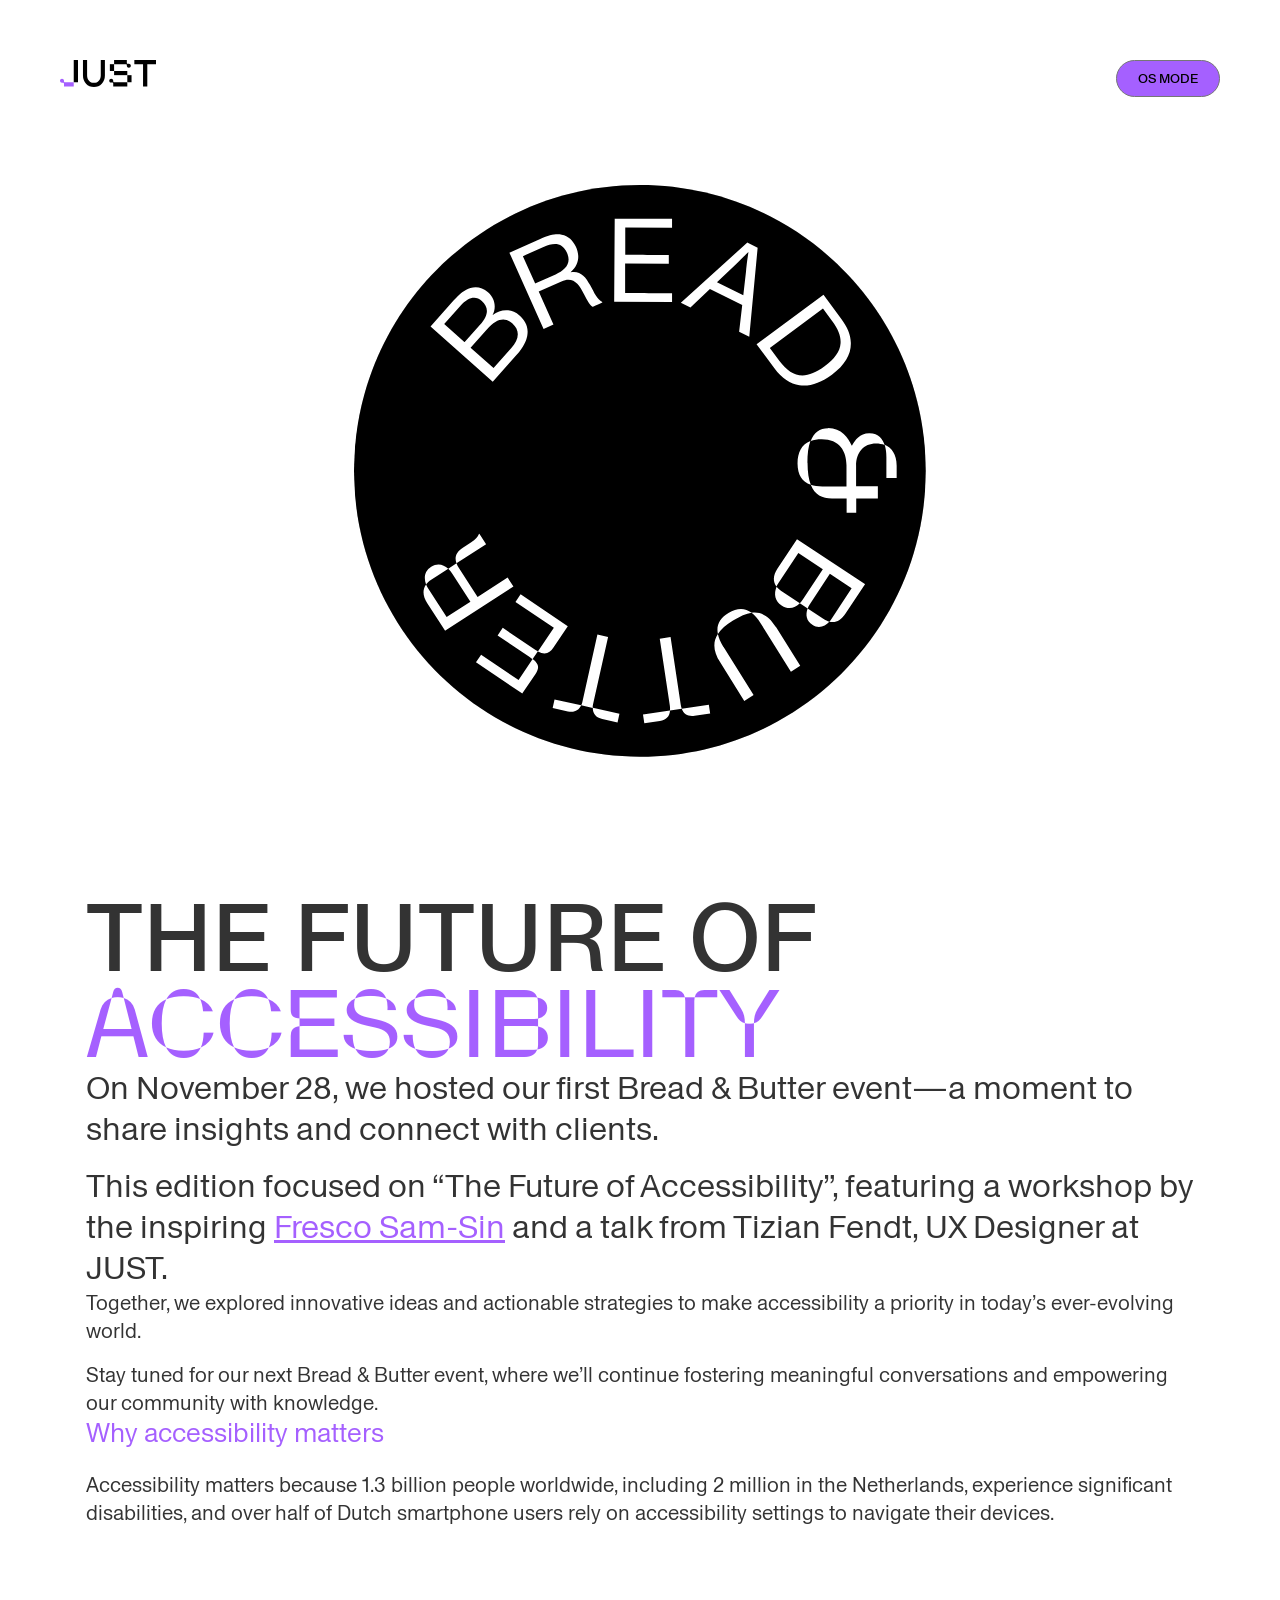
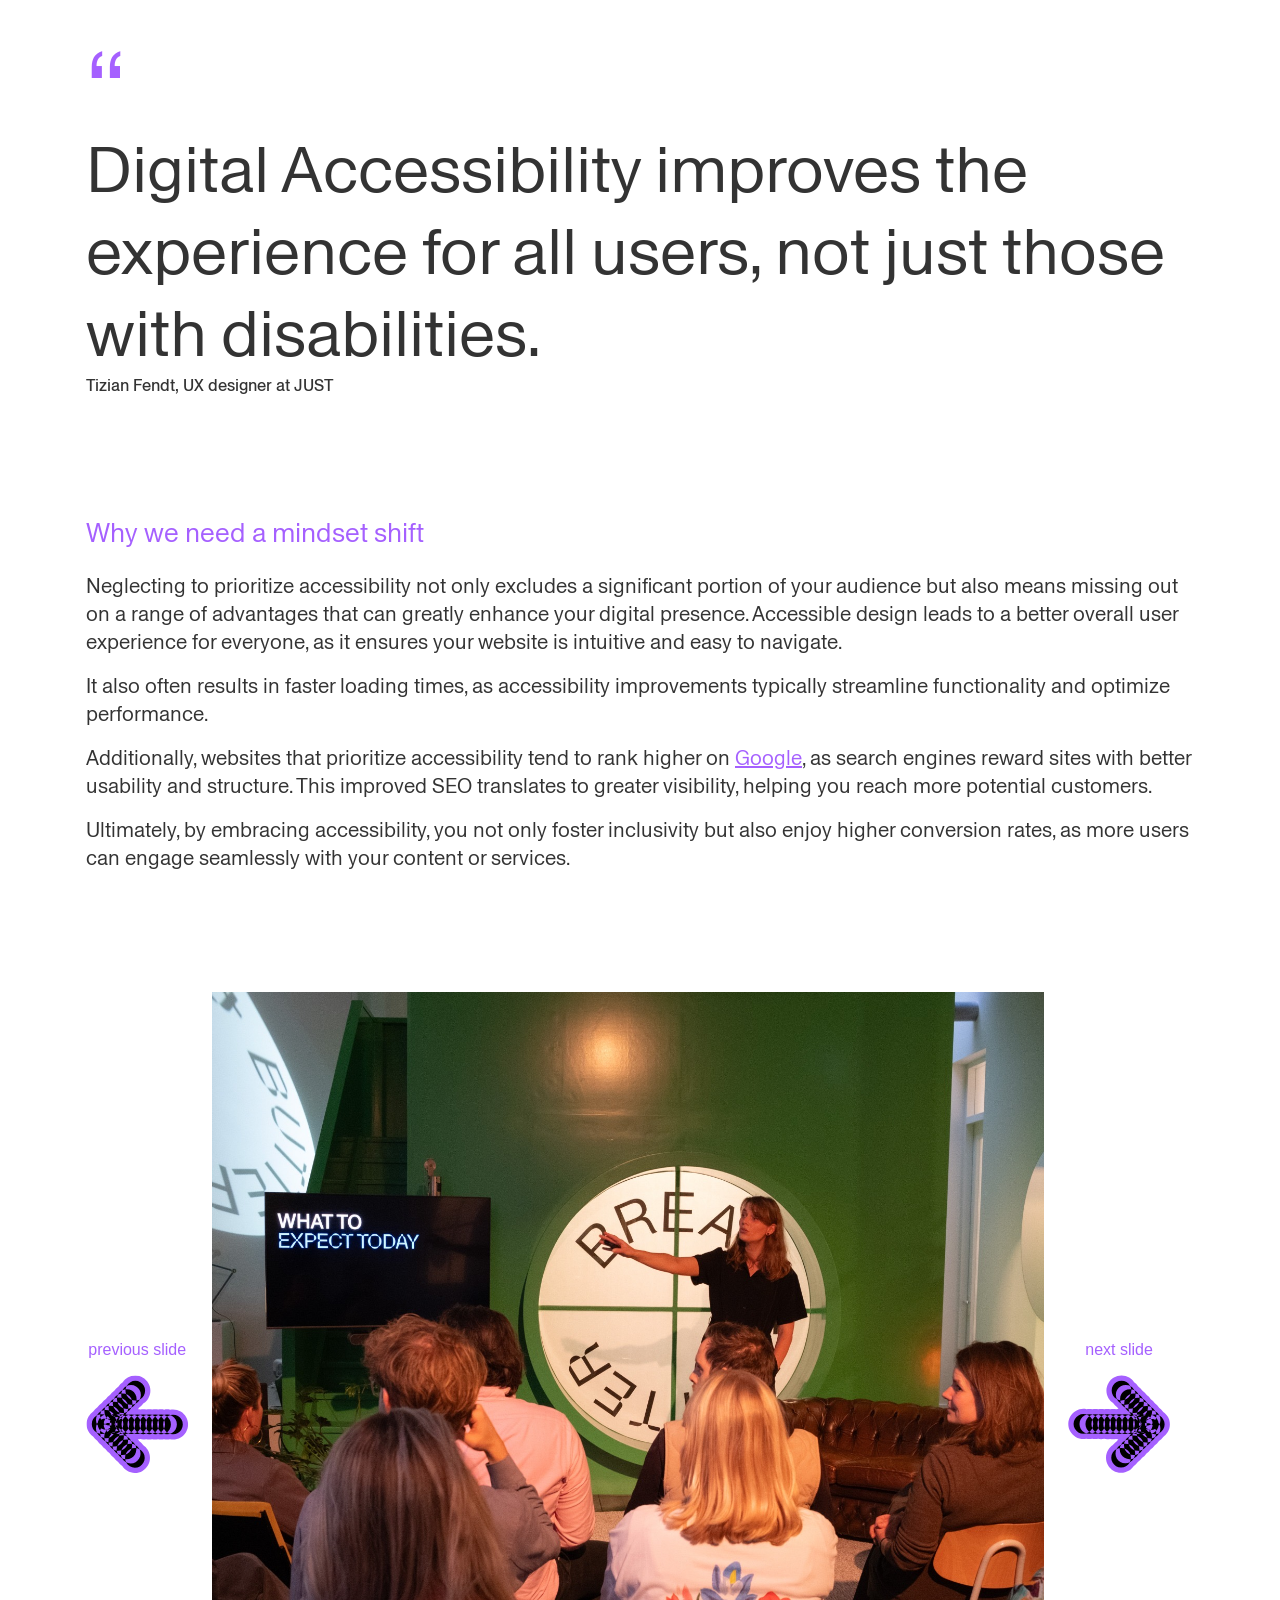
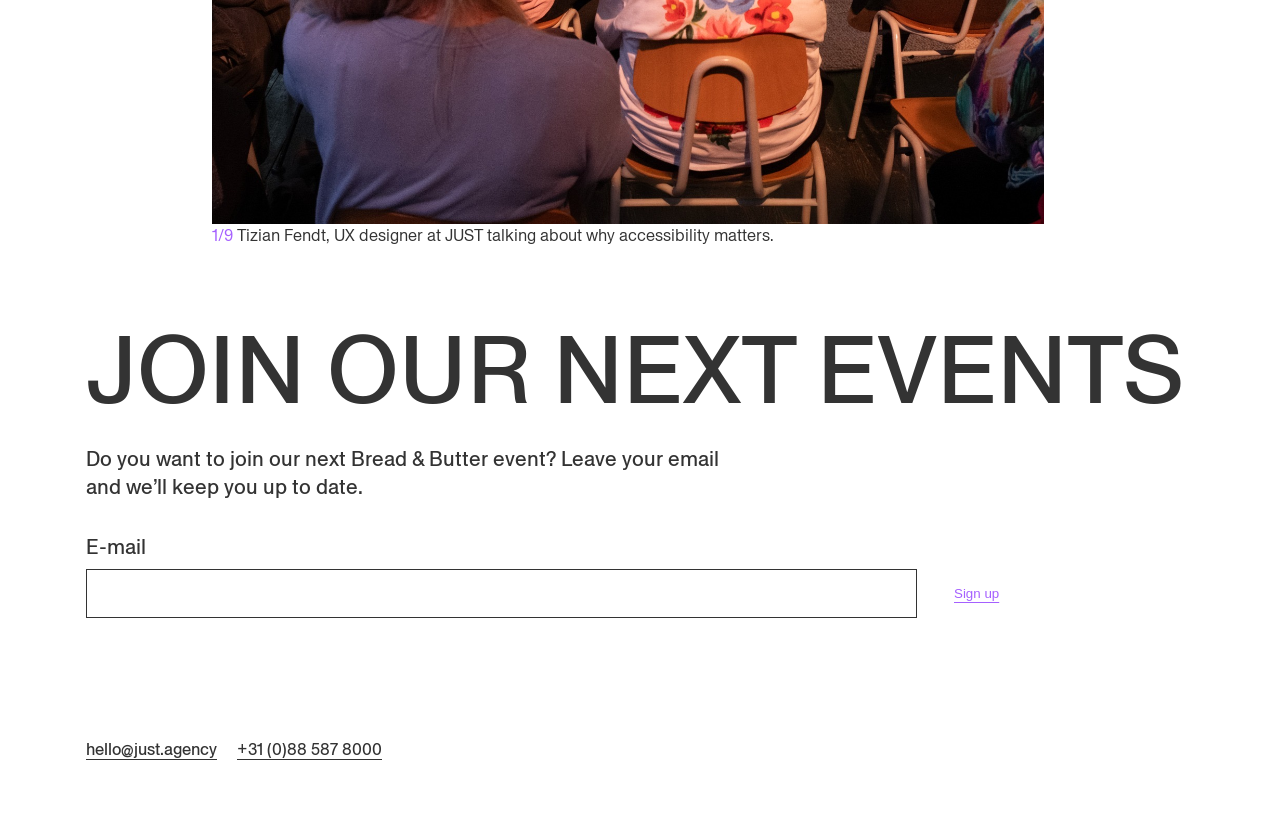
==== commit eddd0a77: "pushing for review" ====
--- a/index.html
+++ b/index.html
@@ -225,7 +225,7 @@
             />
           </svg>
         </button>
-        <div class="slider">
+        <div class="container">
           <img src="./assets/Images/slide1.JPG" alt="" />
           <img src="./assets/Images/slide2.JPG" alt="" />
           <img src="./assets/Images/slide3.JPG" alt="" />
@@ -257,18 +257,6 @@
           <span class="slide">1/10</span> Tizian Fendt, UX designer at JUST
           talking about why accessibility matters.
         </figcaption>
-
-        <!-- <div class="controlWrapper">
-          
-          <div class="wrapper">
-            
-          </div>
-          
-        </div>
-        <figcaption>
-          <span class="slide">1/10</span> Tizian Fendt, UX designer at JUST
-          talking about why accessibility matters.
-        </figcaption> -->
       </figure>
       <form>
         <h2 class="xxl">Join our next events</h2>
--- a/styling/main.css
+++ b/styling/main.css
@@ -169,11 +169,13 @@
     z-index: 2;
     position: absolute;
     right: 0;
+    gap: 1rem;
     &:hover{
       svg{
         scale: .9;
       }
     }
+    /* move transitions and animations up */
     svg {
       width: clamp(4rem, 8vw, 160px);
       transition: 0.4s ease;
@@ -186,7 +188,7 @@
         scale: .9;
         path {
           fill: var(--secondary);
-          &:first-of-type {
+          &:last-of-type {
             fill: transparent;
           }
         }
@@ -208,7 +210,7 @@
       position: static;
     }
   }
-  .slider {
+  .container {
     grid-area: slider;
     position: relative;
     overflow-x: scroll;
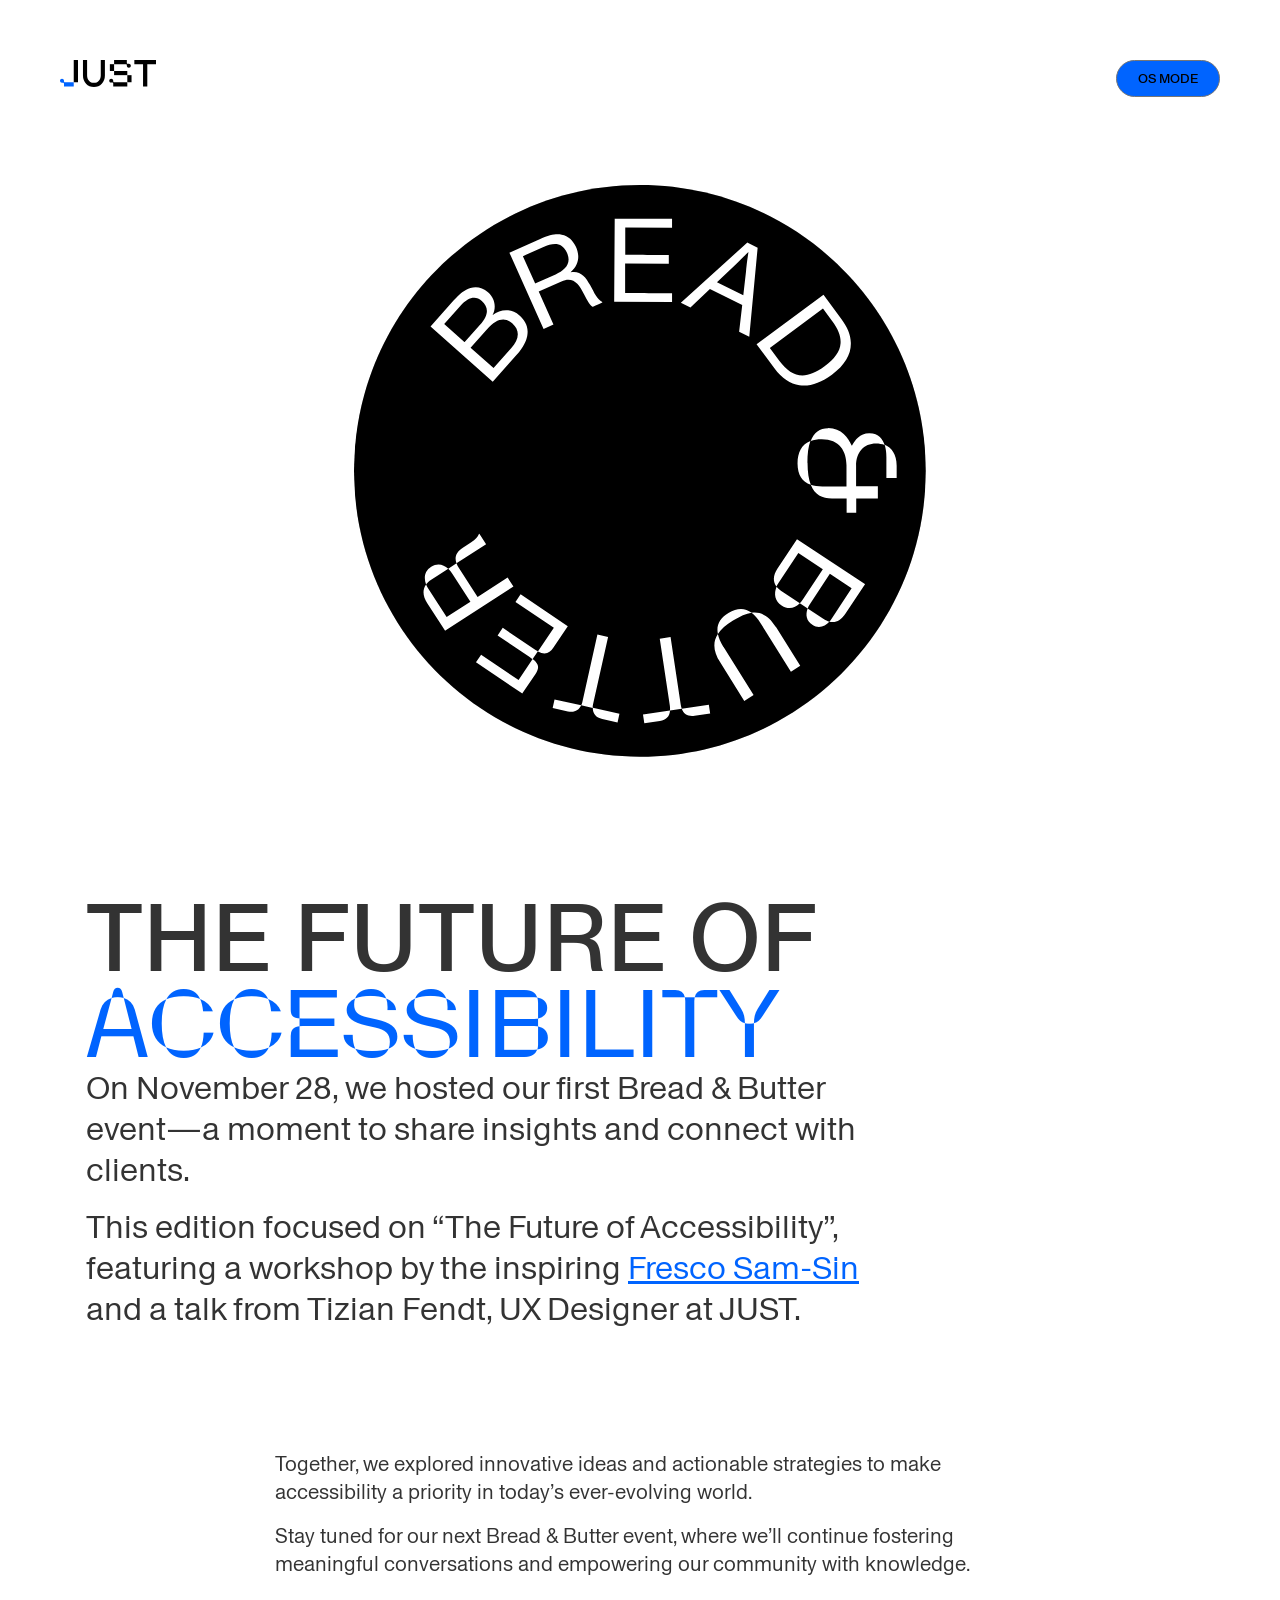
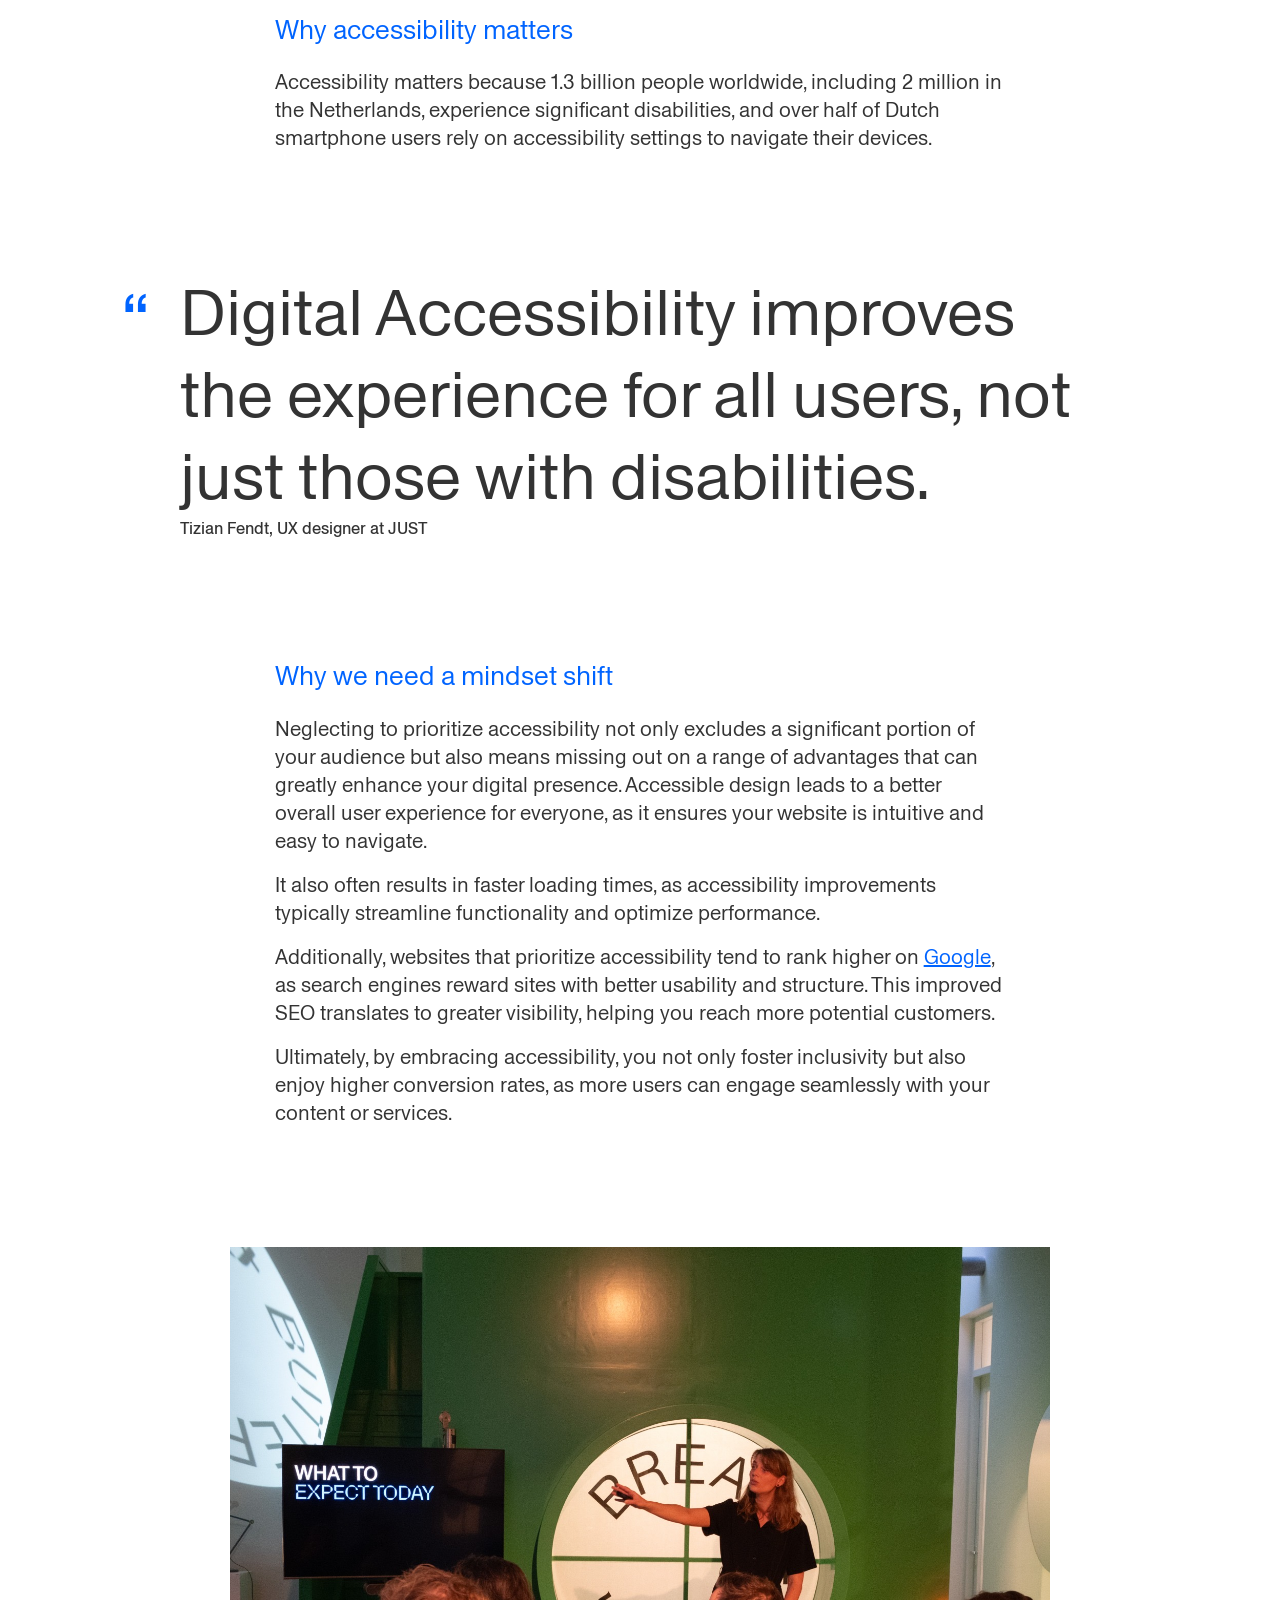
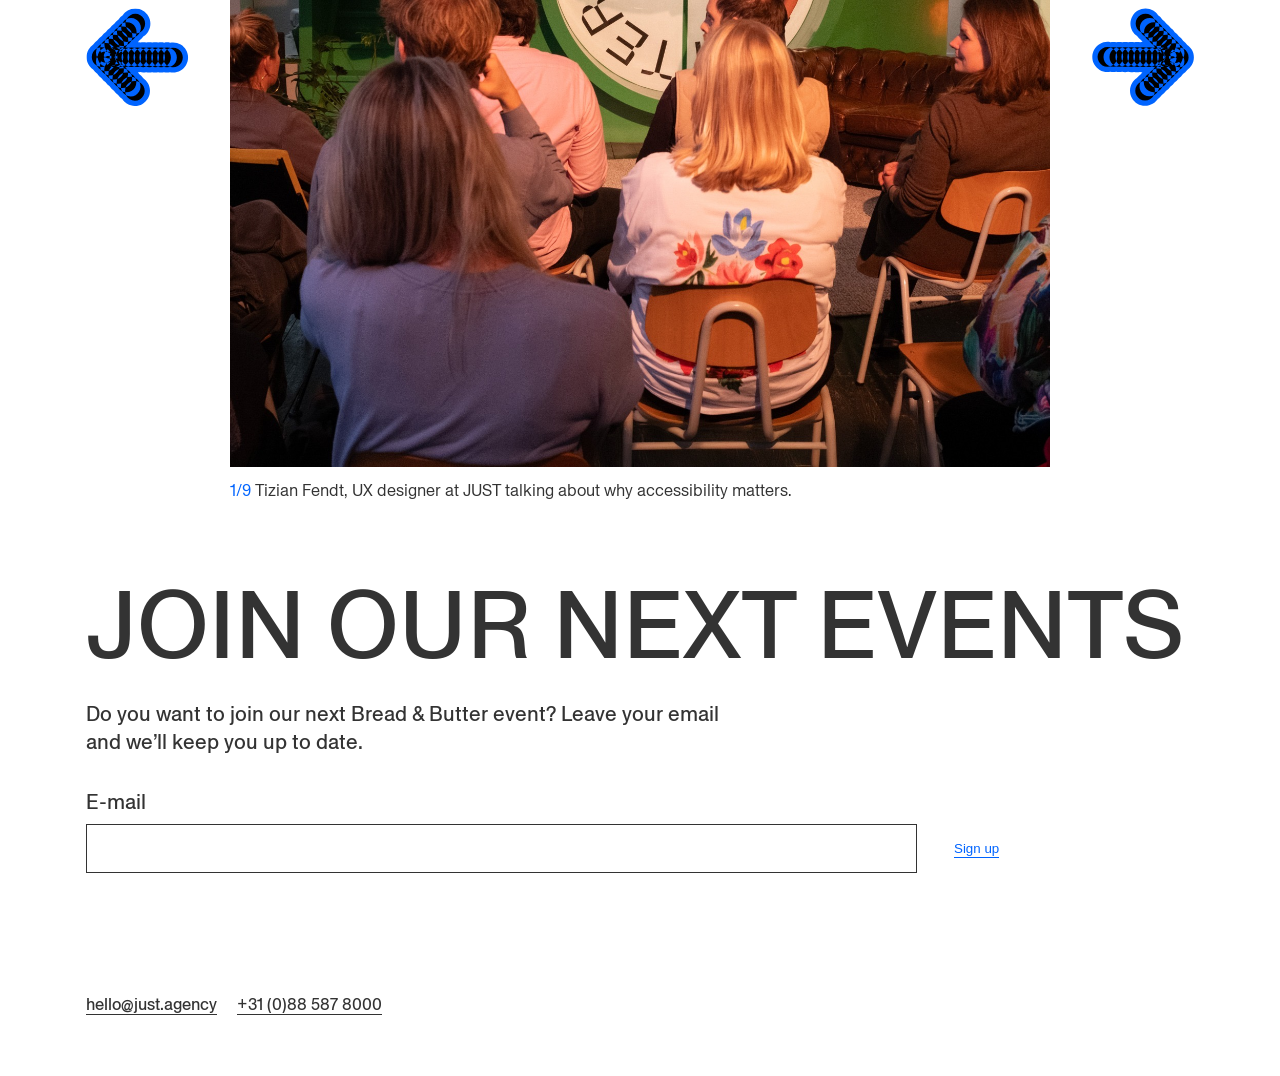
==== commit 850aa3ab: "implemented grid some more will not fix the image grid as the refactor would be too big & time costl" ====
--- a/index.html
+++ b/index.html
@@ -133,21 +133,23 @@
       </svg>
     </div>
     <main>
-      <section>
-        <h1 class="xxl">The future of <span>accessibility</span></h1>
-        <div class="lg">
-          <p>
-            On November 28, we hosted our first Bread & Butter event—a moment to
-            share insights and connect with clients.
-          </p>
-          <p>
-            This edition focused on “The Future of Accessibility”, featuring a
-            workshop by the inspiring
-            <a href="https://leidenuni.academia.edu/FSamSin/CurriculumVitae"
-              >Fresco Sam-Sin</a
-            >
-            and a talk from Tizian Fendt, UX Designer at JUST.
-          </p>
+      <section class="intro">
+        <div class="group">
+          <h1 class="xxl">The future of <span>accessibility</span></h1>
+          <div class="lg">
+            <p>
+              On November 28, we hosted our first Bread & Butter event—a moment
+              to share insights and connect with clients.
+            </p>
+            <p>
+              This edition focused on “The Future of Accessibility”, featuring a
+              workshop by the inspiring
+              <a href="https://leidenuni.academia.edu/FSamSin/CurriculumVitae"
+                >Fresco Sam-Sin</a
+              >
+              and a talk from Tizian Fendt, UX Designer at JUST.
+            </p>
+          </div>
         </div>
         <div class="sm">
           <p>
@@ -172,7 +174,6 @@
       </section>
       <figure class="quote-container">
         <blockquote class="xl">
-          <span>“</span>
           <p>
             Digital Accessibility improves the experience for all users, not
             just those with disabilities.
@@ -209,7 +210,6 @@
       </article>
       <figure class="slider">
         <button class="minimal">
-          <span>previous slide</span>
           <svg
             viewBox="0 0 156 150"
             fill="none"
@@ -237,7 +237,6 @@
           <img src="./assets/Images/slide9.JPG" alt="" />
         </div>
         <button class="minimal">
-          <span>next slide</span>
           <svg
             viewBox="0 0 156 150"
             fill="none"
@@ -264,12 +263,14 @@
           Do you want to join our next Bread & Butter event? Leave your email
           and we’ll keep you up to date.
         </p>
-        <div>
+        <div class="wrapper">
           <label for="email">E-mail</label>
           <div>
             <input type="email" name="email" id="email" required />
-            <button type="submit" class="secondary-color">Sign up</button>
+            <span></span>
+            <input type="submit" class="secondary-color" value="Sign up">
           </div>
+          <p></p>
         </div>
       </form>
     </main>
--- a/styling/base.css
+++ b/styling/base.css
@@ -17,7 +17,7 @@
   box-sizing: border-box;
 }
 
-html{
+html {
   scroll-behavior: smooth;
 }
 /* default theme */
@@ -38,6 +38,8 @@
   --secondary: var(--yellow);
   --selection: var(--orange);
   --selection-color: var(--dark-gray);
+
+  --custom-hover: var(--white);
 
   /* fonts */
   --anti-font: Antique;
@@ -65,7 +67,7 @@
   --line-sm: 156%;
 
   /* transition */
-  --global-transition: .3s linear;
+  --global-transition: 0.3s linear;
   /* styling */
   background: var(--background);
   color: var(--primary);
@@ -134,10 +136,18 @@
   font-size: var(--text-minimal);
 }
 
-a {
+a,
+button,
+input[type="submit"] {
   color: var(--secondary);
-  transition: color var(--global-transition);
   text-decoration: underline;
+  transition-delay: 0.25s;
+  &:hover {
+    transition: 0s;
+    &:not(footer a) {
+      color: var(--primary);
+    }
+  }
 }
 
 span,
@@ -147,10 +157,10 @@
 }
 
 .primary-color {
-  color: var(--primary)
+  color: var(--primary);
 }
 
-::selection{
+::selection {
   background-color: var(--selection);
   color: var(--selection-color);
-}+}
--- a/styling/main.css
+++ b/styling/main.css
@@ -1,6 +1,21 @@
 body {
   /* max rotation for the b&b logo */
-  --rotation: 360deg;
+  --rotation: 0deg;
+}
+
+/* simple way of removing animation, transitions and transformations */
+*:not(svg),
+* > *:not(svg) {
+  @media (prefers-reduced-motion) {
+    transform: none !important;
+    transition: none !important;
+    animation: none !important;
+  }
+}
+
+*:focus {
+  outline: 3px auto var(--primary);
+  outline-offset: 0.25rem;
 }
 
 body > .container {
@@ -31,7 +46,7 @@
         fill: var(--theme-text);
       }
     }
-    transform: rotate(0deg);
+    transform: rotate(360deg);
     animation: spin-it 20s linear infinite;
     @media (prefers-reduced-motion) {
       animation: none;
@@ -64,7 +79,7 @@
   > * {
     grid-column: 1 / -1;
     & + * {
-      margin-top: 3.75rem;
+      margin-top: calc(3.75rem + 1.5ch);
       @media (min-width: 768px) {
         margin-top: 5rem;
       }
@@ -100,13 +115,9 @@
       &:nth-child(3) {
         /* random color here */
         fill: var(--secondary);
-        transition: fill var(--global-transition);
-      }
-    }
-  }
-}
-
-main {
+      }
+    }
+  }
 }
 
 /* simulating a <br/> tag */
@@ -123,6 +134,12 @@
   font-family: var(--anti-font);
   appearance: none;
   text-align: center;
+  transition-delay: 0.3s;
+  &:hover {
+    transition: 0s;
+    background: var(--background);
+    color: var(--secondary);
+  }
 }
 
 article h2 + p {
@@ -132,6 +149,7 @@
 .quote-container {
   display: flex;
   flex-direction: column;
+  position: relative;
   blockquote {
     display: flex;
     flex-direction: column;
@@ -145,9 +163,18 @@
     font-size: var(--text-xs);
     font-family: var(--anti-light-font);
   }
+  &::before {
+    content: "“";
+    position: absolute;
+    left: 0;
+    top: -1.5ch;
+    color: var(--secondary);
+    font-size: var(--text-xl);
+  }
 }
 
 .slider {
+  max-height: 95vh;
   display: grid;
   position: relative;
   align-items: center;
@@ -156,6 +183,8 @@
   grid-template-areas:
     "arrow-left slider arrow-right"
     ". caption .";
+  gap: 0.75rem 0;
+  justify-content: space-between;
   button {
     cursor: pointer;
     display: flex;
@@ -170,27 +199,34 @@
     position: absolute;
     right: 0;
     gap: 1rem;
-    &:hover{
-      svg{
-        scale: .9;
+    &:hover {
+      svg {
+        scale: 0.9;
+      }
+    }
+    &:active {
+      transition: 0;
+      svg {
+        scale: 1.1;
       }
     }
     /* move transitions and animations up */
     svg {
-      width: clamp(4rem, 8vw, 160px);
-      transition: 0.4s ease;
+      width: clamp(4rem, 8vw, 10rem);
+      transition: 0.1s ease-in-out;
       path {
         &:first-of-type {
           fill: var(--secondary);
         }
       }
-      &:hover {
-        scale: .9;
-        path {
+    }
+    &:hover {
+      path {
+        &:first-of-type {
+          fill: transparent;
+        }
+        &:last-of-type {
           fill: var(--secondary);
-          &:last-of-type {
-            fill: transparent;
-          }
         }
       }
     }
@@ -211,22 +247,42 @@
     }
   }
   .container {
+    height: 100%;
     grid-area: slider;
     position: relative;
     overflow-x: scroll;
     scrollbar-width: none;
+    overflow-y: hidden;
     scroll-snap-type: x mandatory;
+    scroll-behavior: smooth;
     max-width: 52rem;
     display: flex;
     gap: 1rem;
+    aspect-ratio: 1;
+    &:hover {
+      cursor: grab;
+    }
+    &:active {
+      cursor: w-resize;
+    }
     img {
+      position: relative;
+      transition: 0.5s ease;
       width: 100%;
-      flex: 0 0 100%; /* Makes each image take full width of container */
-      scroll-snap-align: start; /* Added this to make images snap */
+      flex: 0 0 100%;
+      scroll-snap-align: start;
       aspect-ratio: 1;
+      transform: translate(0, 6rem);
+      &.active {
+        transform: translate(0, 0rem);
+        & ~ img {
+          transform: translate(0, -6rem);
+        }
+      }
     }
   }
   figcaption {
+    height: auto;
     grid-area: caption;
     font-size: 1rem;
     font-family: var(--anti-light-font);
@@ -245,19 +301,32 @@
   }
   div {
     input {
-      margin-top: 0.5rem;
-      background: transparent;
-      color: var(--primary);
-      border: 1px solid var(--primary);
-      padding: 1rem 1.5rem;
-      width: 75%;
-      margin-right: 2rem;
-    }
-    button {
-      text-decoration: underline;
-      text-underline-offset: 0.25rem;
-      border: none;
-      background: transparent;
+      &[type="email"] {
+        position: relative;
+        margin-top: 0.5rem;
+        background: transparent;
+        color: var(--primary);
+        border: 1px solid var(--primary);
+        padding: 1rem 1.5rem;
+        width: 75%;
+        margin-right: 2rem;
+      }
+      &[type="submit"] {
+        cursor: pointer;
+        border: none;
+        text-underline-offset: 0.25rem;
+        padding-bottom: 0.25rem;
+        background: transparent;
+        transition: 0s;
+        transition-delay: .3s;
+      }
+      &:active,
+      &:focus {
+        border-color: var(--secondary);
+      }
+      &:user-invalid {
+        border-color: #ff5252;
+      }
     }
   }
 }
@@ -277,12 +346,55 @@
     margin-top: 7.5rem;
     padding: 0 5.375rem;
   }
-  a {
+  > a {
     color: var(--primary);
     text-underline-offset: 0.25rem;
-  }
-}
+    &:hover{
+      color: var(--secondary);
+    }
+  }
+}
+
+.intro .group ~ * {
+  margin-top: 2.25rem;
+}
+
 @media screen and (min-width: 768px) {
+  main {
+    grid-template-columns: repeat(12, 1fr);
+    article {
+      grid-column: 3 / 11;
+    }
+  }
+  .quote-container {
+    grid-column: 2 / 12;
+    &::before {
+      left: -1.5ch;
+      top: 0;
+    }
+  }
+  .intro {
+    display: grid;
+    grid-template-columns: subgrid;
+    grid-auto-rows: max-content;
+    .group {
+      grid-column: 1 / 10;
+      & + * {
+        margin-top: 2.25rem;
+      }
+      & ~ * {
+        margin-top: 2.25rem;
+        grid-column: 3 / 11;
+      }
+    }
+  }
 }
 @media screen and (min-width: 1024px) {
-}
+  .intro {
+    .group {
+      & + * {
+        margin-top: 7.5rem;
+      }
+    }
+  }
+}
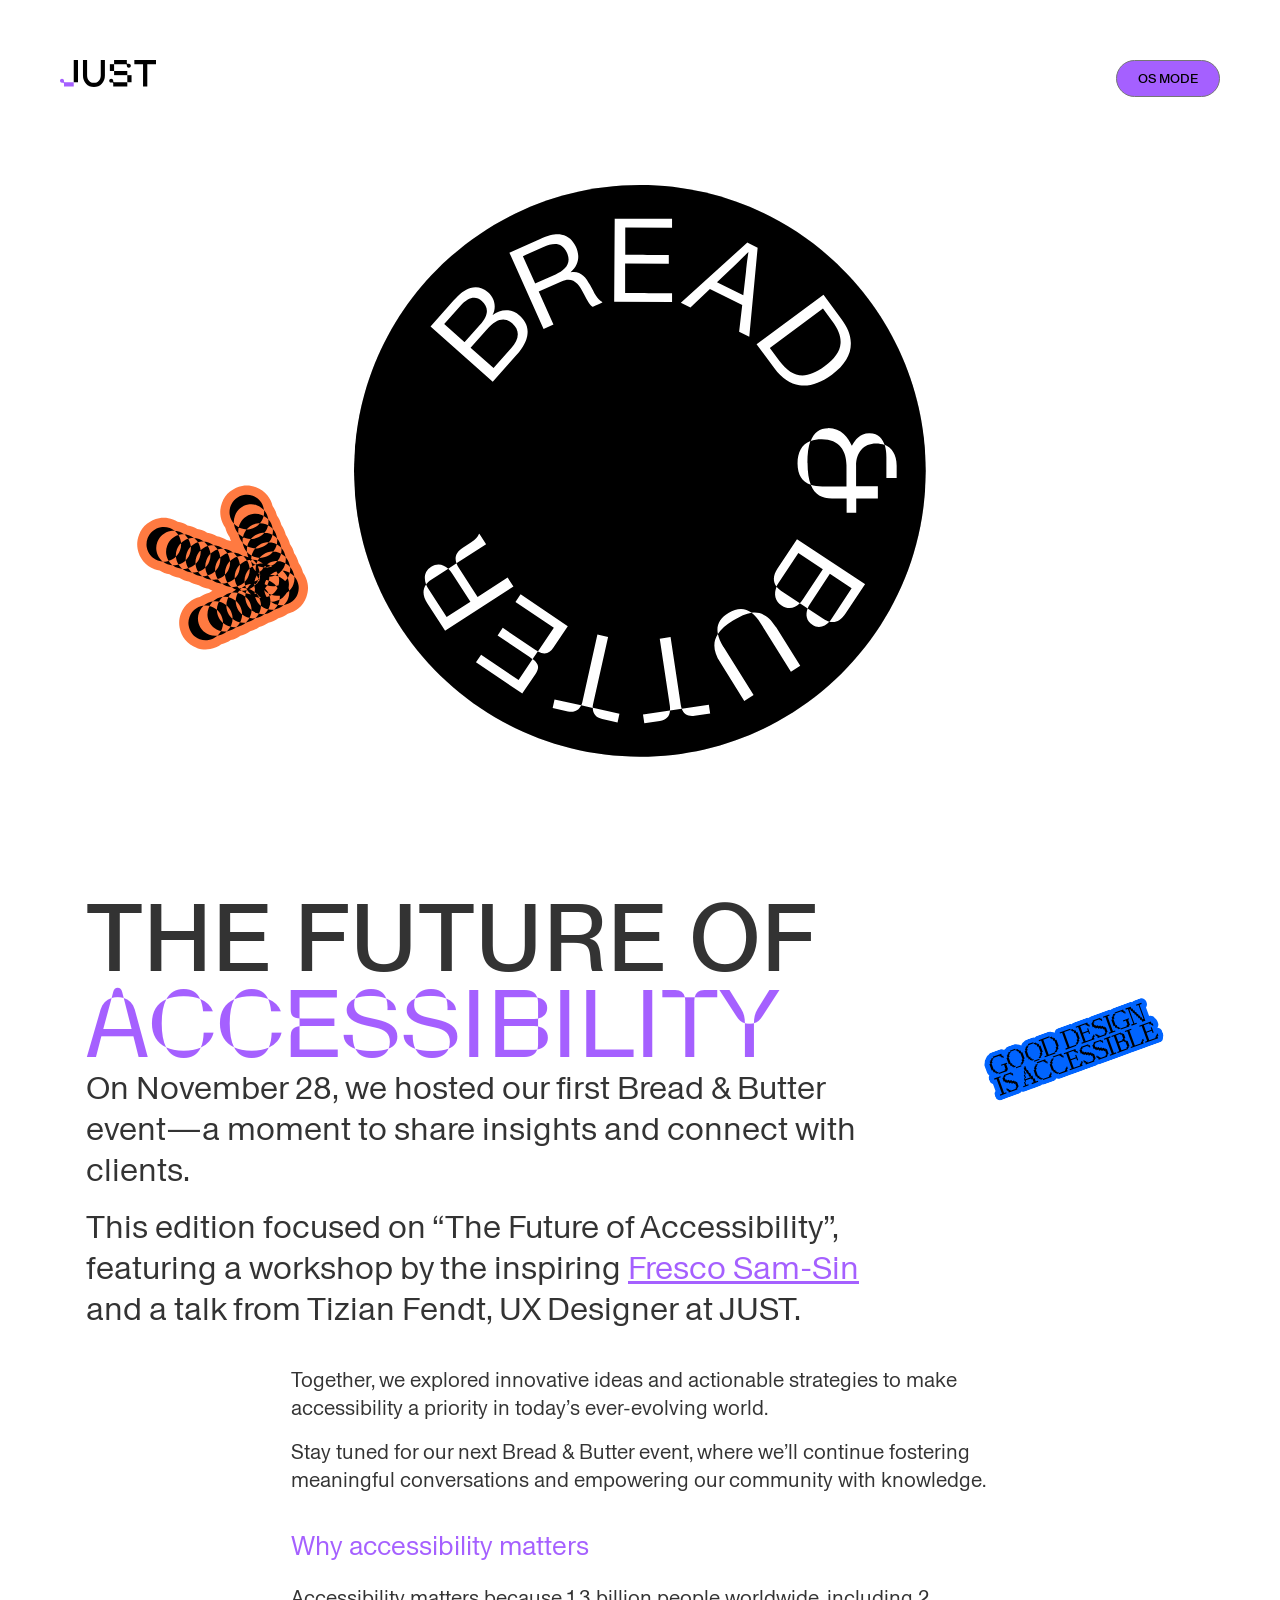
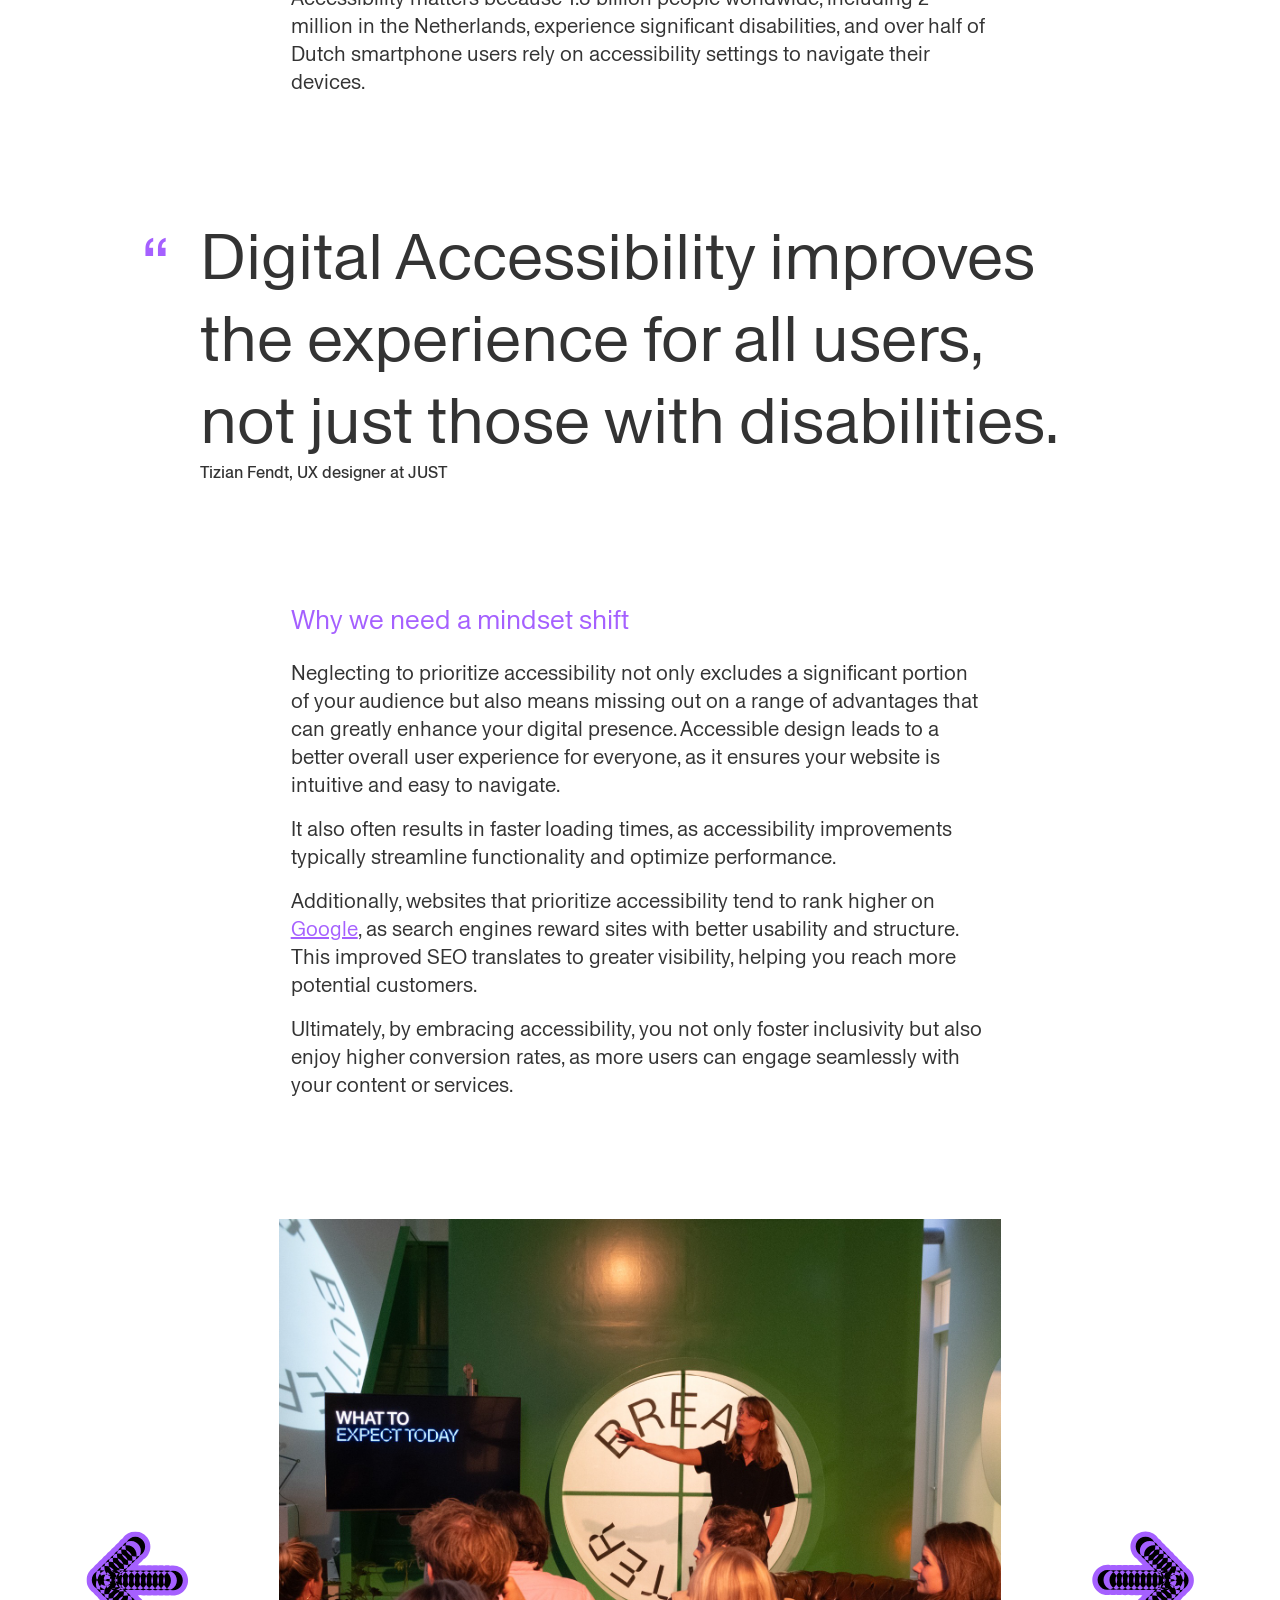
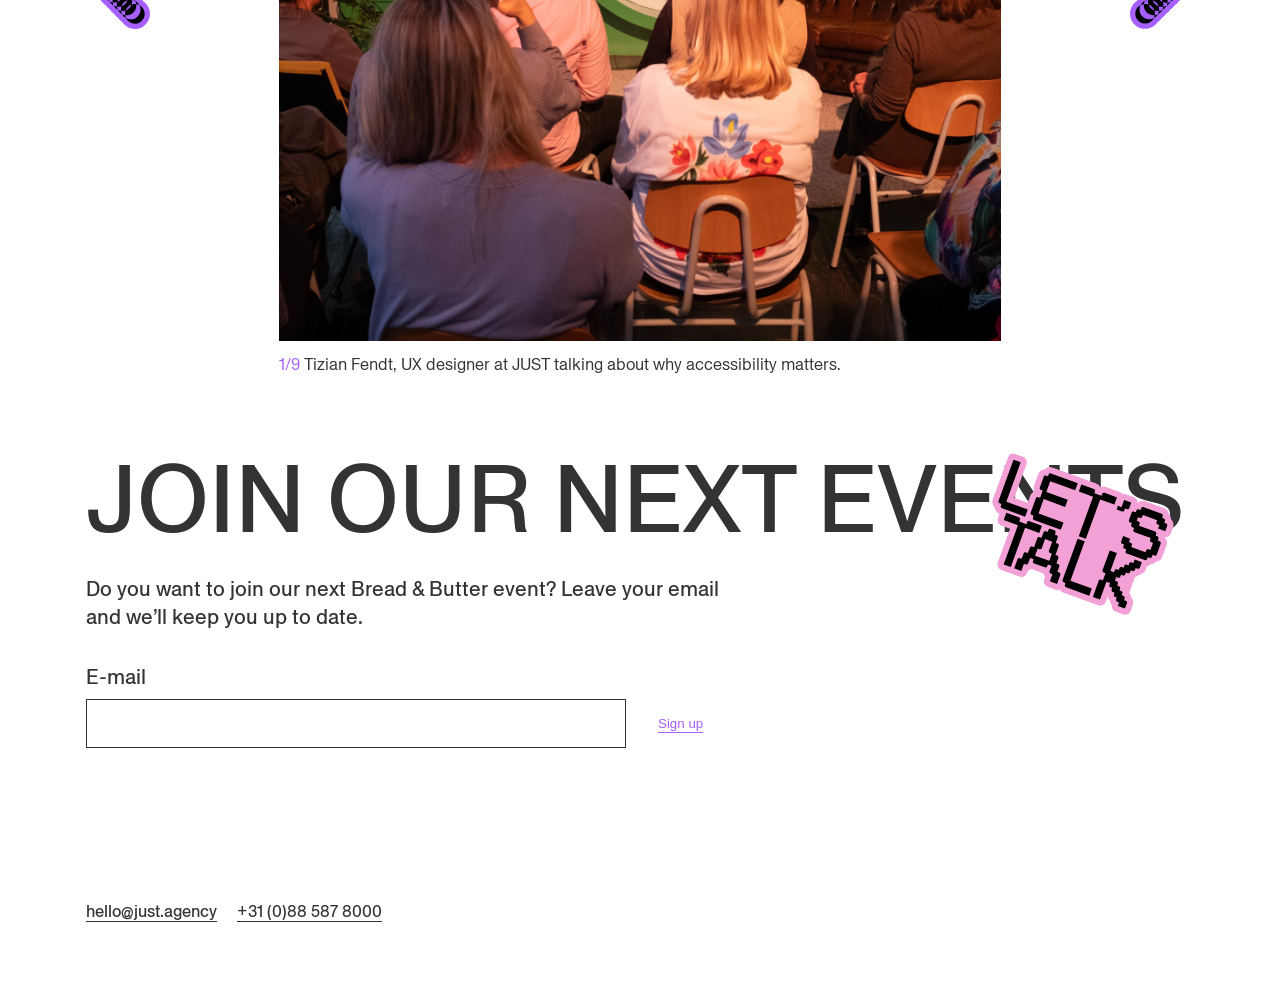
==== commit 94d53639: "stickers and gridding refactored slider to grid anyway  changed all stickers to numbered for js reas" ====
--- a/index.html
+++ b/index.html
@@ -67,6 +67,9 @@
     </nav>
     <!-- b&b -->
     <div class="container">
+      <div class="sticker">
+        <img src="./assets/Stickers/sticker12.svg" alt="" />
+      </div>
       <svg
         id="circle"
         viewBox="0 0 423 423"
@@ -134,6 +137,9 @@
     </div>
     <main>
       <section class="intro">
+        <div class="sticker">
+          <img src="./assets/Stickers/sticker3.svg" alt="" />
+        </div>
         <div class="group">
           <h1 class="xxl">The future of <span>accessibility</span></h1>
           <div class="lg">
@@ -209,7 +215,7 @@
         </p>
       </article>
       <figure class="slider">
-        <button class="minimal">
+        <button>
           <svg
             viewBox="0 0 156 150"
             fill="none"
@@ -236,21 +242,21 @@
           <img src="./assets/Images/slide8.JPG" alt="" />
           <img src="./assets/Images/slide9.JPG" alt="" />
         </div>
-        <button class="minimal">
-          <svg
-            viewBox="0 0 156 150"
-            fill="none"
-            xmlns="http://www.w3.org/2000/svg"
-          >
-            <path
-              d="M80.8897 149.05H80.7397C76.5597 149.02 72.6597 147.95 69.1397 145.86C65.6897 143.77 62.9597 140.96 60.9497 137.49C58.9097 134.05 57.8697 130.13 57.8997 125.93C57.9197 121.73 59.0097 117.83 61.1297 114.34C62.9397 111.29 65.3697 108.74 68.3397 106.79C70.0497 104.26 72.2197 102.11 74.7897 100.41C75.4097 99.4995 76.0897 98.6495 76.8097 97.8495C75.5597 97.7995 74.3397 97.6495 73.1397 97.4095C71.6697 97.6895 70.1597 97.8195 68.6097 97.8195C67.0597 97.8195 65.5497 97.6595 64.0797 97.3595C62.6197 97.6395 61.0797 97.7595 59.5497 97.7695C57.9997 97.7695 56.4897 97.6095 55.0197 97.3095C53.5597 97.5895 52.0397 97.7195 50.4897 97.7195C48.9397 97.7195 47.4297 97.5595 45.9597 97.2595C44.4897 97.5395 42.9897 97.6695 41.4297 97.6695C39.8797 97.6695 38.3697 97.5095 36.8997 97.2095C35.4297 97.4895 33.9197 97.6195 32.3697 97.6195C30.8197 97.6195 29.3097 97.4595 27.8397 97.1595C26.3797 97.4395 24.8497 97.5695 23.3097 97.5695C19.1297 97.5395 15.2297 96.4695 11.7097 94.3795C8.27974 92.2995 5.55974 89.5395 3.54974 86.1495C1.43974 82.5195 0.419742 78.6095 0.439742 74.4395C0.459742 70.2395 1.54974 66.3395 3.66974 62.8495C5.67974 59.4695 8.44974 56.6995 11.8597 54.6895C15.4697 52.5995 19.3597 51.6195 23.5597 51.5995C25.1097 51.5995 26.6197 51.7595 28.0897 52.0595C29.5597 51.7795 31.0697 51.6595 32.6297 51.6495C34.1797 51.6495 35.6897 51.8095 37.1597 52.1095C38.6297 51.8295 40.1397 51.7095 41.6997 51.6995C43.2497 51.6995 44.7597 51.8595 46.2297 52.1595C47.6997 51.8795 49.1997 51.7495 50.7597 51.7495C52.3097 51.7495 53.8197 51.9095 55.2897 52.2095C56.7597 51.9295 58.2897 51.8095 59.8297 51.7995C61.3797 51.7995 62.8897 51.9595 64.3597 52.2595C65.8397 51.9795 67.3397 51.8495 68.8997 51.8495C70.4497 51.8495 71.9597 52.0095 73.4297 52.3095C74.6197 52.0795 75.8397 51.9495 77.0797 51.9095C76.3397 51.0795 75.6497 50.1995 75.0297 49.2695C72.4797 47.5195 70.3497 45.3695 68.6697 42.8195C65.7597 40.8295 63.3997 38.3195 61.6197 35.3095C59.5297 31.6995 58.4997 27.7895 58.5297 23.6095C58.5497 19.4095 59.6397 15.5095 61.7597 12.0195C63.7697 8.63953 66.5397 5.86953 69.9497 3.85953C73.5197 1.78953 77.3797 0.769531 81.4997 0.769531C81.5497 0.769531 81.5997 0.769531 81.6497 0.769531C85.8497 0.789531 89.7497 1.87953 93.2397 3.99953C96.2497 5.78953 98.7797 8.20953 100.72 11.1595C103.22 12.8395 105.34 14.9695 107.04 17.5095C109.6 19.2195 111.78 21.3995 113.5 23.9995C116.08 25.7395 118.26 27.9695 119.98 30.6295C122.39 32.2995 124.44 34.3995 126.09 36.8795C128.53 38.5295 130.61 40.6095 132.28 43.0795C134.9 44.8395 137.1 47.0795 138.84 49.7495C141.35 51.4595 143.48 53.6395 145.17 56.2295C148.02 58.1695 150.38 60.7195 152.16 63.7795C154.2 67.2195 155.24 71.1295 155.21 75.3395C155.19 79.5195 154.11 83.4195 152.02 86.9395C150.2 89.9295 147.86 92.3795 145.01 94.2895C143.29 96.8495 141.15 98.9895 138.62 100.69C136.87 103.32 134.64 105.54 131.97 107.3C130.27 109.74 128.17 111.79 125.71 113.42C124.04 115.88 121.97 117.94 119.53 119.6C117.78 122.24 115.58 124.43 112.97 126.16C111.21 128.74 109.03 130.88 106.43 132.58C104.69 135.11 102.54 137.21 99.9797 138.89C98.0297 141.8 95.4497 144.21 92.3397 146.01C88.9297 148.03 85.0697 149.07 80.9297 149.07L80.8897 149.05Z"
-              fill="#FF7A41"
-            />
-            <path
-              d="M47.5103 74.7303C47.5303 71.9803 46.8703 69.4804 45.5303 67.2304C44.2003 64.9204 42.3803 63.0903 40.0903 61.7303C37.8503 60.3703 35.3603 59.6803 32.6103 59.6603C29.8603 59.6403 27.3403 60.3003 25.0303 61.6403C22.7703 62.9703 20.9703 64.7903 19.6003 67.0803C18.2403 69.3203 17.5503 71.8103 17.5303 74.5603C17.5103 77.3103 18.1703 79.8303 19.5103 82.1403C20.8503 84.4003 22.6303 86.2003 24.8703 87.5603C27.1603 88.9203 29.6803 89.6103 32.4203 89.6303C35.1703 89.6503 37.6703 88.9903 39.9203 87.6503C42.2303 86.3203 44.0603 84.5303 45.4203 82.2903C46.7803 80.0003 47.4703 77.4803 47.4903 74.7403L47.5103 74.7303ZM56.5703 74.7803C56.5503 77.5303 55.8603 80.0403 54.5003 82.3303C53.1403 84.5703 51.3103 86.3603 49.0003 87.6903C46.7403 89.0203 44.2403 89.6803 41.5003 89.6703C38.7503 89.6503 36.2403 88.9603 33.9503 87.6003C31.7103 86.2403 29.9203 84.4303 28.5903 82.1703C27.2603 79.8603 26.6003 77.3403 26.6103 74.5903C26.6303 71.8403 27.3103 69.3503 28.6803 67.1103C30.0403 64.8203 31.8503 63.0103 34.1103 61.6703C36.4203 60.3403 38.9403 59.6803 41.6903 59.6903C44.4403 59.7103 46.9303 60.4003 49.1703 61.7603C51.4603 63.1203 53.2703 64.9603 54.6103 67.2603C55.9503 69.5203 56.6003 72.0203 56.5903 74.7603L56.5703 74.7803ZM65.6303 74.8303C65.6503 72.0803 64.9903 69.5803 63.6503 67.3303C62.3203 65.0203 60.5003 63.1903 58.2103 61.8303C55.9703 60.4703 53.4803 59.7803 50.7303 59.7603C47.9803 59.7403 45.4603 60.4003 43.1503 61.7403C40.8903 63.0803 39.0903 64.8903 37.7203 67.1803C36.3603 69.4203 35.6703 71.9103 35.6503 74.6603C35.6303 77.4103 36.2903 79.9303 37.6303 82.2403C38.9703 84.5003 40.7503 86.3003 42.9903 87.6703C45.2803 89.0303 47.8003 89.7203 50.5403 89.7403C53.2903 89.7603 55.7903 89.1003 58.0403 87.7603C60.3503 86.4303 62.1803 84.6403 63.5403 82.4003C64.9003 80.1103 65.5903 77.5903 65.6103 74.8503L65.6303 74.8303ZM92.8203 74.9903C92.8003 77.7403 92.1103 80.2503 90.7503 82.5403C89.3903 84.7803 87.5603 86.5703 85.2503 87.9003C82.9903 89.2403 80.4903 89.8903 77.7503 89.8803C75.0003 89.8603 72.4903 89.1703 70.2003 87.8103C67.9603 86.4503 66.1703 84.6403 64.8403 82.3903C63.5103 80.0803 62.8503 77.5603 62.8603 74.8103C62.8803 72.0603 63.5703 69.5703 64.9303 67.3303C66.2903 65.0403 68.1003 63.2303 70.3603 61.8903C72.6703 60.5603 75.1903 59.9003 77.9403 59.9103C80.6903 59.9303 83.1803 60.6203 85.4203 61.9803C87.7103 63.3403 89.5203 65.1804 90.8603 67.4804C92.2003 69.7404 92.8503 72.2403 92.8403 74.9803L92.8203 74.9903ZM101.88 75.0403C101.9 72.2903 101.24 69.7903 99.9003 67.5403C98.5703 65.2303 96.7503 63.4003 94.4604 62.0403C92.2204 60.6803 89.7303 59.9903 86.9803 59.9703C84.2303 59.9503 81.7103 60.6103 79.4003 61.9503C77.1403 63.2903 75.3403 65.1003 73.9703 67.3903C72.6103 69.6303 71.9203 72.1203 71.9003 74.8703C71.8803 77.6203 72.5403 80.1403 73.8803 82.4503C75.2203 84.7103 77.0003 86.5103 79.2403 87.8803C81.5303 89.2403 84.0503 89.9303 86.7903 89.9503C89.5403 89.9703 92.0403 89.3103 94.2903 87.9703C96.6003 86.6403 98.4303 84.8503 99.7903 82.6103C101.15 80.3203 101.84 77.8003 101.86 75.0603L101.88 75.0403ZM74.6903 74.8803C74.6703 77.6303 73.9803 80.1403 72.6203 82.4303C71.2603 84.6703 69.4303 86.4603 67.1203 87.7903C64.8603 89.1303 62.3603 89.7803 59.6203 89.7703C56.8703 89.7503 54.3603 89.0603 52.0703 87.7003C49.8303 86.3403 48.0403 84.5303 46.7103 82.2703C45.3803 79.9603 44.7203 77.4403 44.7303 74.6903C44.7503 71.9403 45.4403 69.4503 46.8003 67.2103C48.1603 64.9203 49.9703 63.1103 52.2303 61.7703C54.5303 60.4403 57.0603 59.7803 59.8103 59.7903C62.5603 59.8103 65.0503 60.5003 67.2903 61.8603C69.5803 63.2203 71.3903 65.0603 72.7303 67.3603C74.0603 69.6203 74.7204 72.1203 74.7104 74.8603L74.6903 74.8803ZM83.7503 74.9303C83.7703 72.1803 83.1103 69.6803 81.7703 67.4303C80.4403 65.1203 78.6203 63.2903 76.3303 61.9303C74.0903 60.5703 71.6003 59.8803 68.8503 59.8603C66.1003 59.8403 63.5803 60.5003 61.2703 61.8403C59.0103 63.1703 57.2103 64.9903 55.8403 67.2803C54.4803 69.5203 53.7903 72.0103 53.7703 74.7603C53.7503 77.5103 54.4103 80.0303 55.7503 82.3403C57.0903 84.6003 58.8703 86.4003 61.1103 87.7703C63.4003 89.1303 65.9203 89.8203 68.6603 89.8403C71.4103 89.8603 73.9103 89.2003 76.1603 87.8603C78.4703 86.5303 80.3003 84.7403 81.6603 82.5003C83.0203 80.2103 83.7103 77.6903 83.7303 74.9503L83.7503 74.9303ZM129.07 75.2003C129.05 77.9503 128.36 80.4603 127 82.7503C125.64 84.9903 123.81 86.7803 121.5 88.1103C119.25 89.4403 116.74 90.1003 114 90.0903C111.25 90.0703 108.74 89.3803 106.45 88.0203C104.21 86.6603 102.42 84.8503 101.09 82.6003C99.7603 80.2903 99.1003 77.7703 99.1103 75.0203C99.1303 72.2703 99.8203 69.7803 101.18 67.5403C102.54 65.2503 104.35 63.4403 106.61 62.1003C108.92 60.7703 111.44 60.1103 114.19 60.1203C116.94 60.1403 119.43 60.8303 121.67 62.1903C123.96 63.5503 125.77 65.3903 127.11 67.6903C128.44 69.9503 129.1 72.4503 129.09 75.1903L129.07 75.2003ZM138.13 75.2503C138.15 72.5003 137.49 70.0003 136.15 67.7503C134.82 65.4403 133 63.6103 130.71 62.2503C128.47 60.8903 125.98 60.2003 123.23 60.1803C120.48 60.1603 117.96 60.8203 115.65 62.1603C113.39 63.5003 111.59 65.3103 110.22 67.6003C108.86 69.8403 108.17 72.3303 108.15 75.0803C108.13 77.8303 108.79 80.3503 110.13 82.6603C111.46 84.9203 113.25 86.7203 115.49 88.0903C117.78 89.4503 120.3 90.1403 123.04 90.1603C125.79 90.1803 128.29 89.5203 130.54 88.1803C132.85 86.8503 134.68 85.0603 136.04 82.8203C137.4 80.5303 138.09 78.0103 138.11 75.2703L138.13 75.2503ZM110.94 75.0903C110.92 77.8403 110.23 80.3503 108.87 82.6403C107.51 84.8803 105.68 86.6703 103.37 88.0003C101.12 89.3403 98.6103 89.9903 95.8703 89.9803C93.1203 89.9603 90.6103 89.2703 88.3203 87.9103C86.0803 86.5503 84.2904 84.7403 82.9604 82.4803C81.6303 80.1703 80.9703 77.6503 80.9803 74.9003C81.0003 72.1503 81.6903 69.6603 83.0503 67.4203C84.4103 65.1303 86.2203 63.3203 88.4803 61.9803C90.7903 60.6503 93.3103 59.9903 96.0603 60.0003C98.8103 60.0203 101.3 60.7103 103.54 62.0703C105.83 63.4303 107.64 65.2703 108.97 67.5703C110.31 69.8303 110.97 72.3303 110.95 75.0703L110.94 75.0903ZM120 75.1403C120.02 72.3903 119.36 69.8903 118.02 67.6403C116.69 65.3303 114.87 63.5003 112.58 62.1403C110.34 60.7803 107.85 60.0903 105.1 60.0703C102.35 60.0503 99.8303 60.7103 97.5203 62.0503C95.2603 63.3803 93.4603 65.2003 92.0903 67.4903C90.7303 69.7303 90.0403 72.2203 90.0203 74.9703C90.0003 77.7203 90.6603 80.2403 92.0003 82.5503C93.3403 84.8103 95.1203 86.6103 97.3603 87.9803C99.6503 89.3403 102.17 90.0303 104.91 90.0503C107.66 90.0703 110.16 89.4103 112.41 88.0703C114.72 86.7403 116.55 84.9503 117.91 82.7103C119.27 80.4203 119.96 77.9003 119.98 75.1603L120 75.1403ZM147.19 75.3003C147.17 78.0503 146.48 80.5603 145.12 82.8503C143.76 85.0903 141.93 86.8803 139.62 88.2103C137.37 89.5503 134.86 90.2003 132.12 90.1903C129.37 90.1703 126.86 89.4803 124.57 88.1203C122.33 86.7603 120.54 84.9503 119.21 82.6903C117.88 80.3803 117.22 77.8603 117.23 75.1103C117.25 72.3603 117.94 69.8703 119.3 67.6303C120.66 65.3403 122.47 63.5303 124.72 62.1903C127.03 60.8603 129.55 60.2003 132.3 60.2103C135.05 60.2303 137.54 60.9203 139.78 62.2803C142.07 63.6403 143.88 65.4803 145.22 67.7803C146.55 70.0403 147.21 72.5403 147.2 75.2803L147.19 75.3003ZM95.8803 126.16C95.8603 128.91 95.1703 131.4 93.8103 133.64C92.4503 135.93 90.6103 137.74 88.3103 139.08C86.0503 140.42 83.5503 141.07 80.8103 141.06C78.0603 141.04 75.5503 140.35 73.2603 138.99C71.0203 137.63 69.2303 135.8 67.9003 133.49C66.5703 131.24 65.9103 128.73 65.9203 125.99C65.9403 123.24 66.6303 120.75 67.9903 118.51C69.3503 116.22 71.1603 114.41 73.4203 113.07C75.7303 111.73 78.2503 111.08 81.0003 111.09C83.7503 111.11 86.2403 111.8 88.4803 113.16C90.7703 114.52 92.5803 116.35 93.9203 118.66C95.2603 120.91 95.9103 123.42 95.9003 126.16H95.8803ZM140.79 81.7003C140.81 78.9503 140.15 76.4503 138.81 74.2003C137.47 71.8903 135.66 70.0604 133.37 68.7004C131.13 67.3404 128.64 66.6503 125.89 66.6303C123.14 66.6103 120.62 67.2703 118.31 68.6103C116.06 69.9403 114.25 71.7603 112.88 74.0503C111.52 76.2903 110.83 78.7803 110.81 81.5303C110.79 84.2803 111.45 86.8003 112.79 89.1103C114.12 91.3703 115.91 93.1703 118.15 94.5403C120.44 95.9003 122.96 96.5903 125.7 96.6103C128.45 96.6303 130.95 95.9703 133.2 94.6303C135.51 93.3003 137.34 91.5103 138.7 89.2703C140.06 86.9803 140.75 84.4603 140.77 81.7203L140.79 81.7003ZM134.46 88.1003C134.44 90.8503 133.73 93.3603 132.32 95.6503C130.96 97.8903 129.15 99.6803 126.9 101.01C124.64 102.34 122.14 103.01 119.4 102.99C116.65 102.97 114.14 102.28 111.85 100.92C109.61 99.5603 107.82 97.7503 106.49 95.4903C105.15 93.1803 104.49 90.6603 104.51 87.9103C104.53 85.1603 105.22 82.6703 106.58 80.4303C107.94 78.1403 109.75 76.3303 112.01 74.9903C114.31 73.6603 116.84 73.0003 119.59 73.0103C122.34 73.0303 124.83 73.7203 127.07 75.0803C129.31 76.4403 131.1 78.2703 132.43 80.5803C133.81 82.8403 134.5 85.3403 134.48 88.0803L134.46 88.1003ZM127.98 94.3503C128 91.6003 127.34 89.1003 126 86.8503C124.67 84.5403 122.85 82.7103 120.56 81.3503C118.32 79.9903 115.83 79.3003 113.08 79.2803C110.33 79.2603 107.81 79.9203 105.5 81.2603C103.25 82.6003 101.44 84.4103 100.07 86.7003C98.7103 88.9403 98.0203 91.4303 98.0003 94.1803C97.9803 96.9303 98.6403 99.4503 99.9803 101.76C101.32 104.01 103.1 105.82 105.34 107.18C107.63 108.54 110.15 109.23 112.89 109.25C115.64 109.27 118.14 108.61 120.39 107.27C122.7 105.94 124.53 104.15 125.89 101.91C127.25 99.6203 127.94 97.1003 127.96 94.3603L127.98 94.3503ZM121.58 100.68C121.56 103.43 120.87 105.94 119.51 108.23C118.15 110.47 116.32 112.26 114.01 113.59C111.76 114.93 109.25 115.58 106.51 115.57C103.76 115.55 101.25 114.86 98.9604 113.5C96.7204 112.14 94.9303 110.33 93.6003 108.07C92.2703 105.76 91.6103 103.24 91.6203 100.49C91.6403 97.7403 92.3303 95.2503 93.6903 93.0103C95.0503 90.7203 96.8603 88.9103 99.1203 87.5703C101.42 86.2403 103.95 85.5803 106.7 85.5903C109.45 85.6103 111.94 86.3003 114.18 87.6603C116.47 89.0203 118.28 90.8603 119.62 93.1603C120.95 95.4203 121.62 97.9203 121.6 100.66L121.58 100.68ZM115.25 107.08C115.27 104.33 114.61 101.83 113.27 99.5803C111.93 97.2703 110.12 95.4403 107.83 94.0803C105.59 92.7203 103.1 92.0303 100.35 92.0103C97.6003 91.9903 95.0803 92.6503 92.7703 93.9903C90.5103 95.3303 88.7103 97.1403 87.3403 99.4303C85.9803 101.67 85.2903 104.16 85.2703 106.91C85.2503 109.66 85.9103 112.18 87.2503 114.49C88.5803 116.74 90.3703 118.55 92.6103 119.91C94.9003 121.27 97.4203 121.96 100.16 121.98C102.91 122 105.41 121.34 107.66 120C109.97 118.66 111.8 116.88 113.16 114.64C114.52 112.35 115.21 109.83 115.23 107.09L115.25 107.08ZM108.85 113.41C108.83 116.16 108.14 118.67 106.78 120.96C105.42 123.2 103.59 124.99 101.28 126.32C99.0203 127.65 96.5203 128.32 93.7803 128.3C91.0303 128.28 88.5203 127.59 86.2303 126.23C83.9403 124.87 82.1303 123.06 80.7903 120.8C79.5103 118.49 78.8704 115.97 78.8904 113.22C78.9104 110.47 79.5703 107.98 80.8803 105.74C82.2403 103.45 84.0803 101.64 86.3803 100.3C88.6903 98.9703 91.2104 98.3103 93.9604 98.3203C96.7104 98.3403 99.2003 99.0303 101.44 100.39C103.73 101.75 105.54 103.59 106.88 105.89C108.22 108.15 108.87 110.65 108.86 113.39L108.85 113.41ZM102.37 119.74C102.39 116.99 101.73 114.49 100.39 112.24C99.0604 109.93 97.2403 108.1 94.9503 106.74C92.7103 105.38 90.2203 104.69 87.4703 104.67C84.7203 104.65 82.2004 105.31 79.8904 106.65C77.6304 107.98 75.8304 109.8 74.4604 112.09C73.1004 114.33 72.4104 116.82 72.3904 119.57C72.3704 122.32 73.0303 124.84 74.3703 127.15C75.7103 129.41 77.4903 131.21 79.7303 132.58C82.0203 133.94 84.5403 134.63 87.2803 134.65C90.0303 134.67 92.5303 134.01 94.7803 132.67C97.0903 131.34 98.9203 129.55 100.28 127.31C101.64 125.02 102.33 122.5 102.35 119.76L102.37 119.74ZM140.87 68.8004C140.89 66.0504 140.23 63.5503 138.89 61.3003C137.55 58.9903 135.74 57.1603 133.45 55.8003C131.21 54.4403 128.72 53.7503 125.97 53.7303C123.22 53.7103 120.7 54.3703 118.39 55.7103C116.13 57.0503 114.33 58.8603 112.96 61.1503C111.6 63.3903 110.91 65.8803 110.89 68.6303C110.87 71.3803 111.53 73.9003 112.87 76.2103C114.2 78.4703 115.99 80.2703 118.23 81.6303C120.52 82.9903 123.04 83.6803 125.78 83.7003C128.53 83.7203 131.03 83.0603 133.28 81.7203C135.58 80.3903 137.42 78.6003 138.78 76.3603C140.14 74.0703 140.83 71.5503 140.85 68.8103L140.87 68.8004ZM134.62 62.3203C134.6 65.0703 133.89 67.5803 132.48 69.8703C131.12 72.1103 129.31 73.9003 127.05 75.2303C124.8 76.5703 122.29 77.2203 119.55 77.2103C116.8 77.1903 114.29 76.5003 112 75.1403C109.76 73.7803 107.97 71.9703 106.64 69.7103C105.31 67.4003 104.65 64.8803 104.66 62.1303C104.68 59.3803 105.37 56.8903 106.73 54.6503C108.09 52.3603 109.9 50.5503 112.16 49.2103C114.47 47.8803 116.99 47.2203 119.74 47.2303C122.49 47.2503 124.98 47.9403 127.22 49.3003C129.46 50.6603 131.25 52.4903 132.58 54.8003C133.97 57.0603 134.65 59.5603 134.63 62.3003L134.62 62.3203ZM128.21 55.9903C128.23 53.2403 127.57 50.7403 126.23 48.4903C124.9 46.1803 123.08 44.3503 120.79 42.9903C118.55 41.6303 116.06 40.9403 113.31 40.9203C110.56 40.9003 108.04 41.5603 105.73 42.9003C103.48 44.2403 101.67 46.0503 100.3 48.3403C98.9403 50.5803 98.2503 53.0703 98.2303 55.8203C98.2103 58.5703 98.8704 61.0903 100.21 63.4003C101.55 65.6603 103.33 67.4603 105.57 68.8303C107.86 70.1903 110.38 70.8803 113.12 70.9003C115.87 70.9203 118.37 70.2603 120.62 68.9203C122.93 67.5903 124.76 65.8003 126.12 63.5603C127.48 61.2703 128.17 58.7503 128.19 56.0103L128.21 55.9903ZM121.88 49.5903C121.86 52.3403 121.18 54.8503 119.81 57.1403C118.45 59.3803 116.62 61.1703 114.31 62.5003C112.05 63.8403 109.55 64.4903 106.81 64.4803C104.06 64.4603 101.55 63.7703 99.2603 62.4103C97.0203 61.0503 95.2303 59.2403 93.9003 56.9803C92.5703 54.6703 91.9103 52.1503 91.9203 49.4003C91.9403 46.6503 92.6303 44.1603 93.9903 41.9203C95.3503 39.6303 97.1603 37.8203 99.4203 36.4803C101.73 35.1503 104.25 34.4903 107 34.5003C109.75 34.5203 112.24 35.2103 114.48 36.5703C116.77 37.9303 118.58 39.7703 119.92 42.0703C121.25 44.3303 121.91 46.8303 121.9 49.5703L121.88 49.5903ZM115.63 43.1103C115.65 40.3603 114.99 37.8603 113.65 35.6103C112.32 33.3003 110.5 31.4703 108.21 30.1103C105.97 28.7503 103.48 28.0603 100.73 28.0403C97.9803 28.0203 95.4603 28.6803 93.1503 30.0203C90.8903 31.3603 89.0903 33.1703 87.7203 35.4603C86.3603 37.7003 85.6703 40.1903 85.6503 42.9403C85.6303 45.6903 86.2903 48.2103 87.6303 50.5203C88.9703 52.7803 90.7503 54.5803 92.9903 55.9403C95.2803 57.3003 97.8003 57.9903 100.54 58.0103C103.29 58.0303 105.79 57.3703 108.04 56.0303C110.35 54.7003 112.18 52.9103 113.54 50.6703C114.9 48.3803 115.59 45.8603 115.61 43.1203L115.63 43.1103ZM109.3 36.7103C109.28 39.4603 108.6 41.9703 107.23 44.2603C105.87 46.5003 104.04 48.2903 101.73 49.6203C99.4803 50.9503 96.9703 51.6103 94.2303 51.6003C91.4803 51.5803 88.9703 50.8903 86.6803 49.5303C84.3903 48.1703 82.5803 46.3603 81.2403 44.1003C79.9603 41.8003 79.3203 39.2703 79.3403 36.5203C79.3603 33.7703 80.0203 31.2803 81.3303 29.0403C82.6903 26.7503 84.5303 24.9403 86.8303 23.6003C89.1403 22.2703 91.6603 21.6103 94.4103 21.6203C97.1603 21.6403 99.6504 22.3303 101.89 23.6903C104.18 25.0503 105.99 26.8903 107.33 29.1903C108.66 31.4503 109.33 33.9503 109.31 36.6903L109.3 36.7103ZM102.9 30.3103C102.92 27.5603 102.26 25.0603 100.92 22.8103C99.5903 20.5003 97.7703 18.6703 95.4803 17.3103C93.2403 15.9503 90.7503 15.2603 88.0003 15.2403C85.2503 15.2203 82.7303 15.8803 80.4203 17.2203C78.1603 18.5603 76.3603 20.3703 74.9903 22.6603C73.6303 24.9003 72.9403 27.3903 72.9203 30.1403C72.9003 32.8903 73.5603 35.4103 74.9003 37.7203C76.2403 39.9803 78.0203 41.7803 80.2603 43.1403C82.5503 44.5003 85.0703 45.1903 87.8103 45.2103C90.5603 45.2303 93.0603 44.5703 95.3103 43.2303C97.6203 41.9003 99.4503 40.1103 100.81 37.8703C102.17 35.5803 102.86 33.0603 102.88 30.3203L102.9 30.3103ZM96.5003 23.8303C96.4803 26.5803 95.7903 29.0903 94.4303 31.3803C93.0703 33.6203 91.2403 35.4103 88.9303 36.7403C86.6703 38.0803 84.1703 38.7303 81.4303 38.7203C78.6803 38.7003 76.1703 38.0103 73.8803 36.6503C71.6403 35.2903 69.8503 33.4803 68.5203 31.2203C67.1903 28.9103 66.5303 26.3903 66.5403 23.6403C66.5603 20.8903 67.2503 18.4003 68.6103 16.1603C69.9703 13.8703 71.7803 12.0603 74.0403 10.7203C76.3503 9.39035 78.8703 8.73035 81.6203 8.74035C84.3703 8.76035 86.8603 9.45035 89.1003 10.8103C91.3903 12.1703 93.2003 14.0103 94.5403 16.3103C95.8803 18.5703 96.5303 21.0703 96.5203 23.8103L96.5003 23.8303ZM38.4503 74.6503C38.4303 77.4003 37.7403 79.9103 36.3803 82.2003C35.0203 84.4403 33.1903 86.2303 30.8803 87.5603C28.6203 88.9003 26.1203 89.5503 23.3803 89.5403C20.6303 89.5203 18.1203 88.8303 15.8303 87.4703C13.5903 86.1103 11.8003 84.3003 10.4703 82.0403C9.14035 79.7303 8.48035 77.2103 8.49035 74.4603C8.51035 71.7103 9.20035 69.2204 10.5603 66.9804C11.9203 64.6904 13.7303 62.8803 15.9903 61.5403C18.3003 60.2103 20.8203 59.5503 23.5703 59.5603C26.3203 59.5803 28.8103 60.2703 31.0503 61.6303C33.3403 62.9903 35.1503 64.8303 36.4903 67.1303C37.8303 69.3903 38.4803 71.8903 38.4703 74.6303L38.4503 74.6503Z"
-              fill="black"
-            />
-          </svg>
+        <button>
+            <svg
+              viewBox="0 0 156 150"
+              fill="none"
+              xmlns="http://www.w3.org/2000/svg"
+            >
+              <path
+                d="M80.8897 149.05H80.7397C76.5597 149.02 72.6597 147.95 69.1397 145.86C65.6897 143.77 62.9597 140.96 60.9497 137.49C58.9097 134.05 57.8697 130.13 57.8997 125.93C57.9197 121.73 59.0097 117.83 61.1297 114.34C62.9397 111.29 65.3697 108.74 68.3397 106.79C70.0497 104.26 72.2197 102.11 74.7897 100.41C75.4097 99.4995 76.0897 98.6495 76.8097 97.8495C75.5597 97.7995 74.3397 97.6495 73.1397 97.4095C71.6697 97.6895 70.1597 97.8195 68.6097 97.8195C67.0597 97.8195 65.5497 97.6595 64.0797 97.3595C62.6197 97.6395 61.0797 97.7595 59.5497 97.7695C57.9997 97.7695 56.4897 97.6095 55.0197 97.3095C53.5597 97.5895 52.0397 97.7195 50.4897 97.7195C48.9397 97.7195 47.4297 97.5595 45.9597 97.2595C44.4897 97.5395 42.9897 97.6695 41.4297 97.6695C39.8797 97.6695 38.3697 97.5095 36.8997 97.2095C35.4297 97.4895 33.9197 97.6195 32.3697 97.6195C30.8197 97.6195 29.3097 97.4595 27.8397 97.1595C26.3797 97.4395 24.8497 97.5695 23.3097 97.5695C19.1297 97.5395 15.2297 96.4695 11.7097 94.3795C8.27974 92.2995 5.55974 89.5395 3.54974 86.1495C1.43974 82.5195 0.419742 78.6095 0.439742 74.4395C0.459742 70.2395 1.54974 66.3395 3.66974 62.8495C5.67974 59.4695 8.44974 56.6995 11.8597 54.6895C15.4697 52.5995 19.3597 51.6195 23.5597 51.5995C25.1097 51.5995 26.6197 51.7595 28.0897 52.0595C29.5597 51.7795 31.0697 51.6595 32.6297 51.6495C34.1797 51.6495 35.6897 51.8095 37.1597 52.1095C38.6297 51.8295 40.1397 51.7095 41.6997 51.6995C43.2497 51.6995 44.7597 51.8595 46.2297 52.1595C47.6997 51.8795 49.1997 51.7495 50.7597 51.7495C52.3097 51.7495 53.8197 51.9095 55.2897 52.2095C56.7597 51.9295 58.2897 51.8095 59.8297 51.7995C61.3797 51.7995 62.8897 51.9595 64.3597 52.2595C65.8397 51.9795 67.3397 51.8495 68.8997 51.8495C70.4497 51.8495 71.9597 52.0095 73.4297 52.3095C74.6197 52.0795 75.8397 51.9495 77.0797 51.9095C76.3397 51.0795 75.6497 50.1995 75.0297 49.2695C72.4797 47.5195 70.3497 45.3695 68.6697 42.8195C65.7597 40.8295 63.3997 38.3195 61.6197 35.3095C59.5297 31.6995 58.4997 27.7895 58.5297 23.6095C58.5497 19.4095 59.6397 15.5095 61.7597 12.0195C63.7697 8.63953 66.5397 5.86953 69.9497 3.85953C73.5197 1.78953 77.3797 0.769531 81.4997 0.769531C81.5497 0.769531 81.5997 0.769531 81.6497 0.769531C85.8497 0.789531 89.7497 1.87953 93.2397 3.99953C96.2497 5.78953 98.7797 8.20953 100.72 11.1595C103.22 12.8395 105.34 14.9695 107.04 17.5095C109.6 19.2195 111.78 21.3995 113.5 23.9995C116.08 25.7395 118.26 27.9695 119.98 30.6295C122.39 32.2995 124.44 34.3995 126.09 36.8795C128.53 38.5295 130.61 40.6095 132.28 43.0795C134.9 44.8395 137.1 47.0795 138.84 49.7495C141.35 51.4595 143.48 53.6395 145.17 56.2295C148.02 58.1695 150.38 60.7195 152.16 63.7795C154.2 67.2195 155.24 71.1295 155.21 75.3395C155.19 79.5195 154.11 83.4195 152.02 86.9395C150.2 89.9295 147.86 92.3795 145.01 94.2895C143.29 96.8495 141.15 98.9895 138.62 100.69C136.87 103.32 134.64 105.54 131.97 107.3C130.27 109.74 128.17 111.79 125.71 113.42C124.04 115.88 121.97 117.94 119.53 119.6C117.78 122.24 115.58 124.43 112.97 126.16C111.21 128.74 109.03 130.88 106.43 132.58C104.69 135.11 102.54 137.21 99.9797 138.89C98.0297 141.8 95.4497 144.21 92.3397 146.01C88.9297 148.03 85.0697 149.07 80.9297 149.07L80.8897 149.05Z"
+                fill="#FF7A41"
+              />
+              <path
+                d="M47.5103 74.7303C47.5303 71.9803 46.8703 69.4804 45.5303 67.2304C44.2003 64.9204 42.3803 63.0903 40.0903 61.7303C37.8503 60.3703 35.3603 59.6803 32.6103 59.6603C29.8603 59.6403 27.3403 60.3003 25.0303 61.6403C22.7703 62.9703 20.9703 64.7903 19.6003 67.0803C18.2403 69.3203 17.5503 71.8103 17.5303 74.5603C17.5103 77.3103 18.1703 79.8303 19.5103 82.1403C20.8503 84.4003 22.6303 86.2003 24.8703 87.5603C27.1603 88.9203 29.6803 89.6103 32.4203 89.6303C35.1703 89.6503 37.6703 88.9903 39.9203 87.6503C42.2303 86.3203 44.0603 84.5303 45.4203 82.2903C46.7803 80.0003 47.4703 77.4803 47.4903 74.7403L47.5103 74.7303ZM56.5703 74.7803C56.5503 77.5303 55.8603 80.0403 54.5003 82.3303C53.1403 84.5703 51.3103 86.3603 49.0003 87.6903C46.7403 89.0203 44.2403 89.6803 41.5003 89.6703C38.7503 89.6503 36.2403 88.9603 33.9503 87.6003C31.7103 86.2403 29.9203 84.4303 28.5903 82.1703C27.2603 79.8603 26.6003 77.3403 26.6103 74.5903C26.6303 71.8403 27.3103 69.3503 28.6803 67.1103C30.0403 64.8203 31.8503 63.0103 34.1103 61.6703C36.4203 60.3403 38.9403 59.6803 41.6903 59.6903C44.4403 59.7103 46.9303 60.4003 49.1703 61.7603C51.4603 63.1203 53.2703 64.9603 54.6103 67.2603C55.9503 69.5203 56.6003 72.0203 56.5903 74.7603L56.5703 74.7803ZM65.6303 74.8303C65.6503 72.0803 64.9903 69.5803 63.6503 67.3303C62.3203 65.0203 60.5003 63.1903 58.2103 61.8303C55.9703 60.4703 53.4803 59.7803 50.7303 59.7603C47.9803 59.7403 45.4603 60.4003 43.1503 61.7403C40.8903 63.0803 39.0903 64.8903 37.7203 67.1803C36.3603 69.4203 35.6703 71.9103 35.6503 74.6603C35.6303 77.4103 36.2903 79.9303 37.6303 82.2403C38.9703 84.5003 40.7503 86.3003 42.9903 87.6703C45.2803 89.0303 47.8003 89.7203 50.5403 89.7403C53.2903 89.7603 55.7903 89.1003 58.0403 87.7603C60.3503 86.4303 62.1803 84.6403 63.5403 82.4003C64.9003 80.1103 65.5903 77.5903 65.6103 74.8503L65.6303 74.8303ZM92.8203 74.9903C92.8003 77.7403 92.1103 80.2503 90.7503 82.5403C89.3903 84.7803 87.5603 86.5703 85.2503 87.9003C82.9903 89.2403 80.4903 89.8903 77.7503 89.8803C75.0003 89.8603 72.4903 89.1703 70.2003 87.8103C67.9603 86.4503 66.1703 84.6403 64.8403 82.3903C63.5103 80.0803 62.8503 77.5603 62.8603 74.8103C62.8803 72.0603 63.5703 69.5703 64.9303 67.3303C66.2903 65.0403 68.1003 63.2303 70.3603 61.8903C72.6703 60.5603 75.1903 59.9003 77.9403 59.9103C80.6903 59.9303 83.1803 60.6203 85.4203 61.9803C87.7103 63.3403 89.5203 65.1804 90.8603 67.4804C92.2003 69.7404 92.8503 72.2403 92.8403 74.9803L92.8203 74.9903ZM101.88 75.0403C101.9 72.2903 101.24 69.7903 99.9003 67.5403C98.5703 65.2303 96.7503 63.4003 94.4604 62.0403C92.2204 60.6803 89.7303 59.9903 86.9803 59.9703C84.2303 59.9503 81.7103 60.6103 79.4003 61.9503C77.1403 63.2903 75.3403 65.1003 73.9703 67.3903C72.6103 69.6303 71.9203 72.1203 71.9003 74.8703C71.8803 77.6203 72.5403 80.1403 73.8803 82.4503C75.2203 84.7103 77.0003 86.5103 79.2403 87.8803C81.5303 89.2403 84.0503 89.9303 86.7903 89.9503C89.5403 89.9703 92.0403 89.3103 94.2903 87.9703C96.6003 86.6403 98.4303 84.8503 99.7903 82.6103C101.15 80.3203 101.84 77.8003 101.86 75.0603L101.88 75.0403ZM74.6903 74.8803C74.6703 77.6303 73.9803 80.1403 72.6203 82.4303C71.2603 84.6703 69.4303 86.4603 67.1203 87.7903C64.8603 89.1303 62.3603 89.7803 59.6203 89.7703C56.8703 89.7503 54.3603 89.0603 52.0703 87.7003C49.8303 86.3403 48.0403 84.5303 46.7103 82.2703C45.3803 79.9603 44.7203 77.4403 44.7303 74.6903C44.7503 71.9403 45.4403 69.4503 46.8003 67.2103C48.1603 64.9203 49.9703 63.1103 52.2303 61.7703C54.5303 60.4403 57.0603 59.7803 59.8103 59.7903C62.5603 59.8103 65.0503 60.5003 67.2903 61.8603C69.5803 63.2203 71.3903 65.0603 72.7303 67.3603C74.0603 69.6203 74.7204 72.1203 74.7104 74.8603L74.6903 74.8803ZM83.7503 74.9303C83.7703 72.1803 83.1103 69.6803 81.7703 67.4303C80.4403 65.1203 78.6203 63.2903 76.3303 61.9303C74.0903 60.5703 71.6003 59.8803 68.8503 59.8603C66.1003 59.8403 63.5803 60.5003 61.2703 61.8403C59.0103 63.1703 57.2103 64.9903 55.8403 67.2803C54.4803 69.5203 53.7903 72.0103 53.7703 74.7603C53.7503 77.5103 54.4103 80.0303 55.7503 82.3403C57.0903 84.6003 58.8703 86.4003 61.1103 87.7703C63.4003 89.1303 65.9203 89.8203 68.6603 89.8403C71.4103 89.8603 73.9103 89.2003 76.1603 87.8603C78.4703 86.5303 80.3003 84.7403 81.6603 82.5003C83.0203 80.2103 83.7103 77.6903 83.7303 74.9503L83.7503 74.9303ZM129.07 75.2003C129.05 77.9503 128.36 80.4603 127 82.7503C125.64 84.9903 123.81 86.7803 121.5 88.1103C119.25 89.4403 116.74 90.1003 114 90.0903C111.25 90.0703 108.74 89.3803 106.45 88.0203C104.21 86.6603 102.42 84.8503 101.09 82.6003C99.7603 80.2903 99.1003 77.7703 99.1103 75.0203C99.1303 72.2703 99.8203 69.7803 101.18 67.5403C102.54 65.2503 104.35 63.4403 106.61 62.1003C108.92 60.7703 111.44 60.1103 114.19 60.1203C116.94 60.1403 119.43 60.8303 121.67 62.1903C123.96 63.5503 125.77 65.3903 127.11 67.6903C128.44 69.9503 129.1 72.4503 129.09 75.1903L129.07 75.2003ZM138.13 75.2503C138.15 72.5003 137.49 70.0003 136.15 67.7503C134.82 65.4403 133 63.6103 130.71 62.2503C128.47 60.8903 125.98 60.2003 123.23 60.1803C120.48 60.1603 117.96 60.8203 115.65 62.1603C113.39 63.5003 111.59 65.3103 110.22 67.6003C108.86 69.8403 108.17 72.3303 108.15 75.0803C108.13 77.8303 108.79 80.3503 110.13 82.6603C111.46 84.9203 113.25 86.7203 115.49 88.0903C117.78 89.4503 120.3 90.1403 123.04 90.1603C125.79 90.1803 128.29 89.5203 130.54 88.1803C132.85 86.8503 134.68 85.0603 136.04 82.8203C137.4 80.5303 138.09 78.0103 138.11 75.2703L138.13 75.2503ZM110.94 75.0903C110.92 77.8403 110.23 80.3503 108.87 82.6403C107.51 84.8803 105.68 86.6703 103.37 88.0003C101.12 89.3403 98.6103 89.9903 95.8703 89.9803C93.1203 89.9603 90.6103 89.2703 88.3203 87.9103C86.0803 86.5503 84.2904 84.7403 82.9604 82.4803C81.6303 80.1703 80.9703 77.6503 80.9803 74.9003C81.0003 72.1503 81.6903 69.6603 83.0503 67.4203C84.4103 65.1303 86.2203 63.3203 88.4803 61.9803C90.7903 60.6503 93.3103 59.9903 96.0603 60.0003C98.8103 60.0203 101.3 60.7103 103.54 62.0703C105.83 63.4303 107.64 65.2703 108.97 67.5703C110.31 69.8303 110.97 72.3303 110.95 75.0703L110.94 75.0903ZM120 75.1403C120.02 72.3903 119.36 69.8903 118.02 67.6403C116.69 65.3303 114.87 63.5003 112.58 62.1403C110.34 60.7803 107.85 60.0903 105.1 60.0703C102.35 60.0503 99.8303 60.7103 97.5203 62.0503C95.2603 63.3803 93.4603 65.2003 92.0903 67.4903C90.7303 69.7303 90.0403 72.2203 90.0203 74.9703C90.0003 77.7203 90.6603 80.2403 92.0003 82.5503C93.3403 84.8103 95.1203 86.6103 97.3603 87.9803C99.6503 89.3403 102.17 90.0303 104.91 90.0503C107.66 90.0703 110.16 89.4103 112.41 88.0703C114.72 86.7403 116.55 84.9503 117.91 82.7103C119.27 80.4203 119.96 77.9003 119.98 75.1603L120 75.1403ZM147.19 75.3003C147.17 78.0503 146.48 80.5603 145.12 82.8503C143.76 85.0903 141.93 86.8803 139.62 88.2103C137.37 89.5503 134.86 90.2003 132.12 90.1903C129.37 90.1703 126.86 89.4803 124.57 88.1203C122.33 86.7603 120.54 84.9503 119.21 82.6903C117.88 80.3803 117.22 77.8603 117.23 75.1103C117.25 72.3603 117.94 69.8703 119.3 67.6303C120.66 65.3403 122.47 63.5303 124.72 62.1903C127.03 60.8603 129.55 60.2003 132.3 60.2103C135.05 60.2303 137.54 60.9203 139.78 62.2803C142.07 63.6403 143.88 65.4803 145.22 67.7803C146.55 70.0403 147.21 72.5403 147.2 75.2803L147.19 75.3003ZM95.8803 126.16C95.8603 128.91 95.1703 131.4 93.8103 133.64C92.4503 135.93 90.6103 137.74 88.3103 139.08C86.0503 140.42 83.5503 141.07 80.8103 141.06C78.0603 141.04 75.5503 140.35 73.2603 138.99C71.0203 137.63 69.2303 135.8 67.9003 133.49C66.5703 131.24 65.9103 128.73 65.9203 125.99C65.9403 123.24 66.6303 120.75 67.9903 118.51C69.3503 116.22 71.1603 114.41 73.4203 113.07C75.7303 111.73 78.2503 111.08 81.0003 111.09C83.7503 111.11 86.2403 111.8 88.4803 113.16C90.7703 114.52 92.5803 116.35 93.9203 118.66C95.2603 120.91 95.9103 123.42 95.9003 126.16H95.8803ZM140.79 81.7003C140.81 78.9503 140.15 76.4503 138.81 74.2003C137.47 71.8903 135.66 70.0604 133.37 68.7004C131.13 67.3404 128.64 66.6503 125.89 66.6303C123.14 66.6103 120.62 67.2703 118.31 68.6103C116.06 69.9403 114.25 71.7603 112.88 74.0503C111.52 76.2903 110.83 78.7803 110.81 81.5303C110.79 84.2803 111.45 86.8003 112.79 89.1103C114.12 91.3703 115.91 93.1703 118.15 94.5403C120.44 95.9003 122.96 96.5903 125.7 96.6103C128.45 96.6303 130.95 95.9703 133.2 94.6303C135.51 93.3003 137.34 91.5103 138.7 89.2703C140.06 86.9803 140.75 84.4603 140.77 81.7203L140.79 81.7003ZM134.46 88.1003C134.44 90.8503 133.73 93.3603 132.32 95.6503C130.96 97.8903 129.15 99.6803 126.9 101.01C124.64 102.34 122.14 103.01 119.4 102.99C116.65 102.97 114.14 102.28 111.85 100.92C109.61 99.5603 107.82 97.7503 106.49 95.4903C105.15 93.1803 104.49 90.6603 104.51 87.9103C104.53 85.1603 105.22 82.6703 106.58 80.4303C107.94 78.1403 109.75 76.3303 112.01 74.9903C114.31 73.6603 116.84 73.0003 119.59 73.0103C122.34 73.0303 124.83 73.7203 127.07 75.0803C129.31 76.4403 131.1 78.2703 132.43 80.5803C133.81 82.8403 134.5 85.3403 134.48 88.0803L134.46 88.1003ZM127.98 94.3503C128 91.6003 127.34 89.1003 126 86.8503C124.67 84.5403 122.85 82.7103 120.56 81.3503C118.32 79.9903 115.83 79.3003 113.08 79.2803C110.33 79.2603 107.81 79.9203 105.5 81.2603C103.25 82.6003 101.44 84.4103 100.07 86.7003C98.7103 88.9403 98.0203 91.4303 98.0003 94.1803C97.9803 96.9303 98.6403 99.4503 99.9803 101.76C101.32 104.01 103.1 105.82 105.34 107.18C107.63 108.54 110.15 109.23 112.89 109.25C115.64 109.27 118.14 108.61 120.39 107.27C122.7 105.94 124.53 104.15 125.89 101.91C127.25 99.6203 127.94 97.1003 127.96 94.3603L127.98 94.3503ZM121.58 100.68C121.56 103.43 120.87 105.94 119.51 108.23C118.15 110.47 116.32 112.26 114.01 113.59C111.76 114.93 109.25 115.58 106.51 115.57C103.76 115.55 101.25 114.86 98.9604 113.5C96.7204 112.14 94.9303 110.33 93.6003 108.07C92.2703 105.76 91.6103 103.24 91.6203 100.49C91.6403 97.7403 92.3303 95.2503 93.6903 93.0103C95.0503 90.7203 96.8603 88.9103 99.1203 87.5703C101.42 86.2403 103.95 85.5803 106.7 85.5903C109.45 85.6103 111.94 86.3003 114.18 87.6603C116.47 89.0203 118.28 90.8603 119.62 93.1603C120.95 95.4203 121.62 97.9203 121.6 100.66L121.58 100.68ZM115.25 107.08C115.27 104.33 114.61 101.83 113.27 99.5803C111.93 97.2703 110.12 95.4403 107.83 94.0803C105.59 92.7203 103.1 92.0303 100.35 92.0103C97.6003 91.9903 95.0803 92.6503 92.7703 93.9903C90.5103 95.3303 88.7103 97.1403 87.3403 99.4303C85.9803 101.67 85.2903 104.16 85.2703 106.91C85.2503 109.66 85.9103 112.18 87.2503 114.49C88.5803 116.74 90.3703 118.55 92.6103 119.91C94.9003 121.27 97.4203 121.96 100.16 121.98C102.91 122 105.41 121.34 107.66 120C109.97 118.66 111.8 116.88 113.16 114.64C114.52 112.35 115.21 109.83 115.23 107.09L115.25 107.08ZM108.85 113.41C108.83 116.16 108.14 118.67 106.78 120.96C105.42 123.2 103.59 124.99 101.28 126.32C99.0203 127.65 96.5203 128.32 93.7803 128.3C91.0303 128.28 88.5203 127.59 86.2303 126.23C83.9403 124.87 82.1303 123.06 80.7903 120.8C79.5103 118.49 78.8704 115.97 78.8904 113.22C78.9104 110.47 79.5703 107.98 80.8803 105.74C82.2403 103.45 84.0803 101.64 86.3803 100.3C88.6903 98.9703 91.2104 98.3103 93.9604 98.3203C96.7104 98.3403 99.2003 99.0303 101.44 100.39C103.73 101.75 105.54 103.59 106.88 105.89C108.22 108.15 108.87 110.65 108.86 113.39L108.85 113.41ZM102.37 119.74C102.39 116.99 101.73 114.49 100.39 112.24C99.0604 109.93 97.2403 108.1 94.9503 106.74C92.7103 105.38 90.2203 104.69 87.4703 104.67C84.7203 104.65 82.2004 105.31 79.8904 106.65C77.6304 107.98 75.8304 109.8 74.4604 112.09C73.1004 114.33 72.4104 116.82 72.3904 119.57C72.3704 122.32 73.0303 124.84 74.3703 127.15C75.7103 129.41 77.4903 131.21 79.7303 132.58C82.0203 133.94 84.5403 134.63 87.2803 134.65C90.0303 134.67 92.5303 134.01 94.7803 132.67C97.0903 131.34 98.9203 129.55 100.28 127.31C101.64 125.02 102.33 122.5 102.35 119.76L102.37 119.74ZM140.87 68.8004C140.89 66.0504 140.23 63.5503 138.89 61.3003C137.55 58.9903 135.74 57.1603 133.45 55.8003C131.21 54.4403 128.72 53.7503 125.97 53.7303C123.22 53.7103 120.7 54.3703 118.39 55.7103C116.13 57.0503 114.33 58.8603 112.96 61.1503C111.6 63.3903 110.91 65.8803 110.89 68.6303C110.87 71.3803 111.53 73.9003 112.87 76.2103C114.2 78.4703 115.99 80.2703 118.23 81.6303C120.52 82.9903 123.04 83.6803 125.78 83.7003C128.53 83.7203 131.03 83.0603 133.28 81.7203C135.58 80.3903 137.42 78.6003 138.78 76.3603C140.14 74.0703 140.83 71.5503 140.85 68.8103L140.87 68.8004ZM134.62 62.3203C134.6 65.0703 133.89 67.5803 132.48 69.8703C131.12 72.1103 129.31 73.9003 127.05 75.2303C124.8 76.5703 122.29 77.2203 119.55 77.2103C116.8 77.1903 114.29 76.5003 112 75.1403C109.76 73.7803 107.97 71.9703 106.64 69.7103C105.31 67.4003 104.65 64.8803 104.66 62.1303C104.68 59.3803 105.37 56.8903 106.73 54.6503C108.09 52.3603 109.9 50.5503 112.16 49.2103C114.47 47.8803 116.99 47.2203 119.74 47.2303C122.49 47.2503 124.98 47.9403 127.22 49.3003C129.46 50.6603 131.25 52.4903 132.58 54.8003C133.97 57.0603 134.65 59.5603 134.63 62.3003L134.62 62.3203ZM128.21 55.9903C128.23 53.2403 127.57 50.7403 126.23 48.4903C124.9 46.1803 123.08 44.3503 120.79 42.9903C118.55 41.6303 116.06 40.9403 113.31 40.9203C110.56 40.9003 108.04 41.5603 105.73 42.9003C103.48 44.2403 101.67 46.0503 100.3 48.3403C98.9403 50.5803 98.2503 53.0703 98.2303 55.8203C98.2103 58.5703 98.8704 61.0903 100.21 63.4003C101.55 65.6603 103.33 67.4603 105.57 68.8303C107.86 70.1903 110.38 70.8803 113.12 70.9003C115.87 70.9203 118.37 70.2603 120.62 68.9203C122.93 67.5903 124.76 65.8003 126.12 63.5603C127.48 61.2703 128.17 58.7503 128.19 56.0103L128.21 55.9903ZM121.88 49.5903C121.86 52.3403 121.18 54.8503 119.81 57.1403C118.45 59.3803 116.62 61.1703 114.31 62.5003C112.05 63.8403 109.55 64.4903 106.81 64.4803C104.06 64.4603 101.55 63.7703 99.2603 62.4103C97.0203 61.0503 95.2303 59.2403 93.9003 56.9803C92.5703 54.6703 91.9103 52.1503 91.9203 49.4003C91.9403 46.6503 92.6303 44.1603 93.9903 41.9203C95.3503 39.6303 97.1603 37.8203 99.4203 36.4803C101.73 35.1503 104.25 34.4903 107 34.5003C109.75 34.5203 112.24 35.2103 114.48 36.5703C116.77 37.9303 118.58 39.7703 119.92 42.0703C121.25 44.3303 121.91 46.8303 121.9 49.5703L121.88 49.5903ZM115.63 43.1103C115.65 40.3603 114.99 37.8603 113.65 35.6103C112.32 33.3003 110.5 31.4703 108.21 30.1103C105.97 28.7503 103.48 28.0603 100.73 28.0403C97.9803 28.0203 95.4603 28.6803 93.1503 30.0203C90.8903 31.3603 89.0903 33.1703 87.7203 35.4603C86.3603 37.7003 85.6703 40.1903 85.6503 42.9403C85.6303 45.6903 86.2903 48.2103 87.6303 50.5203C88.9703 52.7803 90.7503 54.5803 92.9903 55.9403C95.2803 57.3003 97.8003 57.9903 100.54 58.0103C103.29 58.0303 105.79 57.3703 108.04 56.0303C110.35 54.7003 112.18 52.9103 113.54 50.6703C114.9 48.3803 115.59 45.8603 115.61 43.1203L115.63 43.1103ZM109.3 36.7103C109.28 39.4603 108.6 41.9703 107.23 44.2603C105.87 46.5003 104.04 48.2903 101.73 49.6203C99.4803 50.9503 96.9703 51.6103 94.2303 51.6003C91.4803 51.5803 88.9703 50.8903 86.6803 49.5303C84.3903 48.1703 82.5803 46.3603 81.2403 44.1003C79.9603 41.8003 79.3203 39.2703 79.3403 36.5203C79.3603 33.7703 80.0203 31.2803 81.3303 29.0403C82.6903 26.7503 84.5303 24.9403 86.8303 23.6003C89.1403 22.2703 91.6603 21.6103 94.4103 21.6203C97.1603 21.6403 99.6504 22.3303 101.89 23.6903C104.18 25.0503 105.99 26.8903 107.33 29.1903C108.66 31.4503 109.33 33.9503 109.31 36.6903L109.3 36.7103ZM102.9 30.3103C102.92 27.5603 102.26 25.0603 100.92 22.8103C99.5903 20.5003 97.7703 18.6703 95.4803 17.3103C93.2403 15.9503 90.7503 15.2603 88.0003 15.2403C85.2503 15.2203 82.7303 15.8803 80.4203 17.2203C78.1603 18.5603 76.3603 20.3703 74.9903 22.6603C73.6303 24.9003 72.9403 27.3903 72.9203 30.1403C72.9003 32.8903 73.5603 35.4103 74.9003 37.7203C76.2403 39.9803 78.0203 41.7803 80.2603 43.1403C82.5503 44.5003 85.0703 45.1903 87.8103 45.2103C90.5603 45.2303 93.0603 44.5703 95.3103 43.2303C97.6203 41.9003 99.4503 40.1103 100.81 37.8703C102.17 35.5803 102.86 33.0603 102.88 30.3203L102.9 30.3103ZM96.5003 23.8303C96.4803 26.5803 95.7903 29.0903 94.4303 31.3803C93.0703 33.6203 91.2403 35.4103 88.9303 36.7403C86.6703 38.0803 84.1703 38.7303 81.4303 38.7203C78.6803 38.7003 76.1703 38.0103 73.8803 36.6503C71.6403 35.2903 69.8503 33.4803 68.5203 31.2203C67.1903 28.9103 66.5303 26.3903 66.5403 23.6403C66.5603 20.8903 67.2503 18.4003 68.6103 16.1603C69.9703 13.8703 71.7803 12.0603 74.0403 10.7203C76.3503 9.39035 78.8703 8.73035 81.6203 8.74035C84.3703 8.76035 86.8603 9.45035 89.1003 10.8103C91.3903 12.1703 93.2003 14.0103 94.5403 16.3103C95.8803 18.5703 96.5303 21.0703 96.5203 23.8103L96.5003 23.8303ZM38.4503 74.6503C38.4303 77.4003 37.7403 79.9103 36.3803 82.2003C35.0203 84.4403 33.1903 86.2303 30.8803 87.5603C28.6203 88.9003 26.1203 89.5503 23.3803 89.5403C20.6303 89.5203 18.1203 88.8303 15.8303 87.4703C13.5903 86.1103 11.8003 84.3003 10.4703 82.0403C9.14035 79.7303 8.48035 77.2103 8.49035 74.4603C8.51035 71.7103 9.20035 69.2204 10.5603 66.9804C11.9203 64.6904 13.7303 62.8803 15.9903 61.5403C18.3003 60.2103 20.8203 59.5503 23.5703 59.5603C26.3203 59.5803 28.8103 60.2703 31.0503 61.6303C33.3403 62.9903 35.1503 64.8303 36.4903 67.1303C37.8303 69.3903 38.4803 71.8903 38.4703 74.6303L38.4503 74.6503Z"
+                fill="black"
+              />
+            </svg>
         </button>
         <figcaption>
           <span class="slide">1/10</span> Tizian Fendt, UX designer at JUST
@@ -263,14 +269,16 @@
           Do you want to join our next Bread & Butter event? Leave your email
           and we’ll keep you up to date.
         </p>
-        <div class="wrapper">
+        <div>
           <label for="email">E-mail</label>
-          <div>
+          <div class="wrapper">
             <input type="email" name="email" id="email" required />
-            <span></span>
-            <input type="submit" class="secondary-color" value="Sign up">
+            <input type="submit" class="secondary-color" value="Sign up" />
           </div>
-          <p></p>
+        </div>
+        <p></p>
+        <div class="sticker">
+          <img src="./assets/Stickers/sticker10.svg" alt="" />
         </div>
       </form>
     </main>
--- a/styling/main.css
+++ b/styling/main.css
@@ -46,8 +46,16 @@
         fill: var(--theme-text);
       }
     }
+    &:hover {
+      path:nth-child(n + 3) {
+        fill: var(--secondary);
+      }
+    }
     transform: rotate(360deg);
     animation: spin-it 20s linear infinite;
+    @media (hover: none) {
+      pointer-events: none;
+    }
     @media (prefers-reduced-motion) {
       animation: none;
     }
@@ -134,7 +142,7 @@
   font-family: var(--anti-font);
   appearance: none;
   text-align: center;
-  transition-delay: 0.3s;
+  transition-delay: 0.25s;
   &:hover {
     transition: 0s;
     background: var(--background);
@@ -172,29 +180,30 @@
     font-size: var(--text-xl);
   }
 }
-
+/* used grid areas for overly complex boxes */
 .slider {
   max-height: 95vh;
   display: grid;
   position: relative;
   align-items: center;
-  grid-template-rows: auto auto;
-  grid-template-columns: auto auto auto;
-  grid-template-areas:
-    "arrow-left slider arrow-right"
-    ". caption .";
+  grid-template-columns: subgrid;
+  grid-template-rows: auto;
   gap: 0.75rem 0;
   justify-content: space-between;
+  @media (max-width: 768px) {
+    margin-left: -20px;
+    margin-right: -20px;
+  }
   button {
+    display: none;
     cursor: pointer;
-    display: flex;
     flex-direction: column;
     justify-content: center;
     align-items: center;
     background: none;
     width: fit-content;
     border: none;
-    grid-area: arrow-right;
+    grid-column: 12 / 13;
     z-index: 2;
     position: absolute;
     right: 0;
@@ -234,7 +243,7 @@
       svg {
         transform: rotate(180deg);
       }
-      grid-area: arrow-left;
+      grid-column: 1 / 2;
       right: unset;
       left: 0;
     }
@@ -248,10 +257,12 @@
   }
   .container {
     height: 100%;
-    grid-area: slider;
+    grid-column: 3 / 11;
+    @media (max-width: 1024px) {
+      grid-column: 1 / -1;
+    }
     position: relative;
     overflow-x: scroll;
-    scrollbar-width: none;
     overflow-y: hidden;
     scroll-snap-type: x mandatory;
     scroll-behavior: smooth;
@@ -263,7 +274,7 @@
       cursor: grab;
     }
     &:active {
-      cursor: w-resize;
+      cursor: ew-resize;
     }
     img {
       position: relative;
@@ -283,33 +294,47 @@
   }
   figcaption {
     height: auto;
-    grid-area: caption;
+    grid-column: 3 / 11;
+    @media (max-width: 1024px) {
+      grid-column: 1 / -1;
+    }
     font-size: 1rem;
     font-family: var(--anti-light-font);
   }
 }
 form {
+  position: relative;
   font-size: var(--text-xs);
   margin-top: 5rem;
   > * + * {
     margin-top: 32px;
   }
-  @media (min-width: 768px) {
+  @media (min-width: 450px) {
     p {
       width: 60%;
     }
   }
-  div {
+  .wrapper {
+    display: flex;
+    flex-direction: column;
+    align-items: start;
+    @media (min-width: 768px) {
+      align-items: baseline;
+      flex-direction: row;
+    }
     input {
+      z-index: 1;
       &[type="email"] {
         position: relative;
         margin-top: 0.5rem;
         background: transparent;
+        max-width: 33.75rem;
         color: var(--primary);
         border: 1px solid var(--primary);
         padding: 1rem 1.5rem;
         width: 75%;
         margin-right: 2rem;
+        background: var(--background);
       }
       &[type="submit"] {
         cursor: pointer;
@@ -317,8 +342,7 @@
         text-underline-offset: 0.25rem;
         padding-bottom: 0.25rem;
         background: transparent;
-        transition: 0s;
-        transition-delay: .3s;
+        transition: none;
       }
       &:active,
       &:focus {
@@ -349,14 +373,56 @@
   > a {
     color: var(--primary);
     text-underline-offset: 0.25rem;
-    &:hover{
+    &:hover {
       color: var(--secondary);
     }
   }
 }
 
-.intro .group ~ * {
-  margin-top: 2.25rem;
+.intro {
+  position: relative;
+  .group ~ * {
+    margin-top: 2.25rem;
+  }
+}
+
+.sticker {
+  position: absolute;
+  z-index: 10;
+  scale: 0.75;
+  transition-delay: 0.25s;
+  &:hover {
+    transition: 0s;
+    scale: 1;
+  }
+  img {
+    width: clamp(10rem, 20vw, 15rem);
+  }
+  margin: 0;
+}
+.container .sticker {
+  transform: rotate(20deg);
+  top: 50%;
+  left: 8%;
+}
+.intro .sticker {
+  transform: rotate(-20deg);
+  top: 15%;
+  right: 0;
+  display: none;
+  @media (min-width: 1024px) {
+    display: block;
+  }
+}
+
+form .sticker {
+  right: 0;
+  bottom: 50%;
+  z-index: 0;
+  transform: rotate(20deg);
+  @media (max-width: 450px) {
+    bottom: 0;
+  }
 }
 
 @media screen and (min-width: 768px) {
@@ -373,6 +439,15 @@
       top: 0;
     }
   }
+  .intro {
+    .group {
+      & + * {
+        margin-top: 2.25rem;
+      }
+    }
+  }
+}
+@media screen and (min-width: 1024px) {
   .intro {
     display: grid;
     grid-template-columns: subgrid;
@@ -380,7 +455,7 @@
     .group {
       grid-column: 1 / 10;
       & + * {
-        margin-top: 2.25rem;
+        margin-top: 7.5;
       }
       & ~ * {
         margin-top: 2.25rem;
@@ -389,12 +464,3 @@
     }
   }
 }
-@media screen and (min-width: 1024px) {
-  .intro {
-    .group {
-      & + * {
-        margin-top: 7.5rem;
-      }
-    }
-  }
-}
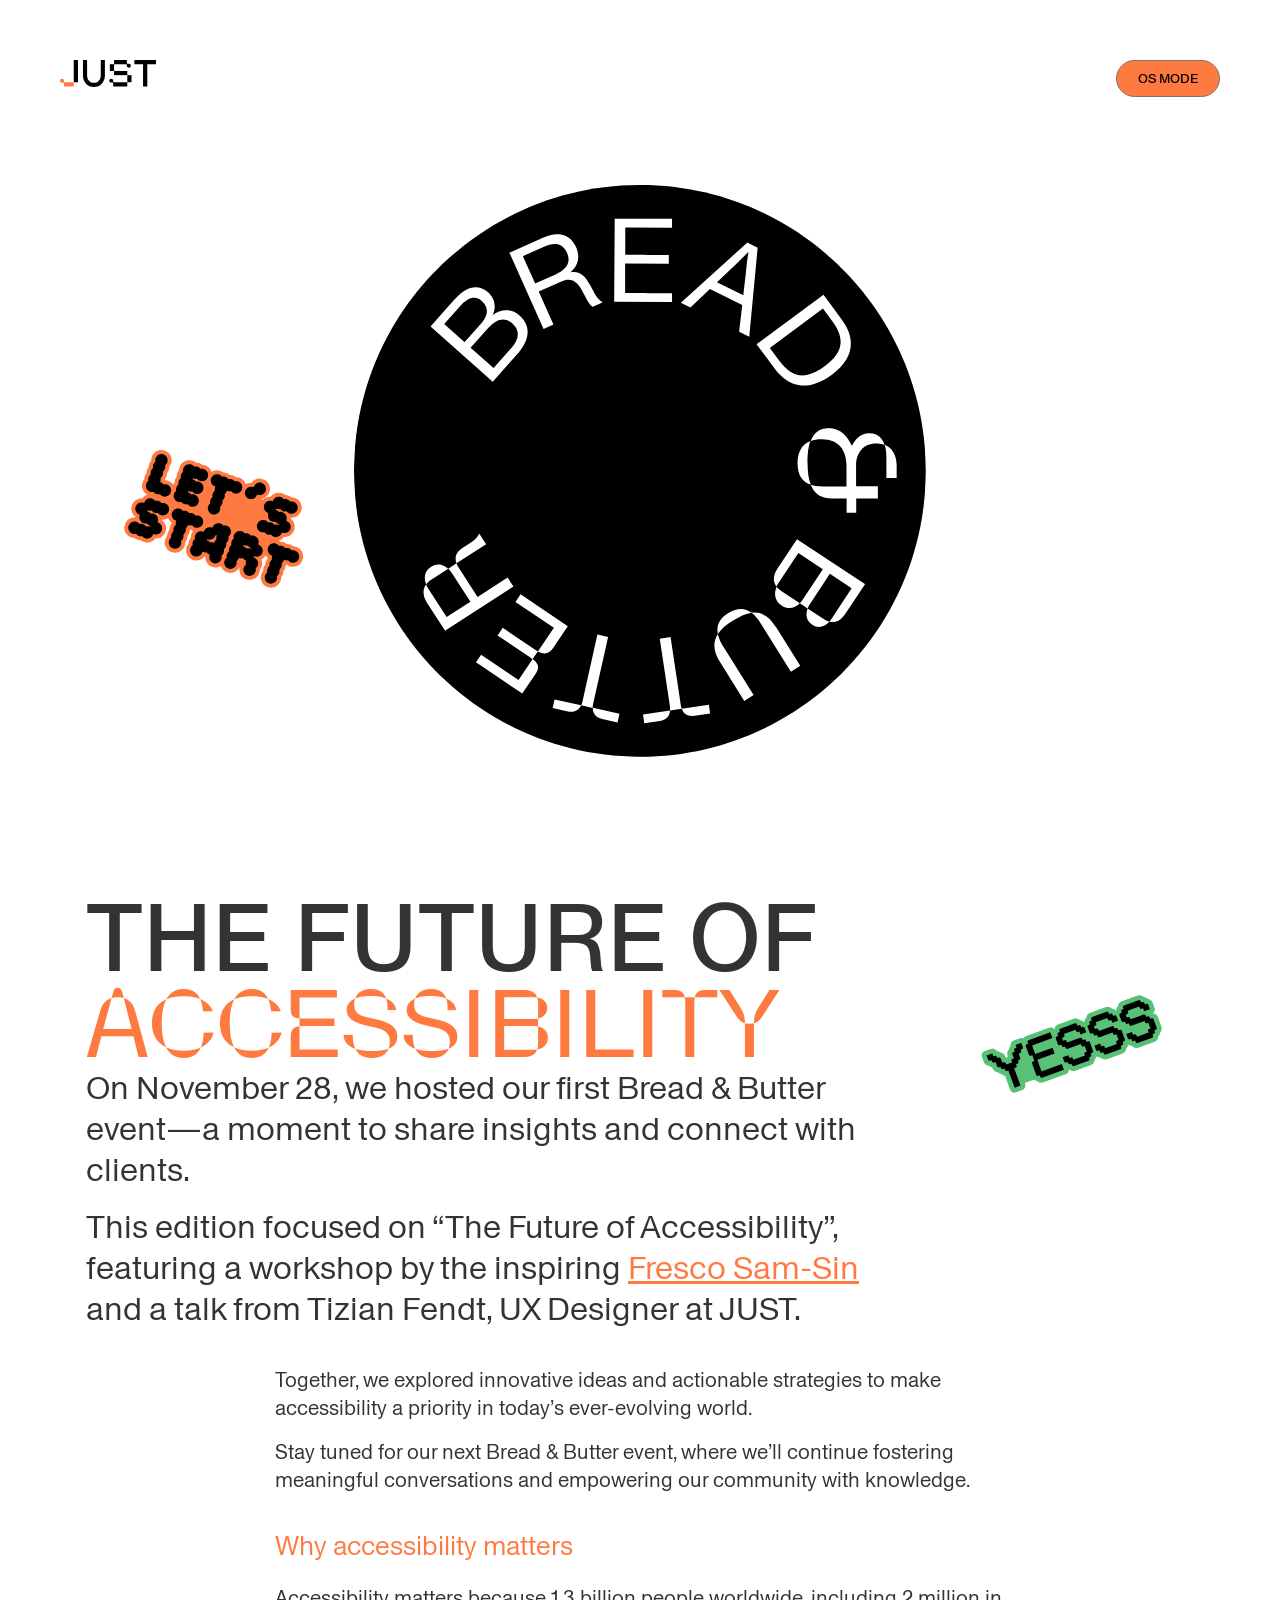
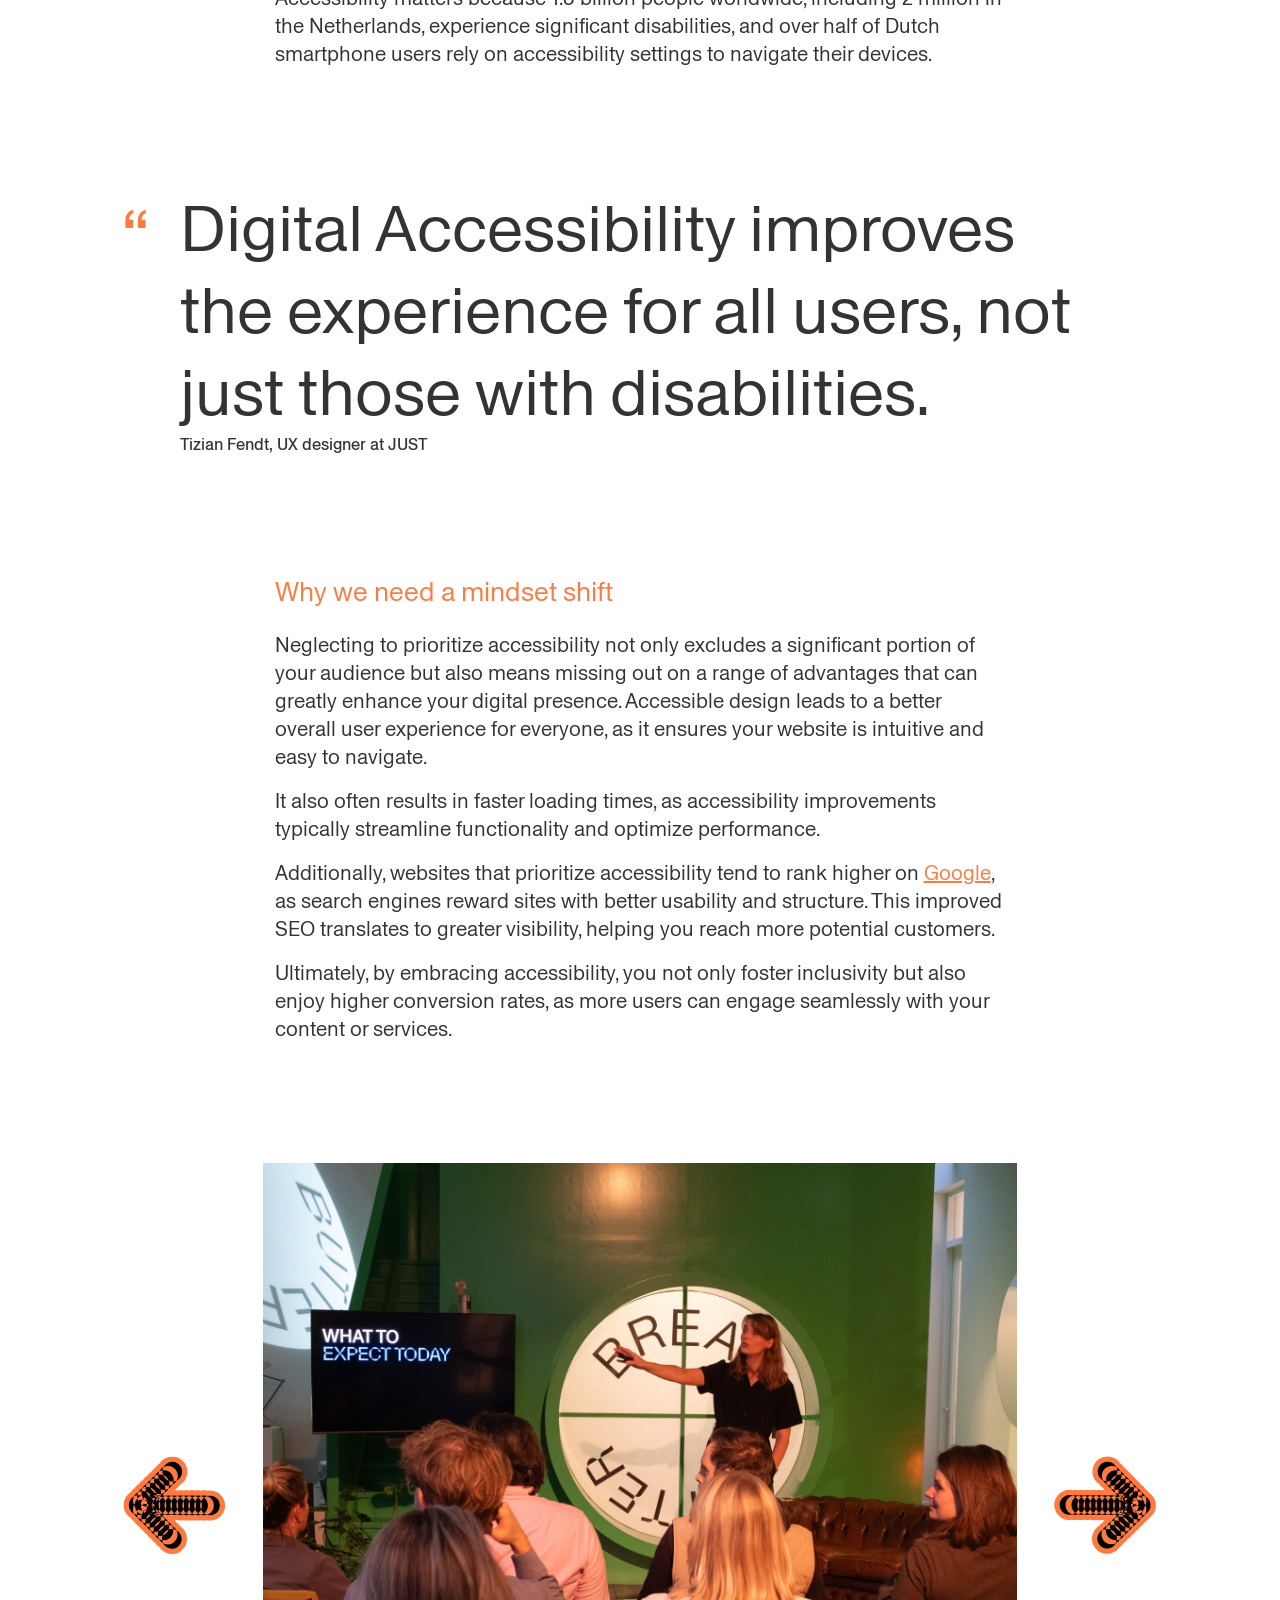
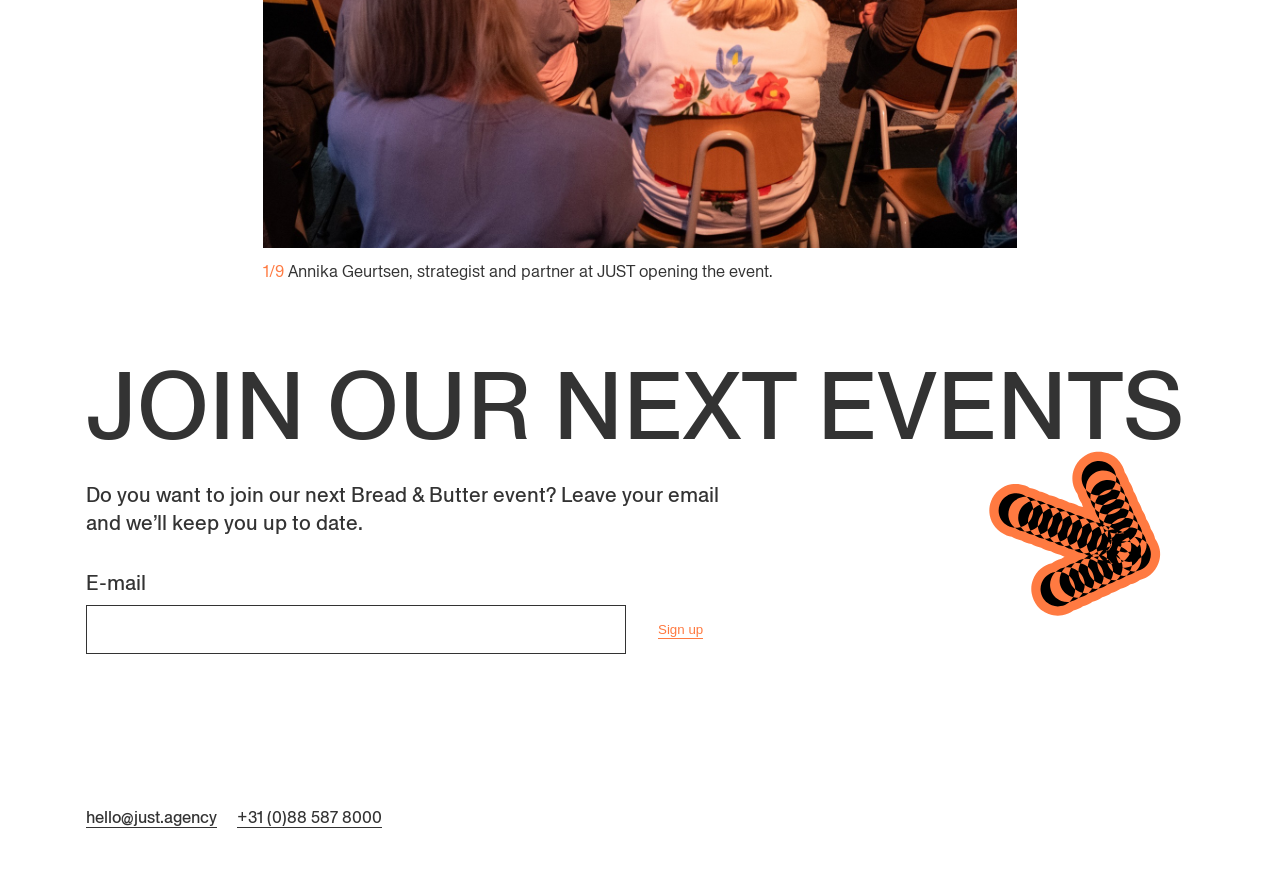
==== commit 333400fd: "finishing touches Fixes #21 - added texts & alts  sized the slider down to 80vh to make it easier to" ====
--- a/index.html
+++ b/index.html
@@ -232,15 +232,15 @@
           </svg>
         </button>
         <div class="container">
-          <img src="./assets/Images/slide1.JPG" alt="" />
-          <img src="./assets/Images/slide2.JPG" alt="" />
-          <img src="./assets/Images/slide3.JPG" alt="" />
-          <img src="./assets/Images/slide4.JPG" alt="" />
-          <img src="./assets/Images/slide5.JPG" alt="" />
-          <img src="./assets/Images/slide6.JPG" alt="" />
-          <img src="./assets/Images/slide7.JPG" alt="" />
-          <img src="./assets/Images/slide8.JPG" alt="" />
-          <img src="./assets/Images/slide9.JPG" alt="" />
+          <img src="./assets/Images/slide1.JPG" alt="Woman standing in front of a seated crowd with her hand pointed outwards" />
+          <img src="./assets/Images/slide2.JPG" alt="An audience looking attentively" />
+          <img src="./assets/Images/slide3.JPG" alt="Two women holding a wooden box. One of the two looks inside the wooden box." />
+          <img src="./assets/Images/slide4.JPG" alt="Man holding a cup, mid sentence, speaking to a woman next to him" />
+          <img src="./assets/Images/slide5.JPG" alt="Top-down view of the speaker giving a talk to the crowd" />
+          <img src="./assets/Images/slide6.JPG" alt="Man pointing to a screen next to him whilst standing in front of a crowd" />
+          <img src="./assets/Images/slide7.JPG" alt="Little sign with text on it containing all available snacks" />
+          <img src="./assets/Images/slide8.JPG" alt="Man standing in front of a green building and next to a screen talking" />
+          <img src="./assets/Images/slide9.JPG" alt="Man standing in front of a green building with some weird device/item in his hands" />
         </div>
         <button>
             <svg
@@ -259,7 +259,7 @@
             </svg>
         </button>
         <figcaption>
-          <span class="slide">1/10</span> Tizian Fendt, UX designer at JUST
+          <span class="slide">1/9</span> Tizian Fendt, UX designer at JUST
           talking about why accessibility matters.
         </figcaption>
       </figure>
--- a/styling/main.css
+++ b/styling/main.css
@@ -180,9 +180,10 @@
     font-size: var(--text-xl);
   }
 }
-/* used grid areas for overly complex boxes */
+
 .slider {
-  max-height: 95vh;
+  /* Use this to avoid overflowing vertically, in turn causing the text to center */
+  max-height: 80vh;
   display: grid;
   position: relative;
   align-items: center;
@@ -195,6 +196,7 @@
     margin-right: -20px;
   }
   button {
+    margin: 0 auto;
     display: none;
     cursor: pointer;
     flex-direction: column;
@@ -203,7 +205,7 @@
     background: none;
     width: fit-content;
     border: none;
-    grid-column: 12 / 13;
+    grid-column: 11 / 13;
     z-index: 2;
     position: absolute;
     right: 0;
@@ -243,7 +245,7 @@
       svg {
         transform: rotate(180deg);
       }
-      grid-column: 1 / 2;
+      grid-column: 1 / 3;
       right: unset;
       left: 0;
     }
@@ -256,6 +258,7 @@
     }
   }
   .container {
+    /* margin: 0 auto; */
     height: 100%;
     grid-column: 3 / 11;
     @media (max-width: 1024px) {
@@ -266,7 +269,8 @@
     overflow-y: hidden;
     scroll-snap-type: x mandatory;
     scroll-behavior: smooth;
-    max-width: 52rem;
+    /* max-width: 48rem; */
+    width: 100%;
     display: flex;
     gap: 1rem;
     aspect-ratio: 1;
@@ -277,6 +281,7 @@
       cursor: ew-resize;
     }
     img {
+      object-fit: cover;
       position: relative;
       transition: 0.5s ease;
       width: 100%;
@@ -303,6 +308,10 @@
   }
 }
 form {
+  h2{
+    position: relative;
+    z-index: 1;
+  }
   position: relative;
   font-size: var(--text-xs);
   margin-top: 5rem;
@@ -417,7 +426,7 @@
 
 form .sticker {
   right: 0;
-  bottom: 50%;
+  bottom: 10%;
   z-index: 0;
   transform: rotate(20deg);
   @media (max-width: 450px) {
